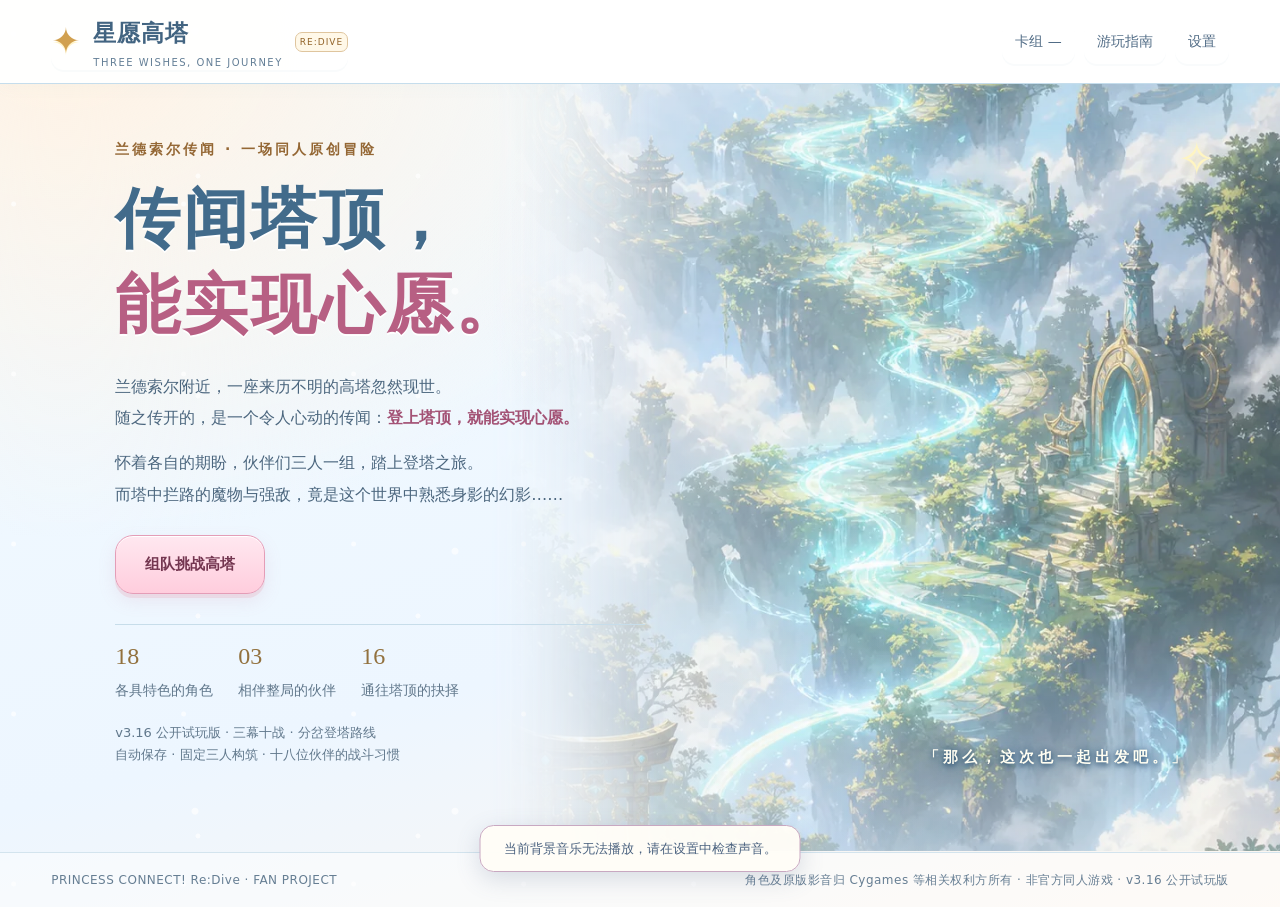
==== index.html @ 34862cf2 "Release v3.16 boss phases and branching routes" ====
<!doctype html>
<html lang="zh-CN">
<head><meta charset="utf-8"><meta name="viewport" content="width=device-width, initial-scale=1, viewport-fit=cover"><meta name="theme-color" content="#eff8ff"><meta name="description" content="兰德索尔附近忽然出现一座高塔。传闻登上塔顶就能实现心愿，三名伙伴结伴挑战熟悉身影的幻影。公主连接同人卡牌远征。"><title>星愿高塔 · 三人的远征</title><link rel="stylesheet" href="tower.css?release=3.16.0"><link rel="stylesheet" href="presentation.css?release=3.16.0"><link rel="stylesheet" href="feedback.css?release=3.16.0"><link rel="stylesheet" href="experience.css?release=3.16.0"><link rel="stylesheet" href="battle-layout.css?release=3.16.0"><link rel="stylesheet" href="boss-performance.css?release=3.16.0"><link rel="stylesheet" href="onboarding.css?release=3.16.0"><link rel="stylesheet" href="tutorial-pointer.css?release=3.16.0"><link rel="stylesheet" href="content-polish.css?release=3.16.0"><link rel="stylesheet" href="expedition.css?release=3.16.0"><link rel="stylesheet" href="combat-v3.3.css?release=3.16.0"><link rel="stylesheet" href="combat-v3.4.css?release=3.16.0"><link rel="stylesheet" href="combat-v3.5.css?release=3.16.0"><link rel="stylesheet" href="combat-v3.6.css?release=3.16.0"><link rel="stylesheet" href="bright-theme.css?release=3.16.0"><link rel="stylesheet" href="route-map.css?release=3.16.0"><link rel="stylesheet" href="boss-phase.css?release=3.16.0"></head>
<body>
<div class="ambient" aria-hidden="true"></div>
<header class="topbar"><button class="brand" data-action="home" aria-label="星愿高塔首页"><span class="brand-star">✦</span><span>星愿高塔<small>THREE WISHES, ONE JOURNEY</small></span><span class="edition">RE:DIVE</span></button><nav aria-label="远征菜单"><span id="run-meta"></span><button data-action="deck">卡组 <span id="deck-count">—</span></button><button data-action="rules">游玩指南</button><button data-action="settings" aria-label="音频和演出设置">设置</button></nav></header>
<main id="app" tabindex="-1"></main>
<footer><span>PRINCESS CONNECT! Re:Dive · FAN PROJECT</span><span>角色及原版影音归 Cygames 等相关权利方所有 · 非官方同人游戏 · v3.16 公开试玩版</span></footer>
<div id="toast" role="status" aria-live="polite"></div>
<dialog id="modal" aria-labelledby="modal-title"><div class="modal-head"><div><p class="eyebrow" id="modal-label">EXPEDITION NOTES</p><h2 id="modal-title"></h2></div><button class="close" data-action="close-modal" aria-label="关闭">×</button></div><div id="modal-body"></div></dialog>
<div id="burst-overlay" class="burst-overlay" hidden role="dialog" aria-modal="true" aria-label="角色必杀演出"><div class="burst-glow"></div><video id="burst-video" muted playsinline></video><img id="burst-portrait" alt=""><div class="burst-caption"><span>UNION BURST</span><h2 id="burst-name"></h2><p id="burst-hero"></p></div><p id="burst-status" role="status" aria-live="polite"></p><button data-action="skip-burst">跳过演出 <kbd>Esc</kbd></button></div>
<div id="boss-entry" class="boss-entry" hidden role="dialog" aria-modal="true" aria-label="Boss登场"></div>
<div id="burst-tail" class="burst-tail" hidden><span id="burst-tail-name"></span><button data-action="skip-burst">跳过语音</button></div>
<noscript>请在浏览器中启用 JavaScript 后游玩。</noscript>
<script src="content.js?release=3.16.0"></script><script src="combat-engine.js?release=3.16.0"></script><script src="combat-preview.js?release=3.16.0"></script><script src="card-copy.js?release=3.16.0"></script><script src="tower-run.js?release=3.16.0"></script><script src="build-config.js?release=3.16.0"></script><script src="tutorial.js?release=3.16.0"></script><script src="hand-order.js?release=3.16.0"></script><script src="tutorial-pointer.js?release=3.16.0"></script><script src="assets/media/manifest.js?release=3.16.0"></script><script src="assets/enemies/priconne/manifest.js?release=3.16.0"></script><script src="assets/encounter-cast/manifest.js?release=3.16.0"></script><script src="assets/audio/priconne/manifest.js?release=3.16.0"></script><script src="presentation-player.js?release=3.16.0"></script><script src="combat-vfx.js?release=3.16.0"></script><script src="combat-feedback.js?release=3.16.0"></script><script src="boss-performance.js?release=3.16.0"></script><script src="route-map.js?release=3.16.0"></script><script src="boss-phase-art.js?release=3.16.0"></script><script src="tower-app.js?release=3.16.0"></script>
</body></html>
---- tower.css ----
:root{color-scheme:dark;--ink:#edf1fa;--muted:#a8b5cc;--gold:#e5c48a;--line:#ffffff17;font-family:"Microsoft YaHei UI","Yu Gothic UI",system-ui,sans-serif;background:#10182b;color:var(--ink)}
*{box-sizing:border-box}body{margin:0;min-width:360px;min-height:100vh}button,input,select{font:inherit}button{cursor:pointer;color:inherit;background:#ffffff08;border:1px solid #ffffff20;border-radius:7px;padding:10px 17px;transition:.16s}button:hover:not(:disabled){background:#ffffff14;border-color:#e5c48a88;transform:translateY(-1px)}button:disabled{opacity:.4;cursor:not-allowed}button:focus-visible,input:focus-visible,select:focus-visible{outline:2px solid var(--gold);outline-offset:4px}button.primary{background:var(--gold);color:#292235;border-color:var(--gold);font-weight:700;box-shadow:0 7px 24px #dfbe7e20}button.primary:hover:not(:disabled){background:#f4d6a2}button.danger{color:#ffabab;border-color:#ff9b9b55}button.small{padding:7px 11px;font-size:12px}.ambient{position:fixed;inset:0;pointer-events:none;background:radial-gradient(ellipse at 15% 15%,#52688b22,transparent 55%),radial-gradient(ellipse at 85% 75%,#7c5f8e20,transparent 50%);z-index:-1}.topbar{height:84px;padding:0 4%;display:flex;align-items:center;justify-content:space-between;border-bottom:1px solid var(--line);background:#10182beb;gap:20px}.brand{display:flex;align-items:center;gap:12px;background:none;border:0;padding:0;text-align:left;font-family:"Yu Mincho","Songti SC",serif;font-size:23px;letter-spacing:3px}.brand-star{font-size:35px;color:var(--gold)}.brand small{display:block;color:#99a7bd;font:8px system-ui;letter-spacing:2.3px;margin-top:5px}.edition{font:9px system-ui;color:var(--gold);border:1px solid #e5c48a55;border-radius:3px;padding:4px;letter-spacing:1px}.topbar nav{display:flex;align-items:center;gap:9px}.topbar nav>button{font-size:12px;border-color:transparent;background:transparent;padding:9px 12px}#run-meta{font-size:12px;color:var(--gold);margin-right:12px}main{min-height:calc(100vh - 132px)}footer{border-top:1px solid var(--line);padding:17px 4%;display:flex;justify-content:space-between;gap:12px;color:#72819b;font-size:9px;letter-spacing:1px}.eyebrow{font-size:10px;font-weight:600;letter-spacing:3px;color:var(--gold);margin:0 0 13px}.muted{color:var(--muted);line-height:1.8}.gold{color:var(--gold)}h1,h2,h3,p{margin-top:0}h1,h2,h3{font-family:"Yu Mincho","Songti SC","SimSun",serif;font-weight:500}h1{font-size:clamp(42px,5.7vw,78px);letter-spacing:5px;line-height:1.24}h2{font-size:29px;letter-spacing:2px}h3{font-size:22px}.page{padding:38px 5% 50px;max-width:1600px;margin:auto}.page-head{display:flex;justify-content:space-between;align-items:flex-end;margin-bottom:28px;gap:20px}.page-head p{max-width:640px;margin-bottom:0;font-size:13px}.page-head h2{margin-bottom:10px}.actions{display:flex;align-items:center;gap:12px;flex-wrap:wrap}.pill{display:inline-flex;align-items:center;padding:5px 9px;border:1px solid #ffffff20;border-radius:4px;font-size:10px;color:var(--muted);gap:5px}.pill.gold{color:var(--gold);border-color:#e5c48a44}.divider{height:1px;background:var(--line);margin:22px 0}.landing{position:relative;display:grid;grid-template-columns:1fr 1fr;min-height:calc(100vh - 133px);overflow:hidden}.landing-art{position:absolute;inset:0 0 0 42%;background:linear-gradient(90deg,#10182b,transparent 35%),linear-gradient(0deg,#10182b66,transparent),url('assets/ui/map_bg.webp') center 50%/cover;opacity:.75;mask-image:linear-gradient(90deg,transparent,#000 15%)}.landing-copy{position:relative;z-index:1;padding:10vh 0 8vh 9%;width:min(680px,100%);grid-column:1/3}.landing-copy>.muted{max-width:420px;font-size:14px;line-height:2.1}.landing-copy h1 em{font-style:normal;color:var(--gold)}.landing-copy .actions{margin-top:35px}.landing-copy .primary{padding:16px 29px}.landing-notes{display:flex;gap:25px;margin-top:45px;max-width:530px;border-top:1px solid #ffffff20;padding-top:22px}.landing-notes strong{display:block;font:24px Georgia,serif;color:var(--gold);margin-bottom:7px}.landing-notes span{font-size:10px;color:var(--muted)}.landing-quote{position:absolute;bottom:9%;right:7%;font:15px "Yu Mincho",serif;letter-spacing:4px;color:#fffce0;text-shadow:0 2px 10px #10182b}.roster{display:grid;grid-template-columns:repeat(6,minmax(0,1fr));gap:14px}.hero-choice{position:relative;min-height:340px;padding:0;overflow:hidden;text-align:left;background:linear-gradient(160deg,color-mix(in srgb,var(--hero) 20%,#182036),#11192b);border-color:#ffffff1a;border-radius:9px;isolation:isolate}.hero-choice.selected{border-color:var(--hero);box-shadow:0 0 0 1px var(--hero),0 10px 28px #0003}.hero-choice .selection-index{position:absolute;top:12px;left:12px;z-index:2;background:#10182bcc;border:1px solid var(--hero);border-radius:50%;width:28px;height:28px;display:grid;place-items:center;color:var(--hero);font-size:12px}.hero-choice img{position:absolute;width:155%;height:93%;object-fit:contain;object-position:50% 0;left:-27%;top:8%;filter:drop-shadow(0 8px 18px #0006);transition:transform .25s;z-index:-1}.hero-choice:hover img{transform:scale(1.035)}.hero-choice:after{content:"";position:absolute;inset:45% 0 0;background:linear-gradient(transparent,#10182bec 55%,#10182b);z-index:-1}.hero-choice .hero-copy{position:absolute;left:17px;right:12px;bottom:16px}.hero-copy .role{font-size:10px;color:var(--hero);letter-spacing:1px}.hero-copy h3{font-size:24px;margin:8px 0}.hero-copy p{font-size:11px;line-height:1.7;margin:0;color:#c3cde0;min-height:38px}.team-picks{margin-top:23px;display:flex;align-items:center;gap:12px;flex-wrap:wrap}.team-picks .preset{font-size:12px}.selection-bar{margin-top:28px;display:flex;justify-content:space-between;align-items:center;padding:22px 25px;background:#ffffff04;border:1px solid var(--line);border-radius:9px;gap:15px}.formation{display:flex;gap:9px;align-items:center}.formation>span{font-size:10px;color:var(--muted);margin-right:6px}.formation-chip{display:flex;align-items:center;gap:9px;border-left:2px solid var(--hero);background:#ffffff06;padding:8px 10px;font-size:12px}.formation-chip button{padding:2px 7px;font-size:11px;border:0}.map-layout{display:grid;grid-template-columns:minmax(0,1.6fr) minmax(300px,1fr);gap:25px;min-height:570px}.map-canvas{position:relative;border:1px solid #ffffff22;border-radius:12px;overflow:hidden;background:linear-gradient(#14263c22,#14263caa),url('assets/ui/map_bg.webp') center 47%/cover;min-height:560px}.map-vignette{position:absolute;inset:0;background:linear-gradient(0deg,#111c34c9,transparent 70%)}.map-title{position:absolute;top:27px;left:30px}.map-title h3{font-size:30px;text-shadow:0 2px 8px #0009;margin-bottom:8px}.map-title p{font-size:11px;color:#e6eafa}.map-route{position:absolute;inset:105px 0 35px;display:flex;flex-direction:column-reverse;align-items:center;justify-content:space-between}.map-node{display:flex;gap:13px;align-items:center;position:relative;width:230px;padding:10px 16px;background:#152139df;border:1px solid #ffffff60;box-shadow:0 5px 20px #0004;border-radius:5px}.map-node:before{content:"";position:absolute;height:40px;bottom:100%;left:30px;width:1px;background:#ffffff70}.map-node:last-child:before{display:none}.map-node:nth-child(2n){transform:translateX(55px)}.map-node:nth-child(3n){transform:translateX(-45px)}.map-node .node-icon{font-size:22px;width:31px;color:#d1d9eb}.map-node strong{font-weight:500;font-size:13px}.map-node small{font-size:9px;color:#b3c5dc;display:block;margin-top:5px}.map-node.current{border-color:var(--gold);box-shadow:0 0 25px #e5c48a30}.map-node.current .node-icon{color:var(--gold)}.map-node.done{opacity:.65}.map-node.future{opacity:.55}.map-side{display:flex;flex-direction:column;gap:20px}.panel{padding:23px;background:#ffffff04;border:1px solid var(--line);border-radius:9px}.panel h3{font-size:20px;margin-bottom:18px}.party-strip{display:flex;flex-direction:column;gap:13px}.party-mini{display:flex;align-items:center;gap:12px}.party-mini img{width:47px;height:50px;object-fit:cover;object-position:50% 20%;border-radius:6px;background:#ffffff08}.party-mini .mini-info{flex:1;min-width:0}.mini-info>div:first-child{display:flex;justify-content:space-between;font-size:12px;margin-bottom:7px}.hp-track{height:5px;background:#ffffff0c;overflow:hidden;border-radius:6px}.hp-track>i{display:block;height:100%;background:linear-gradient(90deg,#7bbba4,#a9d5b8);border-radius:6px}.hp-track.low>i{background:#df858e}.relic-strip{display:flex;gap:9px;flex-wrap:wrap}.relic-icon{height:43px;width:43px;border:1px solid #e5c48a44;border-radius:6px;background:#e5c48a0d;object-fit:cover}.room-choice{display:flex;text-align:left;align-items:center;gap:17px;width:100%;margin-top:12px;padding:19px}.room-choice .choice-icon{color:var(--gold);font:27px Georgia,serif;min-width:32px}.room-choice strong{font-size:14px;display:block;margin-bottom:6px}.room-choice small{font-size:11px;color:var(--muted);line-height:1.7;display:block}.room-choice .arrow{margin-left:auto;color:var(--gold)}.room-scene{display:grid;grid-template-columns:.8fr 1fr;gap:35px;align-items:center;min-height:540px}.room-art{height:490px;border-radius:12px;position:relative;overflow:hidden;border:1px solid var(--line);background:linear-gradient(0deg,#11192b88,transparent),url('assets/story/tower_appears.webp') center/cover}.room-art:after{content:"✦";position:absolute;left:calc(50% - 30px);top:calc(50% - 40px);font-size:70px;color:#f9dcab;filter:drop-shadow(0 0 30px #e5c48a);opacity:.6}.room-copy{max-width:600px}.room-copy>.muted{font-size:14px;line-height:2}.battle-page{max-width:1650px;padding:22px 3% 28px;margin:auto}.battle-toolbar{display:flex;align-items:center;justify-content:space-between;gap:15px;margin-bottom:15px}.battle-toolbar h2{font-size:23px;margin:0 0 6px}.battle-toolbar p{font-size:10px;color:var(--muted);margin:0}.round-label{font-size:12px;color:var(--gold);margin-left:10px}.arena{position:relative;min-height:347px;display:grid;grid-template-columns:1fr 1.06fr;gap:35px;padding:38px 25px 22px;border:1px solid #ffffff21;border-radius:10px;background:linear-gradient(#10182b88,#10182bcc),url('assets/ui/battle_stage.webp') center/cover;isolation:isolate}.arena-label{position:absolute;top:14px;font-size:9px;letter-spacing:3px;color:#a9bed4}.arena-label.enemy-label{left:55%}.fighters{display:flex;gap:12px;align-items:flex-end;justify-content:center;min-width:0}.fighter{position:relative;flex:1;max-width:190px;min-width:0;border:1px solid #ffffff1c;background:linear-gradient(0deg,#111a2cf2,#1b2b4366);border-radius:7px;overflow:hidden;text-align:left;padding:0;transition:.2s}.fighter.targetable{border-color:#e5c48a90;box-shadow:0 0 16px #e5c48a20;cursor:crosshair}.fighter.targetable:hover{border-color:var(--gold);box-shadow:0 0 25px #e5c48a50}.fighter.dead{opacity:.25;filter:grayscale(1)}.fighter-art{position:relative;height:145px;overflow:hidden}.fighter-art img{width:130%;height:230%;object-fit:contain;object-position:50% 15%;position:absolute;top:0;left:-15%;filter:drop-shadow(0 5px 8px #0006)}.fighter-front{position:absolute;top:8px;left:9px;border:1px solid #ffffff30;background:#111a2ccc;border-radius:3px;padding:3px 5px;font-size:9px;color:var(--muted);z-index:1}.fighter-info{padding:10px 12px 12px;position:relative}.fighter-name{font-size:13px;display:flex;justify-content:space-between;gap:5px;margin-bottom:9px;align-items:center}.hp-number{font-size:10px;color:#bec9d9;white-space:nowrap}.statuses{min-height:22px;display:flex;gap:4px;align-items:center;flex-wrap:wrap;margin-top:5px}.status{font-size:9px;padding:2px 4px;border-radius:3px;background:#ffffff0c;color:#bacbe3}.status.shield{color:#abd6ef;background:#7abbe21a}.status.star{color:#e6ce8e;background:#e6ce8e18}.status.curse{color:#dca8df;background:#b072c91a}.status.mark{color:#faa5a0}.tp-row{display:flex;gap:3px;margin:7px 0 9px}.tp-row i{height:3px;flex:1;background:#ffffff14}.tp-row i.on{background:#e5c48a;box-shadow:0 0 5px #e5c48a44}.ub-button{width:100%;padding:6px 3px;border-color:#ffffff17;font-size:10px;color:#96a4bc}.ub-button.ready{background:linear-gradient(90deg,#625032,#8c704c);border-color:#dfc287;color:#fff4d5;animation:ready-glow 2s infinite}.enemy-art{height:109px;display:flex;align-items:center;justify-content:center;position:relative;background:radial-gradient(ellipse at bottom,var(--foe,#7d759e) -200%,transparent 70%)}.enemy-glyph{font-size:57px;color:var(--foe,#d2bfde);text-shadow:0 0 30px currentColor;filter:drop-shadow(0 5px 8px #0005);line-height:1}.enemy-art img{position:absolute;width:100%;height:100%;object-fit:cover;opacity:.8}.intent{border-bottom:1px solid #ffffff15;background:#152038c9;padding:9px 6px;font-size:10px;text-align:center;line-height:1.5;min-height:48px;color:#f1baa7}.intent span{display:block;color:#c0c9db;font-size:9px;margin-top:2px}.enemy .fighter-info{padding-top:12px}.hand-panel{margin-top:17px}.hand-toolbar{display:flex;align-items:center;justify-content:space-between;gap:12px;margin-bottom:15px}.energy-display{display:flex;gap:6px;align-items:center}.energy-dot{width:26px;height:26px;border:1px solid #e5c48a88;transform:rotate(45deg);background:#e5c48a22;display:grid;place-items:center;margin-right:4px}.energy-dot.off{background:#ffffff03;border-color:#ffffff22}.energy-dot>span{transform:rotate(-45deg);font-size:12px;color:var(--gold)}.energy-text{font-size:11px;color:var(--muted);margin-left:7px}.draw-counters{display:flex;gap:9px;align-items:center;font-size:11px}.hand{display:flex;gap:13px;align-items:stretch;justify-content:center;min-height:203px;flex-wrap:wrap;padding:0 15px 5px}.card{position:relative;flex:1;max-width:220px;min-width:160px;min-height:205px;display:flex;flex-direction:column;padding:14px 15px;background:linear-gradient(145deg,color-mix(in srgb,var(--hero) 13%,#1c2942),#141e33 65%);border:1px solid #ffffff26;border-radius:8px;text-align:left;overflow:hidden;isolation:isolate}.card:before{content:"";position:absolute;height:3px;left:0;right:0;top:0;background:var(--hero);opacity:.9}.card .card-top{display:flex;justify-content:space-between;align-items:center;margin-bottom:12px}.card-owner{font-size:10px;color:var(--hero);letter-spacing:1px}.card-cost{width:26px;height:26px;border:1px solid #e5c48a66;border-radius:50%;display:grid;place-items:center;color:var(--gold);font:17px Georgia,serif;background:#0d1627}.card h3{font-size:20px;margin:1px 0 10px;letter-spacing:1px}.card p{font-size:11px;line-height:1.85;color:#c3ccdf;margin:0 0 12px}.card-tags{display:flex;flex-wrap:wrap;gap:5px;margin-top:auto}.card-tags span{font-size:9px;border:1px solid #ffffff17;border-radius:3px;padding:3px 5px;color:#93a5bf}.card.selected{transform:translateY(-7px);border-color:var(--gold);box-shadow:0 0 25px #e5c48a20}.card.unaffordable{opacity:.5}.card .upgraded{color:var(--gold);font-size:9px;position:absolute;right:48px;top:22px}.card.reward-card{min-height:247px;max-width:280px}.target-panel{min-height:57px;background:#ffffff04;border:1px solid var(--line);border-radius:7px;padding:12px 16px;display:flex;align-items:center;justify-content:space-between;gap:12px;margin:15px 15px 0;font-size:12px}.target-panel .muted{font-size:11px}.target-panel input[type=range]{width:130px;accent-color:var(--gold)}.target-panel select{background:#172139;border:1px solid #ffffff30;color:#e1e8f5;padding:5px;border-radius:3px}.preview-text{color:#d2dcf0;font-size:11px;line-height:1.7}.battle-bottom{display:grid;grid-template-columns:1fr auto;gap:18px;align-items:end;margin-top:15px}.log-box{border-left:2px solid #d6b47e44;padding:1px 0 1px 14px;color:#899bb6;font-size:10px;line-height:1.8;max-height:62px;overflow:auto}.log-box p{margin:0}.shortcut{font-size:10px;color:#7c8ca6;text-align:right;margin-top:9px}.end-turn{min-width:135px}.reward-layout{text-align:center;max-width:1000px;margin:20px auto}.reward-layout h2{font-size:38px;margin:14px 0}.reward-layout>.muted{font-size:13px}.reward-mark{color:var(--gold);font-size:47px}.reward-cards{display:flex;gap:22px;justify-content:center;margin:33px 0}.reward-cards .card{cursor:pointer}.relic-card{flex:1;max-width:270px;padding:27px 20px;border:1px solid #e5c48a44;border-radius:9px;text-align:center;background:#ffffff04}.relic-card img{width:78px;height:78px;object-fit:cover;border-radius:10px;box-shadow:0 0 30px #e5c48a10;margin-bottom:19px}.relic-card h3{font-size:21px}.relic-card p{font-size:12px;color:var(--muted);line-height:1.9}.shop-grid{display:grid;grid-template-columns:repeat(3,1fr);gap:17px}.shop-item{padding:22px;background:#ffffff04;border:1px solid var(--line);border-radius:8px}.shop-item h3{font-size:21px}.shop-item .muted{font-size:12px;min-height:44px}.shop-item .price{color:var(--gold);font-size:12px;margin-bottom:16px}.shop-item img{width:58px;height:58px;border-radius:7px;object-fit:cover;margin-bottom:15px}.shop-item.sold{opacity:.4}.result{max-width:800px;text-align:center;margin:0 auto;padding:70px 25px}.result h1{font-size:55px;margin:16px 0}.result .result-icon{font-size:65px;color:var(--gold)}.result-stats{display:grid;grid-template-columns:repeat(3,1fr);gap:15px;margin:30px 0}.result-stats>div{padding:20px;background:#ffffff04;border:1px solid var(--line);border-radius:7px}.result-stats strong{font:29px Georgia,serif;color:var(--gold);display:block;margin-bottom:8px}.result-stats span{font-size:11px;color:var(--muted)}#toast{position:fixed;bottom:28px;left:50%;transform:translate(-50%,25px);max-width:90%;padding:12px 23px;border:1px solid #e5c48a66;border-radius:7px;background:#18243af5;color:#f5e4c8;box-shadow:0 8px 40px #0005;opacity:0;pointer-events:none;transition:.2s;z-index:1000;font-size:13px}#toast.show{opacity:1;transform:translate(-50%,0)}dialog{color:var(--ink);border:1px solid #d6bc8a55;border-radius:12px;padding:28px;background:#141f35;max-width:1000px;width:92vw;max-height:86vh;box-shadow:0 20px 120px #0009}dialog::backdrop{background:#070d1bce;backdrop-filter:blur(5px)}.modal-head{display:flex;align-items:flex-start;justify-content:space-between;gap:20px;margin-bottom:25px}.modal-head h2{margin:0;font-size:27px}.modal-head .eyebrow{margin-bottom:9px}.close{border:0;background:transparent;font-size:27px;line-height:1;padding:3px 7px}.modal-cards{display:grid;grid-template-columns:repeat(4,minmax(0,1fr));gap:13px}.modal-cards .card{width:100%;min-width:0;max-width:none;min-height:205px}.upgrade-branches{display:flex;gap:22px;justify-content:center;align-items:stretch}.upgrade-branches .card{max-width:330px;min-height:230px}.rule-grid{display:grid;grid-template-columns:1fr 1fr;gap:20px}.rule-grid h3{font-size:19px;margin-bottom:10px}.rule-grid p{font-size:12px;line-height:2;color:var(--muted);margin:0}.setting-row{display:flex;align-items:center;justify-content:space-between;padding:17px 0;border-bottom:1px solid var(--line);gap:25px}.setting-row span{font-size:13px}.setting-row small{display:block;font-size:11px;color:var(--muted);margin-top:7px}.setting-row input{accent-color:var(--gold)}.seed-field{display:flex;align-items:center;gap:12px;font-size:12px;color:var(--muted)}.seed-field input{background:#10182b;border:1px solid #ffffff22;border-radius:4px;color:var(--ink);padding:9px 12px;max-width:155px}.burst-overlay{position:fixed;inset:0;background:#0b1021f5;z-index:2000;display:grid;place-items:center;overflow:hidden;isolation:isolate}.burst-overlay[hidden]{display:none}.burst-overlay video{position:absolute;width:100%;height:100%;object-fit:contain;z-index:-1}.burst-glow{position:absolute;inset:0;background:radial-gradient(ellipse,#798bd755,transparent 60%);z-index:-2;animation:burst-glow 2s ease-in-out infinite}.burst-overlay img{height:105vh;max-width:100vw;object-fit:contain;filter:drop-shadow(0 0 35px #9cbeed55);animation:cutin-enter .4s ease-out}.burst-caption{position:absolute;bottom:10%;left:8%;text-shadow:0 3px 15px #000}.burst-caption>span{font-size:12px;letter-spacing:8px;color:#e9d4a7}.burst-caption h2{font-size:clamp(35px,5vw,65px);letter-spacing:6px;margin:13px 0;color:#fff4d9}.burst-caption p{font-size:16px;letter-spacing:5px}.burst-overlay>button{position:absolute;right:25px;top:25px;background:#10182b99;font-size:12px}.burst-overlay kbd{margin-left:10px;font-size:10px;color:var(--muted)}.empty{padding:25px;color:var(--muted);font-size:13px;text-align:center}.danger-note{color:#efa6a3;font-size:11px;line-height:1.8}.victory-banner{color:var(--gold);padding:12px 18px;border:1px solid #e5c48a44;border-radius:6px;font-size:12px;margin-bottom:17px}.combat-pulse{animation:hit-pulse .35s ease-out}.branch-label{font-size:10px;color:var(--gold);margin-bottom:15px;display:block}.explain{font-size:11px;color:var(--muted);line-height:1.9}.media-credit{font-size:10px;color:#8191ac;line-height:1.9}.media-credit a{color:#afc6df}.forecast{padding:15px;background:#0d1628;border:1px solid #ffffff17;border-radius:6px;line-height:1.9;font-size:12px}.forecast strong{color:var(--gold)}
@keyframes ready-glow{50%{box-shadow:0 0 14px #e5c48a30}}@keyframes cutin-enter{from{opacity:0;transform:translateX(-70px)}to{opacity:1;transform:translateX(0)}}@keyframes burst-glow{50%{transform:scale(1.2)}}@keyframes hit-pulse{40%{filter:brightness(1.8);transform:translateX(3px)}}
@media(min-width:1650px){.landing-copy{padding-left:13%}.roster{gap:20px}.hero-choice{min-height:390px}.arena{min-height:400px}.fighter-art{height:175px}}
@media(max-width:1100px){.roster{grid-template-columns:repeat(3,1fr)}.hero-choice{min-height:300px}.hero-choice img{width:120%;left:-10%}.map-layout{grid-template-columns:1.2fr 1fr}.arena{gap:16px;padding:36px 14px 15px}.fighters{gap:7px}.fighter-info{padding:9px}.fighter-art{height:125px}.hand{gap:9px;padding:0}.card{min-width:145px;padding:12px}.target-panel{margin-left:0;margin-right:0}.modal-cards{grid-template-columns:repeat(3,1fr)}.shop-grid{grid-template-columns:repeat(2,1fr)}}
@media(max-width:760px){.topbar{padding:0 4%;height:72px;gap:5px}.brand{font-size:19px;gap:7px}.brand small{font-size:6px;letter-spacing:1.4px}.brand-star{font-size:28px}.edition{display:none}.topbar nav{gap:0}.topbar nav>button{padding:8px;font-size:10px}#run-meta{display:none}footer{flex-direction:column;font-size:8px}.page{padding:26px 5% 35px}.page-head{align-items:flex-start;flex-direction:column;gap:15px}.page-head h2{font-size:26px}.landing{min-height:760px}.landing-copy{padding:80px 7%}.landing-copy h1{font-size:55px}.landing-copy>.muted{max-width:85%}.landing-art{inset:0 0 0 15%;opacity:.35}.landing-quote{display:none}.landing-notes{gap:22px}.roster{gap:10px}.hero-choice{min-height:270px}.hero-copy h3{font-size:21px}.hero-copy p{font-size:10px;line-height:1.6}.hero-choice .hero-copy{left:12px;bottom:12px}.hero-choice img{height:90%;top:5%;width:160%;left:-30%}.selection-bar{align-items:flex-start;flex-direction:column;padding:17px}.formation{flex-wrap:wrap}.formation-chip{font-size:11px;padding:6px}.team-picks{gap:7px}.team-picks button{font-size:10px;padding:7px}.map-layout{grid-template-columns:1fr;gap:18px}.map-canvas{min-height:480px}.map-side{gap:15px}.map-side .panel{padding:18px}.party-strip{flex-direction:row;flex-wrap:wrap}.party-mini{flex:1;min-width:120px}.party-mini img{width:35px;height:45px}.mini-info>div:first-child{font-size:10px}.room-scene{grid-template-columns:1fr;gap:25px}.room-art{height:210px}.shop-grid{grid-template-columns:1fr 1fr;gap:12px}.shop-item{padding:16px}.shop-item h3{font-size:18px}.battle-page{padding:18px 3%}.arena{grid-template-columns:1fr;gap:24px;padding:31px 12px 16px}.arena-label.enemy-label{display:none}.fighters{gap:10px}.fighters.enemies{padding-top:8px}.fighter{max-width:210px}.fighter-art{height:103px}.enemy-art{height:65px}.enemy-glyph{font-size:40px}.fighter-name{font-size:12px}.fighter-info{padding:8px}.intent{min-height:43px;font-size:9px;padding:6px 3px}.intent span{font-size:8px}.status{font-size:8px}.ub-button{font-size:9px}.statuses{min-height:19px;margin-top:3px}.tp-row{margin:5px 0 6px}.arena-label{font-size:8px}.hand-toolbar{align-items:flex-start}.energy-dot{width:21px;height:21px}.energy-text{font-size:10px;margin-left:3px}.draw-counters{gap:3px}.draw-counters button{padding:5px 7px;font-size:9px}.hand{flex-wrap:nowrap;justify-content:flex-start;overflow-x:auto;padding:8px 3px 12px;min-height:200px}.hand .card{min-width:165px;max-width:165px;min-height:200px}.card h3{font-size:18px}.card p{font-size:10px}.target-panel{flex-wrap:wrap;padding:11px}.battle-toolbar h2{font-size:21px}.battle-bottom{grid-template-columns:1fr}.battle-bottom>.turn-actions{display:flex;align-items:center;justify-content:space-between;gap:12px}.shortcut{margin:0;font-size:9px}.end-turn{min-width:130px}.log-box{max-height:54px}.reward-cards{gap:10px;flex-wrap:wrap;margin:25px 0}.reward-cards .card{min-width:160px;max-width:250px}.relic-card{min-width:155px;padding:20px 15px}.modal-cards{grid-template-columns:repeat(2,1fr);gap:10px}.modal-cards .card{padding:12px;min-height:205px}.rule-grid{grid-template-columns:1fr}.upgrade-branches{gap:12px}.upgrade-branches .card{min-width:0}.result{padding:45px 20px}.result h1{font-size:40px}.result-stats{gap:8px}.result-stats>div{padding:17px 10px}.battle-toolbar .pill{font-size:9px}}
.hero-choice img{z-index:0}.hero-choice:after{z-index:1}.hero-choice .hero-copy{z-index:2}.hero-choice .selection-index{z-index:3}
.enemy-sprite{display:block;position:absolute;width:155px;height:155px;bottom:-10px;background-image:none;background-size:300% 200%;background-repeat:no-repeat;filter:drop-shadow(0 5px 10px #0007)}.enemy-art{height:135px;overflow:visible}.damage-float{position:absolute;z-index:5;top:42%;left:40%;font:bold 27px Georgia,serif;text-shadow:0 2px 6px #000;pointer-events:none;animation:float-number .8s ease-out forwards}@keyframes float-number{from{opacity:1;transform:translateY(0)}to{opacity:0;transform:translateY(-45px)}}
@media(max-width:760px){.enemy-art{height:90px;overflow:hidden}.enemy-sprite{height:112px;width:112px;bottom:-7px}}
@media(prefers-reduced-motion:reduce){*,*:before,*:after{animation:none!important;transition:none!important;scroll-behavior:auto!important}}
---- presentation.css ----
/* Keep artwork and controls in separate layout rows. No portrait is enlarged
   beyond its frame or hidden underneath names, health bars and buttons. */
.hero-choice {
  display:flex;
  flex-direction:column;
  min-height:430px;
  padding:14px 0 0;
}
.hero-choice img {
  position:relative;
  inset:auto;
  width:100%;
  height:270px;
  min-height:0;
  object-fit:contain;
  object-position:center bottom;
  padding:8px 10px 0;
  margin:auto 0 0;
  z-index:0;
}
.hero-choice:after { display:none; }
.hero-choice .hero-copy {
  position:relative;
  inset:auto;
  display:block;
  width:100%;
  padding:16px 15px 17px;
  margin-top:8px;
  border-top:1px solid #ffffff17;
  background:#10182be8;
  flex:1;
}
.hero-choice .hero-copy p { font-size:11px;line-height:1.8;min-height:60px; }
.hero-choice:hover img { transform:translateY(-3px); }
.arena { align-items:end;grid-template-columns:minmax(0,1.08fr) minmax(0,1fr);gap:35px;min-height:460px;padding:46px 22px 22px; }
.fighters { align-items:end;gap:12px; }
.fighters.allies { padding-top:24px; }
.fighter {
  display:flex;
  flex-direction:column;
  overflow:visible;
  background:transparent;
  border:1px solid transparent;
  border-radius:9px;
  max-width:205px;
}
.fighter-art {
  position:relative;
  height:260px;
  width:100%;
  overflow:visible;
  display:flex;
  align-items:end;
  justify-content:center;
  margin:0 0 11px;
  border-radius:7px;
  background:radial-gradient(ellipse at 50% 95%,#bdd9e325,transparent 60%);
}
.fighter-art img {
  position:static;
  inset:auto;
  display:block;
  width:100%;
  height:100%;
  max-width:100%;
  max-height:100%;
  object-fit:contain;
  object-position:center bottom;
  padding:0 3px;
  filter:drop-shadow(0 7px 7px #0007);
}
.allies .fighter-front {
  top:-24px;
  left:50%;
  transform:translateX(-50%);
  background:#17263b99;
  padding:3px 8px;
  font-size:9px;
  white-space:nowrap;
}
.fighter-info {
  position:relative;
  border:1px solid #ffffff24;
  border-radius:7px;
  background:#111b2fed;
  padding:11px 12px 12px;
  width:100%;
  min-height:132px;
  box-shadow:0 5px 12px #0002;
}
.fighter-name { flex-wrap:wrap;row-gap:3px;font-size:13px; }
.statuses { min-height:24px; }
.ub-button { padding:8px 3px; }
.fighter.targetable { border-color:transparent;box-shadow:none; }
.fighter.targetable .fighter-art,
.fighter.targetable .enemy-art { outline:1px solid #e5c48a77;outline-offset:4px;background-color:#e5c48a08;box-shadow:0 0 24px #e5c48a20; }
.fighter.targetable .fighter-info { border-color:#e5c48aaa; }
.fighter.targetable:hover { transform:translateY(-2px);border-color:transparent;box-shadow:none; }
.fighter.targetable:hover .fighter-art,
.fighter.targetable:hover .enemy-art { outline-color:#ffe4ac; }
.fighter.enemy { gap:8px; }
.fighter.enemy .intent {
  border:1px solid #ffffff24;
  border-radius:6px;
  padding:9px 5px;
  min-height:52px;
  background:#172238ed;
  line-height:1.65;
}
.enemy-art { height:213px;overflow:visible;margin:1px 0 2px;border-radius:7px; }
.enemy-art .fighter-front { top:1px;left:5px;font-size:8px;background:#10182b88; }
.enemy-portrait {
  position:static!important;
  width:100%!important;
  height:100%!important;
  object-fit:contain!important;
  object-position:center bottom;
  opacity:1!important;
  filter:drop-shadow(0 7px 10px #0008);
}
.enemy-sprite { width:205px;height:205px;bottom:0;max-width:100%; }
.enemy .fighter-info { min-height:91px;padding-top:12px; }
.damage-float { top:30%;left:40%; }
.burst-overlay { padding:44px 30px 122px;grid-template-rows:minmax(0,1fr); }
.burst-overlay video { position:relative;inset:auto;width:100%;height:100%;max-width:1200px;max-height:calc(100vh - 180px);object-fit:contain;z-index:0;border-radius:6px; }
.burst-overlay img { position:relative;inset:auto;height:100%;max-height:calc(100vh - 180px);max-width:100%; }
.burst-overlay .burst-caption { position:absolute;bottom:22px;left:8%;right:8%;text-shadow:none; }
.burst-caption>span { font-size:9px;letter-spacing:5px; }
.burst-caption h2 { font-size:clamp(27px,3.5vw,43px);margin:7px 0;letter-spacing:4px; }
.burst-caption p { font-size:12px;letter-spacing:3px;margin:0; }
#burst-status { position:absolute;right:8%;bottom:35px;max-width:35%;font-size:11px;line-height:1.8;color:#aebfd8;text-align:right;margin:0; }
.burst-overlay>button { top:17px;right:23px; }
@media(max-height:780px) and (min-width:961px) {
  .arena { min-height:393px;padding-top:39px; }
  .fighter-art { height:205px; }
  .enemy-art { height:158px; }
  .enemy-sprite { width:155px;height:155px; }
  .fighter-info { min-height:126px;padding:9px 10px; }
}
@media(max-width:1100px) {
  .hero-choice { min-height:400px; }
  .hero-choice img { height:265px;width:100%;inset:auto; }
  .hero-choice .hero-copy { padding:15px; }
  .arena { gap:21px;padding-left:16px;padding-right:16px; }
  .fighters { gap:9px; }
  .fighter-art { height:225px; }
  .fighter-info { padding-left:9px;padding-right:9px; }
  .enemy-art { height:178px; }
}
@media(max-width:960px) {
  .arena { grid-template-columns:1fr;gap:31px;padding:43px 18px 19px;min-height:0; }
  .arena-label.enemy-label { display:none; }
  .fighters { gap:16px; }
  .fighter { max-width:230px; }
  .fighter-art { height:245px; }
  .fighter-info { min-height:126px; }
  .enemy-art { height:170px; }
  .enemy-sprite { height:180px;width:180px; }
  .enemy .fighter-info { min-height:91px; }
}
@media(max-width:760px) {
  .hero-choice { min-height:365px;padding-top:9px; }
  .hero-choice img { height:225px;inset:auto;width:100%;padding:8px 8px 0; }
  .hero-choice .hero-copy { padding:13px 12px;margin-top:5px; }
  .hero-choice .hero-copy h3 { font-size:22px;margin:7px 0; }
  .hero-choice .hero-copy p { font-size:10px;line-height:1.8;min-height:58px; }
  .arena { gap:26px;padding:37px 12px 15px; }
  .fighters { gap:10px; }
  .fighter-art { height:218px;margin-bottom:9px; }
  .fighter-info { min-height:126px;padding:10px 9px; }
  .fighter-name { font-size:12px; }
  .hp-number { font-size:10px; }
  .ub-button { padding:7px 2px; }
  .enemy-art { height:150px;overflow:visible; }
  .enemy-sprite { height:155px;width:155px; }
  .enemy .fighter-info { padding:9px;min-height:85px; }
  .burst-overlay { padding:52px 10px 145px; }
  .burst-overlay video,.burst-overlay img { max-height:calc(100vh - 210px); }
  .burst-overlay .burst-caption { left:6%;right:6%;bottom:42px; }
  .burst-caption h2 { font-size:28px; }
  #burst-status { right:6%;left:6%;bottom:13px;max-width:100%;text-align:left;font-size:10px; }
}
@media(max-width:480px) {
  .roster { grid-template-columns:repeat(2,minmax(0,1fr)); }
  .hero-choice { min-height:365px; }
  .hero-choice img { height:220px; }
  .fighter-art { height:185px; }
  .fighters { gap:7px; }
  .fighter-info { padding:9px 6px; }
  .allies .fighter-front { font-size:8px;padding:3px 5px; }
  .fighter-name { font-size:11px; }
  .ub-button { font-size:8px; }
  .enemy-art { height:130px; }
  .enemy-sprite { width:130px;height:130px; }
}
---- feedback.css ----
/* Native effects sit over the battlefield, below the cinematic overlay. */
.combat-fx-layer{position:fixed;inset:0;pointer-events:none;overflow:hidden;z-index:1700;contain:strict;isolation:isolate;border-radius:10px}
.combat-fx-canvas{position:absolute;inset:0;width:100%;height:100%;pointer-events:none;z-index:1}
.fx-boss-windup {
  width: var(--fx-size, 100px);
  height: var(--fx-size, 100px);
  border-radius: 50%;
  background: radial-gradient(closest-side, #fff1c9ad, color-mix(in srgb, var(--fx-color) 55%, transparent) 30%, transparent);
  box-shadow: inset 0 0 3px var(--fx-color);
  border: 1px solid color-mix(in srgb, var(--fx-color) 56%, transparent);
}
.fx-boss-rush-wave {
  width: var(--fx-size, 200px);
  aspect-ratio: 1.6;
  rotate: var(--rush-angle, 0deg);
  background: radial-gradient(ellipse at 50% 50%, #ffecd7d9, var(--fx-color) 22%, transparent 65%);
  clip-path: polygon(0 33%, 72% 45%, 100% 7%, 91% 48%, 100% 94%, 68% 53%, 2% 66%, 44% 52%);
}
.combat-fx.boss-technique {
  z-index: 3;
  width: var(--fx-size, 100px);
  aspect-ratio: 1;
  transform: translate(-50%, -50%);
}
.combat-fx.boss-shot {
  width: 55px;
  height: 10px;
  border-radius: 50%;
  background: linear-gradient(90deg, transparent, var(--fx-color) 67%, #fff8da);
  box-shadow: 10px 0 19px -2px var(--fx-color);
}
.boss-shot.boss-shell {
  height: 14px;
  border-radius: 0 38% 38% 0;
  background: linear-gradient(90deg, transparent, #5ca9de 55%, #ddfdff 72%, #a8e9f6);
  clip-path: polygon(0 33%, 74% 8%, 100% 33%, 100% 67%, 74% 92%, 0 67%);
}
.boss-shot.boss-petal {
  width: 44px;
  height: 23px;
  background: radial-gradient(ellipse at 68% 50%, #fff2ff, var(--fx-color) 37%, #9960d580 59%, transparent 74%);
  box-shadow: 0 0 17px -2px #d2a2fa;
}
.boss-shot.boss-prism {
  height: 14px;
  background: linear-gradient(90deg, transparent, #eb6ca9 52%, #ffd3f0 70%, #fff9ec);
  clip-path: polygon(0 45%, 72% 9%, 100% 50%, 72% 91%, 0 52%);
}
.boss-shot.boss-ember, .boss-shot.boss-blade {
  height: 23px;
  clip-path: polygon(0 42%, 68% 42%, 68% 4%, 78% 10%, 80% 27%, 100% 50%, 80% 73%, 78% 90%, 68% 96%, 68% 58%, 0 58%);
}
.boss-wave, .boss-wave-hit, .boss-shot-hit, .boss-debuff, .boss-guard {
  border: 2px solid var(--fx-color);
  border-radius: 50%;
  background: radial-gradient(transparent 47%, color-mix(in srgb, var(--fx-color) 28%, transparent) 65%, transparent 80%);
  box-shadow: 0 0 18px color-mix(in srgb, var(--fx-color) 54%, transparent), inset 0 0 13px color-mix(in srgb, var(--fx-color) 46%, transparent);
}
.boss-wave.boss-blade, .boss-wave-hit.boss-blade {
  border-width: 1px 3px 5px;
  rotate: -14deg;
  border-radius: 60% 13% 61% 20%;
}
.boss-wave.boss-petal, .boss-debuff.boss-petal {
  border: 5px double var(--fx-color);
  border-radius: 35% 54% 32% 57%;
  rotate: 44deg;
}
.boss-wave.boss-shell, .boss-guard.boss-shell {
  border-radius: 18%;
  border-style: dashed;
}
.boss-wave.boss-prism, .boss-shot-hit.boss-prism {
  rotate: 45deg;
  border-radius: 10%;
}
.boss-wave.boss-ember {
  background: radial-gradient(#2f0913a3 25%, transparent 49%, #ad50628c 54%, transparent 77%);
  border: 6px double var(--fx-color);
}
.combat-fx.boss-guard {
  width: calc(var(--fx-size, 100px) * .82);
  aspect-ratio: .83;
  border-radius: 24% 24% 50% 50%;
  background: linear-gradient(120deg, transparent 34%, color-mix(in srgb, var(--fx-color) 48%, transparent) 50%, transparent 67%);
}
.boss-rest {
  border-radius: 50%;
  background: repeating-radial-gradient(ellipse at 50% 90%, transparent 0 18%, color-mix(in srgb, var(--fx-color) 46%, transparent) 19% 20%, transparent 21% 27%);
  mask-image: linear-gradient(0deg, #000, transparent 70%);
}
.combat-fx.fx-phase-opening-title {
  z-index: 5;
  max-width: calc(100% - 20px);
  padding: 4px 20px 5px;
  border-block: 1px solid var(--fx-color);
  border-radius: 4px;
  background: linear-gradient(90deg, transparent, #200e24f5 15% 85%, transparent);
  color: #fff5e8;
  text-align: center;
  text-shadow: 0 0 10px var(--fx-color);
  font: 800 clamp(14px, 2.25vw, 24px)/1.2 system-ui, "Microsoft YaHei", sans-serif;
}
.combat-fx.fx-phase-opening-backdrop {
  z-index: 0;
  width: 100%;
  height: 100%;
  background: radial-gradient(ellipse at 50% 47%, transparent 42%, #1a0a37a0 97%);
  box-shadow: inset 0 0 12px color-mix(in srgb, var(--fx-color) 67%, transparent);
}
.combat-fx.fx-phase-opening-charge,
.combat-fx.fx-phase-opening-impact {
  z-index: 2;
  width: var(--fx-size);
  aspect-ratio: 1;
  filter: drop-shadow(0 0 5px var(--fx-color));
}
.fx-phase-opening-charge.opening-blade {
  aspect-ratio: 1.8;
  background: linear-gradient(170deg, #fff4d4, var(--fx-color) 39%, #8f3d67 83%);
  clip-path: polygon(0 0, 38% 25%, 50% 69%, 62% 25%, 100% 0, 78% 65%, 50% 100%, 22% 65%);
  mask-image: radial-gradient(ellipse, transparent 12%, #000 44%);
}
.fx-phase-opening-impact.opening-blade {
  aspect-ratio: 1.9;
  border: 3px solid var(--fx-color);
  border-bottom: 0;
  border-radius: 70% 85% 0 0;
  rotate: -26deg;
}
.fx-phase-opening-charge.opening-shell,
.fx-phase-opening-impact.opening-shell {
  aspect-ratio: 1.4;
  background: repeating-linear-gradient(90deg, transparent 0 13%, var(--fx-color) 14% 17%, transparent 18% 25%);
  clip-path: polygon(0 37%, 20% 37%, 20% 26%, 45% 12%, 55% 12%, 80% 26%, 80% 37%, 100% 37%, 100% 63%, 80% 63%, 80% 74%, 55% 88%, 45% 88%, 20% 74%, 20% 63%, 0 63%);
  mask-image: radial-gradient(ellipse, transparent 15%, #000 59%);
}
.fx-phase-opening-impact.opening-shell {
  border: 2px solid var(--fx-color);
  mask-image: none;
}
.fx-phase-opening-charge.opening-petal,
.fx-phase-opening-impact.opening-petal {
  background:
    radial-gradient(ellipse 20% 43% at 50% 19%, var(--fx-color), transparent 70%),
    radial-gradient(ellipse 20% 43% at 50% 81%, var(--fx-color), transparent 70%),
    radial-gradient(ellipse 43% 20% at 19% 50%, var(--fx-color), transparent 70%),
    radial-gradient(ellipse 43% 20% at 81% 50%, var(--fx-color), transparent 70%);
  rotate: 37deg;
}
.fx-phase-opening-impact.opening-petal { rotate: -20deg; }
.fx-phase-opening-charge.opening-prism,
.fx-phase-opening-impact.opening-prism {
  border: 2px solid var(--fx-color);
  border-radius: 50%;
  background: linear-gradient(transparent 48%, var(--fx-color) 49% 51%, transparent 52%),
    linear-gradient(90deg, transparent 48%, var(--fx-color) 49% 51%, transparent 52%);
  mask-image: radial-gradient(circle, transparent 15%, #000 16%);
}
.fx-phase-opening-impact.opening-prism { rotate: 45deg; }
.fx-phase-opening-charge.opening-ember,
.fx-phase-opening-impact.opening-ember {
  background: radial-gradient(circle, #230d24 31%, #7d244a 42%, var(--fx-color) 54%, transparent 68%);
  border-radius: 50%;
}
.fx-phase-opening-impact.opening-ember {
  aspect-ratio: 1.9;
  border: 3px double var(--fx-color);
  background: radial-gradient(ellipse, transparent 22%, #7d244a99 53%, var(--fx-color) 68%, transparent 71%);
}
.combat-fx.fx-intent-break {
  z-index: 4;
  width: max-content;
  max-width: 100%;
  padding: 4px 6px;
  border: 1px solid #fce5b2;
  border-radius: 5px;
  background: #503347f5;
  color: #fff3d8;
  font: 750 12px/1.3 system-ui, sans-serif;
}
.battle-page .fighter.enemy .intent .enemy-trait {
  display: block;
  width: fit-content;
  max-width: 100%;
  margin: 3px 0 0;
  padding: 1px 5px;
  border: 1px solid #af7952;
  border-radius: 4px;
  color: #673b24;
  background: #ffebc6;
  text-align: left;
  font: 750 max(10px, .87em)/1.25 system-ui, sans-serif;
  white-space: normal;
}
.battle-page .fighter.enemy .intent .enemy-trait[data-trait-state=changed] {
  border-color: #6da392;
  background: #dff5e9;
  color: #2d6256;
}
.battle-page .fighter.enemy .intent .enemy-trait[data-trait-state=used] {
  border-color: #aab0bc;
  background: #eef0f4;
  color: #4f5a6c;
}
.battle-page .fighter.enemy .intent .enemy-trait:focus-visible {
  outline: 2px solid #783d6f;
  outline-offset: -1px;
}
.battle-page .hand-toolbar .hold-button {
  max-width: min(144px, 26vw);
  overflow: hidden;
  white-space: nowrap;
  text-overflow: ellipsis;
  border-color: #b794b7;
  background: #f8e8f6;
  color: #69375f;
  font-weight: 700;
}
.hold-marked {
  width: fit-content;
  padding: 5px 8px;
  border: 1px solid #c49dbb;
  border-radius: 6px;
  background: #f8e8f6;
  color: #69375f;
  font-weight: 700;
}
.battle-page .hand .card.is-held {
  border-color: #a85a84;
  box-shadow: inset 0 0 0 1px #a85a84;
}
.battle-page .hand .card.is-held::after {
  content: '留招';
  position: absolute;
  top: 0;
  left: 50%;
  translate: -50% 0;
  padding: 1px 5px 3px;
  color: #fff;
  background: #85466b;
  border-radius: 0 0 4px 4px;
  font: 700 10px/1.1 system-ui, sans-serif;
  pointer-events: none;
}
@media (max-width: 760px) {
  .battle-page .hand-toolbar .hold-button { max-width: 23vw; }
}
#setting-effects{min-width:104px;min-height:40px;flex-shrink:0;padding:6px 10px;border:1px solid #c9dbe9;border-radius:10px;background:#fff9fc;color:#38546c;font:inherit}
.combat-fx{position:absolute;display:block;pointer-events:none;transform:translate(-50%,-50%);will-change:transform,opacity;color:var(--fx-color,#ffe4aa);z-index:1}
.fx-slash{width:140px;height:8px;border-radius:100%;background:linear-gradient(90deg,transparent,var(--fx-color),#fff,var(--fx-color),transparent);box-shadow:0 0 13px var(--fx-color);rotate:-33deg}
.fx-slash:after{content:"";position:absolute;inset:-30px 40px;background:linear-gradient(90deg,transparent,#fff,var(--fx-color),transparent);rotate:75deg;clip-path:polygon(0 49%,100% 40%,100% 60%,0 51%)}
.fx-claw{width:115px;height:85px;background:repeating-linear-gradient(118deg,transparent 0 18px,#fff5dc 19px 23px,var(--fx-color) 25px 30px,transparent 33px 42px);clip-path:polygon(25% 0,100% 0,76% 100%,0 100%);filter:drop-shadow(0 0 8px var(--fx-color))}
.fx-blast{width:110px;height:110px;border:3px solid var(--fx-color);border-radius:50%;background:radial-gradient(circle,#fff 0 5%,var(--fx-color) 8%,transparent 52%);box-shadow:0 0 22px var(--fx-color),inset 0 0 20px var(--fx-color)}
.fx-blast:after{content:"";position:absolute;inset:18px;border:2px dashed #fffd;border-radius:50%;rotate:25deg}
.fx-missile{width:33px;height:33px;border-radius:50%;background:radial-gradient(circle,#fff 0 10%,var(--fx-color) 35%,transparent 75%);box-shadow:0 0 20px var(--fx-color)}
.fx-missile:before{content:"";position:absolute;width:65px;height:18px;right:45%;top:8px;background:linear-gradient(90deg,transparent,var(--fx-color));filter:blur(3px);border-radius:50%}
.fx-spark{width:9px;height:9px;background:#fff5cf;box-shadow:0 0 9px var(--fx-color);clip-path:polygon(50% 0,65% 35%,100% 50%,65% 65%,50% 100%,35% 65%,0 50%,35% 35%)}
.fx-heal{width:105px;height:160px;border-radius:45%;background:linear-gradient(0deg,transparent,color-mix(in srgb,var(--fx-color) 40%,transparent),transparent);box-shadow:0 0 30px color-mix(in srgb,var(--fx-color) 45%,transparent)}
.fx-shield{width:115px;height:150px;border:3px solid var(--fx-color);border-radius:48% 48% 50% 50%;background:radial-gradient(ellipse,color-mix(in srgb,var(--fx-color) 12%,transparent),transparent 65%);box-shadow:0 0 16px var(--fx-color),inset 0 0 18px color-mix(in srgb,var(--fx-color) 30%,transparent)}
.fx-shield:after{content:"◇";position:absolute;inset:0;display:grid;place-items:center;font:50px Georgia,serif;text-shadow:0 0 12px var(--fx-color)}
.fx-aura{width:112px;height:112px;border:2px solid var(--fx-color);border-radius:50%;background:radial-gradient(circle,transparent 38%,color-mix(in srgb,var(--fx-color) 35%,transparent) 61%,transparent 69%);box-shadow:0 0 20px color-mix(in srgb,var(--fx-color) 35%,transparent)}
.fx-plus{font:bold 35px system-ui,sans-serif;text-shadow:0 0 12px var(--fx-color)}
.fx-number{width:max-content;max-width:220px;font:800 clamp(21px,2.5vw,32px)/1.1 system-ui,"Microsoft YaHei",sans-serif;letter-spacing:.02em;text-shadow:0 2px 2px #08101e,2px 0 2px #08101e,-2px 0 2px #08101e,0 0 10px #08101e;z-index:3}
.fx-number.big{font-size:clamp(32px,3.8vw,49px);color:#fff3d2}
.fx-number.label{font-size:clamp(14px,1.5vw,19px);letter-spacing:0;max-width:170px;line-height:1.25}
.fx-burst-wave{width:190px;height:190px;border:4px solid var(--fx-color);border-radius:50%;background:radial-gradient(circle,transparent 45%,color-mix(in srgb,var(--fx-color) 24%,transparent) 64%,transparent 70%);box-shadow:0 0 35px color-mix(in srgb,var(--fx-color) 55%,transparent),inset 0 0 30px color-mix(in srgb,var(--fx-color) 30%,transparent)}
.fx-meteor{width:22px;height:100px;border-radius:90% 90% 20% 20%;background:linear-gradient(0deg,#ffeefc 0 9%,var(--fx-color) 18%,transparent 100%);filter:drop-shadow(0 0 10px var(--fx-color))}
.fx-meteor:after{content:"";position:absolute;left:-3px;bottom:-9px;width:28px;height:28px;background:#f2eaff;clip-path:polygon(50% 0,62% 35%,100% 50%,62% 62%,50% 100%,35% 62%,0 50%,35% 35%);box-shadow:0 0 12px var(--fx-color)}
.fx-impact-ring{width:var(--fx-size,78px);height:var(--fx-size,78px);border:2px solid var(--fx-color);border-radius:50%;box-shadow:0 0 10px var(--fx-color),inset 0 0 7px color-mix(in srgb,var(--fx-color) 65%,transparent);opacity:.8}
.fx-impact-ring:after{content:"";position:absolute;inset:12px;border:1px solid var(--fx-color);border-radius:50%;opacity:.75}
.fx-impact-core{width:88px;height:88px;background:radial-gradient(circle,#fff1da 0 4%,var(--fx-color) 7%,transparent 46%),conic-gradient(from 23deg,transparent 0 42deg,color-mix(in srgb,var(--fx-color) 65%,transparent) 44deg 46deg,transparent 48deg 132deg,color-mix(in srgb,var(--fx-color) 65%,transparent) 134deg 137deg,transparent 139deg 223deg,color-mix(in srgb,var(--fx-color) 65%,transparent) 226deg 229deg,transparent 231deg);border-radius:50%}
.fx-arc{width:var(--fx-size,145px);height:calc(var(--fx-size,145px)*.46);border-top:5px solid #fff0d7;border-left:2px solid var(--fx-color);border-radius:80% 100% 0 0;filter:drop-shadow(0 0 8px var(--fx-color));clip-path:polygon(0 0,100% 0,100% 100%,0 58%)}
.fx-arc:before{content:"";position:absolute;left:6%;right:-3%;top:9px;bottom:6px;border-top:3px solid var(--fx-color);border-radius:100% 100% 0 0;opacity:.85}
.fx-cross-cut{width:165px;height:8px;rotate:var(--fx-angle,38deg);border-radius:100%;background:linear-gradient(90deg,transparent 5%,var(--fx-color) 30%,#fff0dc 50%,var(--fx-color) 70%,transparent 95%);box-shadow:0 0 11px var(--fx-color)}
.fx-cross-cut:after{content:"";position:absolute;left:28%;right:28%;height:6px;top:0;rotate:80deg;border-radius:100%;background:linear-gradient(90deg,transparent,var(--fx-color),#fff1da,var(--fx-color),transparent)}
.fx-speed-trail,.fx-spell-trail{height:5px;transform-origin:center;background:linear-gradient(90deg,transparent 0%,color-mix(in srgb,var(--fx-color) 45%,transparent) 40%,var(--fx-color) 75%,transparent 100%);border-radius:100%;filter:drop-shadow(0 0 5px var(--fx-color));z-index:0}
.fx-speed-trail:after{content:"";position:absolute;inset:9px 8% -9px;background:linear-gradient(90deg,transparent,var(--fx-color),transparent);height:1px;opacity:.6}
.fx-spell-trail{height:9px;background:linear-gradient(90deg,transparent 0%,color-mix(in srgb,var(--fx-color) 30%,transparent) 15%,var(--fx-color) 80%,transparent 100%)}
.fx-spell-trail:after{content:"";position:absolute;inset:13px 7% -13px;border-top:1px dashed var(--fx-color);opacity:.5}
.fx-spell-echo{width:22px;height:22px;border-radius:50%;background:radial-gradient(circle,var(--fx-color),transparent 75%);box-shadow:0 0 9px var(--fx-color)}
.fx-rune,.fx-cast-ring{width:var(--fx-size,98px);height:var(--fx-size,98px);border:2px solid var(--fx-color);border-radius:50%;background:repeating-conic-gradient(from 0deg,transparent 0 28deg,color-mix(in srgb,var(--fx-color) 50%,transparent) 28deg 30deg,transparent 30deg 60deg);box-shadow:0 0 14px color-mix(in srgb,var(--fx-color) 45%,transparent)}
.fx-rune:before,.fx-cast-ring:before{content:"";position:absolute;inset:10%;border:1px solid var(--fx-color);border-radius:50%}
.fx-rune:after{content:"";position:absolute;inset:22%;border:2px solid var(--fx-color);rotate:45deg;box-shadow:0 0 9px color-mix(in srgb,var(--fx-color) 40%,transparent)}
.fx-cast-ring{border-width:1px;opacity:.7;scale:1 .65}
.fx-ground-halo{width:var(--fx-size,125px);height:calc(var(--fx-size,125px)*.35);border:2px solid var(--fx-color);border-radius:50%;background:radial-gradient(ellipse,color-mix(in srgb,var(--fx-color) 14%,transparent),transparent 65%);box-shadow:0 0 16px color-mix(in srgb,var(--fx-color) 40%,transparent)}
.fx-ground-halo:after{content:"";position:absolute;inset:5px 13%;border:1px dashed var(--fx-color);border-radius:50%}
.fx-mote{width:7px;height:12px;border-radius:60% 60% 45% 45%;background:var(--fx-color);box-shadow:0 0 9px var(--fx-color)}
.fx-ward-shard{width:11px;height:16px;background:linear-gradient(135deg,#e8f5ff,var(--fx-color));clip-path:polygon(50% 0,100% 25%,100% 70%,50% 100%,0 70%,0 25%);box-shadow:0 0 10px var(--fx-color)}
.fx-ward-crest{width:57px;height:72px;border:2px solid var(--fx-color);clip-path:polygon(50% 0,100% 20%,90% 72%,50% 100%,10% 72%,0 20%);background:linear-gradient(140deg,color-mix(in srgb,var(--fx-color) 40%,transparent),transparent 70%)}
.fx-ward-crest:after{content:"";position:absolute;inset:15px 14px;background:var(--fx-color);clip-path:polygon(42% 0,58% 0,58% 35%,100% 35%,100% 50%,58% 50%,58% 100%,42% 100%,42% 50%,0 50%,0 35%,42% 35%)}
.fx-vignette{z-index:0;background:radial-gradient(ellipse at 53% 48%,transparent 30%,#0a0c2355 68%,#080b1caa 100%);border-radius:10px}
.combat-fx[class*="fx-signature-"]{width:var(--fx-size,180px);height:var(--fx-size,180px);filter:drop-shadow(0 0 12px var(--fx-color));z-index:1}
.combat-fx[class*="fx-signature-"] svg{width:100%;height:100%;display:block;fill:color-mix(in srgb,var(--fx-color) 34%,transparent);stroke:var(--fx-color);stroke-width:2;stroke-linecap:round;stroke-linejoin:round}
.combat-fx[class*="fx-signature-"] .secondary{fill:#ffe9c7;stroke:#ffe9c7;stroke-width:1.5}
.fx-signature-pecorine svg{fill:#ffcc77!important;stroke:#ffe8b1!important}
.fx-signature-rei svg{fill:#a1d9ff!important;stroke:#e4f5ff!important}
.fx-signature-kokkoro svg{fill:#83d7a844!important;stroke:#9cebc6!important}
.fx-signature-kokkoro .secondary{fill:#b6f3ca!important;stroke:#c9ffe0!important}
.fx-signature-kyaru svg{fill:#381d6544!important;stroke:#c092ff!important}
.fx-signature-kyaru .secondary{stroke:#d6afff!important}
.fx-signature-hatsune svg{fill:#d5b6ff55!important;stroke:#e0d0ff!important}
.fx-signature-yui svg{fill:#f8bdc844!important;stroke:#ffe2c9!important}
.fx-signature-yui .secondary{fill:#ffd3dd!important;stroke:#ffe4d2!important}
.fx-royal-sword{height:var(--fx-size,220px);width:48px;background:linear-gradient(90deg,transparent,#c99132 15%,#ffe6ab 45%,#fff0ce 50%,#ffc15f 85%,transparent);clip-path:polygon(50% 0,75% 14%,72% 69%,100% 74%,100% 79%,64% 77%,64% 91%,77% 96%,50% 100%,23% 96%,36% 91%,36% 77%,0 79%,0 74%,28% 69%,25% 14%);filter:drop-shadow(0 0 17px #e6a347)}
.fx-leaf{width:17px;height:28px;border-radius:80% 8% 80% 8%;background:linear-gradient(135deg,#d4ffdf,#7cdaac 55%,#75bdb2);box-shadow:0 0 9px #8debc166}
.fx-leaf:after{content:"";position:absolute;top:4px;bottom:4px;left:50%;width:1px;rotate:30deg;background:#e8fff0aa}
.fx-void{width:var(--fx-size,150px);height:var(--fx-size,150px);border-radius:50%;background:radial-gradient(circle,#170a37 0 18%,#422065cc 27%,#9c62d266 38%,transparent 65%);box-shadow:0 0 25px #7134a244;z-index:0}
.fx-void:after{content:"";position:absolute;inset:17%;border:2px solid #bd8bff88;border-radius:50%;box-shadow:inset 0 0 25px #25153e}
.fx-void-orb{width:23px;height:23px;border-radius:50%;background:radial-gradient(circle,#ecceff,#9c64de 35%,transparent 70%);box-shadow:0 0 12px #ba82ff88}
.fx-blessing{width:65px;height:65px;color:#ffd8d4}
.fx-blessing:before{content:"";position:absolute;inset:5px 0 20px;border:2px solid #ffe4b9;border-radius:50%;box-shadow:0 0 12px #ffe0ba88}
.fx-blessing:after{content:"";position:absolute;inset:10px;background:linear-gradient(135deg,#ffe8c5,#efafc2);clip-path:polygon(50% 22%,30% 0,0 17%,3% 47%,50% 100%,97% 47%,100% 17%,70% 0)}
.quiet-seal{display:grid!important;place-items:center;font:42px/1 Georgia,serif;filter:none!important;border:1px solid var(--fx-color);border-radius:50%;background:color-mix(in srgb,var(--fx-color) 10%,transparent)}
.fx-burst-wave{width:var(--fx-size,155px);height:var(--fx-size,155px);border-width:3px}
.fx-boss-impact-wave{width:var(--fx-size,150px);height:var(--fx-size,150px);border:4px solid var(--fx-color);border-radius:50%;box-shadow:0 0 20px color-mix(in srgb,var(--fx-color) 70%,transparent),inset 0 0 20px color-mix(in srgb,var(--fx-color) 25%,transparent)}
.fx-boss-impact-wave:after{content:"";position:absolute;inset:12%;border:1px solid var(--fx-color);border-radius:50%;opacity:.7}
.boss-impact-vignette{background:radial-gradient(ellipse,transparent 20%,#210c2444 62%,#13091bcc 100%)}
.fx-boss-mirror-impact{width:var(--fx-size,95px);height:var(--fx-size,95px);border:2px solid #ddbcff;rotate:45deg;background:linear-gradient(135deg,#9a6cc91a,#c5a5ff33 49%,#b09ada55 50%,transparent 52%);box-shadow:0 0 17px #b694e477}
.fx-boss-mirror-impact:after{content:"";position:absolute;inset:14%;border:1px solid #ead8ff88}
.fx-boss-blade{height:100px;width:11px;background:linear-gradient(0deg,transparent,#c3657a 20%,#ffd2c3 75%,#c4677b);clip-path:polygon(50% 0,100% 18%,70% 100%,30% 100%,0 18%);filter:drop-shadow(0 0 6px #d56d86)}
.burst-overlay.visual-out{pointer-events:none}
.reduced-motion .combat-fx{will-change:opacity}
.reduced-motion .fx-slash,.reduced-motion .fx-claw{width:70px;height:5px;rotate:0deg}
@media(max-width:600px){.fx-slash{width:100px}.fx-blast{width:80px;height:80px}.fx-shield{width:84px;height:120px}.fx-heal{width:80px;height:125px}.fx-aura{width:85px;height:85px}.fx-number{font-size:22px}.fx-number.big{font-size:33px}.fx-cross-cut{width:125px}.fx-meteor{height:76px}.fx-arc{max-width:175px}}
@media(prefers-reduced-motion:reduce){.burst-overlay.visual-out{transition:none}.combat-fx{filter:none!important}}
---- experience.css ----
/* Readability and persistent battle controls. Loaded after the artwork styles. */
:root{--battle-dock-clearance:290px;font-size:16px}
html{scroll-padding-bottom:calc(var(--battle-dock-clearance) + 24px);text-size-adjust:100%;-webkit-text-size-adjust:100%}
body{font-size:16px;line-height:1.65}
button,input,select{font-size:15px}
button{min-height:44px;touch-action:manipulation}
button.small{font-size:14px;padding:9px 12px;min-height:44px}
p{overflow-wrap:anywhere}
.muted,.page-head p,.room-copy>.muted,.reward-layout>.muted,.shop-item .muted,.relic-card p,.rule-grid p,.setting-row span,.forecast,.room-choice small,.explain{font-size:15px;line-height:1.85}
.eyebrow,.pill,.round-label,.media-credit,.danger-note,.victory-banner,.seed-field,.setting-row small{font-size:14px;line-height:1.7}
.topbar{height:auto;min-height:84px;padding-top:12px;padding-bottom:12px}
.topbar nav>button,#run-meta{font-size:14px}
.brand small{font-size:10px;letter-spacing:1.5px}
footer{font-size:12px;line-height:1.7}
.landing-notes span,.hero-choice .hero-copy p,.hero-copy .role,.team-picks .preset,.formation-chip,.formation>span,.map-title p,.map-node strong,.map-node small,.mini-info>div:first-child,.result-stats span{font-size:14px}
.hero-choice .hero-copy p{min-height:86px;line-height:1.8}
.hero-choice .hero-copy h3{font-size:25px}
.formation-chip button{font-size:14px;min-width:36px;min-height:36px}
.map-node{width:260px;min-height:62px}
.map-node small{font-size:13px;line-height:1.5}
.room-choice strong{font-size:17px}
.room-choice small{line-height:1.75}
.shop-item h3,.relic-card h3{font-size:23px}
.shop-item .price{font-size:16px}
.setting-row small{max-width:650px}
.setting-row input[type=checkbox]{width:22px;height:22px;flex-shrink:0}
.setting-row input[type=range]{min-width:110px;min-height:32px}
.rule-grid{gap:25px}
.rule-grid h3{font-size:22px}
dialog{padding:28px;max-height:90dvh}
dialog .muted,dialog .explain,dialog .media-credit,dialog .forecast,dialog p[style*="font-size"]{font-size:15px!important;line-height:1.85}
.close{min-width:44px;min-height:44px}
.battle-page{padding-bottom:calc(var(--battle-dock-height,var(--battle-dock-clearance)) + 32px)}
.battle-toolbar{gap:18px;align-items:flex-start;margin-bottom:20px}
.battle-toolbar h2{font-size:27px;line-height:1.45;margin-bottom:8px}
.battle-toolbar p,.battle-toolbar .eyebrow{font-size:14px;line-height:1.8}
.battle-toolbar .round-label{display:inline-block;font-size:15px}
.battle-toolbar .actions{gap:8px;justify-content:flex-end;flex-shrink:0}
.arena{padding-top:46px;padding-bottom:24px}
.arena-label{font-size:11px;letter-spacing:1.6px}
.fighter{max-width:220px}
.fighter-info{padding:12px 10px;min-height:166px}
.fighter-name{font-size:16px;line-height:1.45;align-items:baseline;gap:5px}
.hp-number{font-size:14px}
.hp-track{height:8px}
.status{font-size:13px;line-height:1.55;padding:3px 5px}
.statuses{min-height:28px;gap:4px;margin-top:7px}
.allies .fighter-front,.enemy-art .fighter-front{font-size:12px;line-height:1.5}
.allies .fighter-front{top:-29px}
.tp-row{gap:4px;margin:10px 0}
.tp-row i{height:5px}
.ub-button{font-size:14px;line-height:1.45;min-height:55px;padding:7px 4px;display:flex;flex-direction:column;align-items:center;justify-content:center;gap:3px}
.ub-button span,.ub-button small{font-size:14px;line-height:1.45}
.fighter.enemy .intent{font-size:14px;line-height:1.65;min-height:67px;padding:10px 7px}
.intent span{font-size:13px;line-height:1.65}
.fighter.enemy .fighter-info{min-height:108px}
.fighter.dead,.fighter.down{opacity:.65;filter:grayscale(.95)}
.fighter.dead .fighter-info,.fighter.down .fighter-info{background:#171d2b;border-color:#828b9d66}
.fighter.dead .ub-button,.fighter.down .ub-button{opacity:.55}
.down-label{display:inline-flex;align-items:center;border:1px solid #a7afc455;border-radius:5px;color:#d2d8e4;padding:3px 8px;font-size:14px;line-height:1.5}
.hand-panel{margin-top:23px}
.hand-toolbar{gap:12px;flex-wrap:wrap;margin-bottom:12px}
.energy-text,.draw-counters,.draw-counters button{font-size:14px}
.energy-dot{width:28px;height:28px}
.hand{flex-wrap:nowrap;justify-content:flex-start;overflow-x:auto;overflow-y:visible;gap:15px;padding:12px 6px 19px;scroll-snap-type:x proximity;scroll-padding-inline:12px;overscroll-behavior-x:contain;min-height:280px;scrollbar-width:thin;scrollbar-color:#d1b67b66 #ffffff08}
.hand .card{flex:0 0 210px;min-width:210px;max-width:210px;min-height:270px;scroll-snap-align:start}
.card{padding:16px;min-height:260px}
.card h3{font-size:23px;line-height:1.45;letter-spacing:.5px;margin:0 0 12px}
.card p{font-size:15px;line-height:1.8;color:#d7dfef;margin-bottom:16px}
.card .card-top{min-height:46px;margin-bottom:13px;gap:10px}
.card-avatar{display:inline-flex;width:46px;height:46px;flex:0 0 46px;overflow:hidden;border-radius:50%;border:2px solid var(--hero,#d9c095);background:#10192e;box-shadow:0 2px 10px #0004}
.card-avatar img{width:100%;height:100%;object-fit:cover;object-position:center 18%;display:block}
.card-cost{height:32px;width:32px;font-size:21px;flex:0 0 32px}
.card-tags span,.card .upgraded,.branch-label{font-size:12px;line-height:1.5}
.card .upgraded{right:57px;top:28px}
.card-tags{gap:5px}
.hand .hand-group-start{margin-left:14px;box-shadow:-7px 0 0 -4px var(--hero,#e4c793)}
.hand .hand-group-start:first-child{margin-left:0;box-shadow:none}
.hand .card.selected{transform:translateY(-5px);outline:1px solid #e5c48a66}
.modal-cards{grid-template-columns:repeat(auto-fit,minmax(205px,1fr))}
.modal-cards .card{min-height:270px;padding:16px}
.reward-cards .card{min-width:210px;min-height:280px}
.upgrade-branches .card{min-width:210px;min-height:290px}
.log-box{font-size:14px;line-height:1.8;max-height:90px}
.battle-bottom{grid-template-columns:1fr;margin-top:18px}
.battle-bottom .turn-actions{display:none}
.battle-dock{position:fixed;z-index:850;left:0;right:0;bottom:0;display:flex;flex-direction:column;gap:0;background:#111b2df7;border-top:1px solid #d9bd896b;box-shadow:0 -9px 30px #050b1899;padding:0 max(20px,calc((100vw - 1530px)/2)) env(safe-area-inset-bottom,0px);backdrop-filter:blur(12px);max-height:min(350px,48dvh)}
.dock-context{display:flex;align-items:center;justify-content:space-between;gap:15px;flex-wrap:wrap;padding:11px 0;font-size:15px;line-height:1.65;min-height:0;max-height:190px;overflow:auto;overscroll-behavior:contain;scrollbar-width:thin}
.dock-context:has(>.target-panel){display:block;padding:0}
.dock-context>.muted,.dock-context>.explain,.dock-context .preview-text,.dock-context .explain{font-size:14px;line-height:1.75}
.dock-context label{display:inline-flex;align-items:center;gap:7px;flex-wrap:wrap}
.dock-context input[type=checkbox]{height:20px;width:20px;accent-color:var(--gold)}
.dock-context input[type=range]{min-height:30px;min-width:120px;accent-color:var(--gold)}
.dock-context select{font-size:15px;min-height:40px}
.battle-dock .target-panel{margin:0;padding:11px 2px;min-height:52px;border:0;border-radius:0;background:transparent;font-size:15px;line-height:1.65;gap:15px;flex-wrap:wrap}
.battle-dock .target-panel:empty{display:none}
.battle-dock .target-panel .muted,.battle-dock .preview-text,.battle-dock #damage-preview{font-size:14px;line-height:1.7}
.battle-dock .target-panel label{display:inline-flex;align-items:center;gap:7px;flex-wrap:wrap}
.battle-dock .target-panel input[type=checkbox]{height:20px;width:20px;accent-color:var(--gold)}
.battle-dock .target-panel input[type=range]{min-height:30px;min-width:120px}
.battle-dock .target-panel select{font-size:15px;min-height:40px}
.dock-main{flex:0 0 auto;display:flex;align-items:center;justify-content:space-between;gap:18px;min-height:70px;padding:10px 0;border-top:1px solid #ffffff14}
.dock-main .actions{justify-content:flex-end;gap:10px}
.dock-main .energy-display{flex-shrink:0}
.dock-main .end-turn{min-width:180px;min-height:48px;padding:11px 23px;font-size:17px;line-height:1.4;font-weight:700}
.dock-main .shortcut{font-size:13px;line-height:1.6;margin:0}
body[data-screen=battle] #toast{bottom:calc(var(--battle-dock-height,var(--battle-dock-clearance)) + 14px);font-size:15px;z-index:1900}
.tutorial-panel{display:flex;align-items:center;gap:22px;padding:20px 24px;margin:0 0 20px;border:1px solid #d7c295a8;border-radius:12px;background:linear-gradient(112deg,#26344d,#17243b);box-shadow:0 8px 30px #0003}
.tutorial-copy{min-width:0;flex:1}
.tutorial-copy h3{font-size:23px;margin:0 0 7px;color:#ffe5b0;line-height:1.45}
.tutorial-copy p{font-size:16px;line-height:1.85;margin:0;color:#e3e9f4}
.tutorial-actions{display:flex;align-items:center;justify-content:flex-end;gap:9px;flex-wrap:wrap;flex-shrink:0;max-width:290px}
.tutorial-actions button{font-size:15px;min-height:44px;padding:10px 15px}
.tutorial-progress{font-size:14px;color:#dbcaab;line-height:1.65;letter-spacing:.04em;margin:0 0 7px}
.tutorial-highlight{outline:2px solid #ffdc91!important;outline-offset:5px;box-shadow:0 0 0 7px #e9c7811c,0 0 25px #e5c48a33!important;position:relative;z-index:3}
.tutorial-locked{opacity:.55}
.tutorial-locked:not(button){filter:saturate(.65)}
.boss-health{position:relative;padding:20px 25px;margin-bottom:17px;border:1px solid #dfb57c99;border-radius:10px;background:linear-gradient(100deg,#352435,#192239);box-shadow:0 7px 25px #0004;overflow:hidden}
.boss-health:before{content:"";position:absolute;inset:0;pointer-events:none;background:radial-gradient(ellipse at 20% 0,#cf78952b,transparent 70%)}
.boss-health h3{position:relative;margin:0 0 12px;font-size:27px;color:#ffe2b4;letter-spacing:1px;line-height:1.4}
.boss-heading{position:relative;display:grid;grid-template-columns:auto 1fr auto;align-items:center;gap:17px;margin-bottom:13px}
.boss-heading .eyebrow,.boss-heading h3{margin:0}
.boss-heading strong{font-size:18px;color:#ffe5c2;white-space:nowrap}
.boss-health h3 small,.boss-health .boss-hp-number{font-size:15px;color:#f6d8c4;letter-spacing:0;margin-left:13px}
.boss-hp-track{height:17px;border:1px solid #efd1a56b;border-radius:3px;background:#090c17;overflow:hidden;box-shadow:inset 0 2px 4px #0007}
.boss-hp-fill{display:block;height:100%;background:linear-gradient(90deg,#a75266,#e8aa81 75%,#ffda9d);box-shadow:0 0 12px #d78e6e44;transition:width .35s ease-out}
.boss-phase{display:block;margin:10px 0 0;font-size:15px;line-height:1.7;color:#d9cbd9}
.boss-arena .fighters.enemies{align-items:flex-end;gap:14px}
.arena.boss-arena .fighter.boss{flex:1.8;max-width:350px}
.arena.boss-arena .fighter.boss .enemy-art{height:310px;width:100%;background:radial-gradient(ellipse at 50% 95%,#c2697d2e,transparent 63%)}
.arena.boss-arena .fighter.boss .enemy-portrait{filter:drop-shadow(0 11px 15px #000a)}
.arena.boss-arena .fighter.boss .fighter-info{min-height:65px;padding:10px 12px;background:#241e32e6;border-color:#d5a37977}
.arena.boss-arena .fighter.boss .intent{border-color:#c79b8a88;color:#ffe3d3;background:#322438e8}
.arena.boss-arena .fighter.enemy:not(.boss){flex:.85;max-width:150px}
.arena.boss-arena .fighter.enemy:not(.boss) .enemy-art{height:155px}
.boss-entry{position:fixed;inset:0;z-index:1950;display:flex;flex-direction:column;justify-content:center;align-items:center;gap:15px;text-align:center;padding:65px 20px 45px;background:radial-gradient(ellipse at 50% 48%,#503744f5,#090f20fa 72%);overflow:auto}
.boss-entry[hidden]{display:none}
.boss-entry img{display:block;width:min(520px,78vw);max-height:52dvh;object-fit:contain;filter:drop-shadow(0 12px 30px #0009)}
.boss-entry h2,.boss-entry h3{font-size:clamp(30px,4.2vw,52px);line-height:1.35;margin:0;color:#ffe1ac;letter-spacing:4px}
.boss-entry p{font-size:17px;line-height:1.7;max-width:720px;color:#e1cad4;margin:0}
.boss-entry .eyebrow{color:#e5c4ad;font-size:15px;letter-spacing:4px}
.boss-entry>button{min-height:46px;font-size:16px;flex-shrink:0}
.boss-entry>button[data-action*=close],.boss-entry>button[data-action*=skip]{position:absolute;right:24px;top:max(20px,env(safe-area-inset-top,0px))}
.boss-entry.is-entering{animation:boss-reveal 1s ease-out both}
.boss-entry.is-entering img{animation:boss-art-reveal .85s cubic-bezier(.15,.75,.25,1) both}
.merchant-scene{display:flex;align-items:center;gap:36px;position:relative;isolation:isolate;overflow:hidden;padding:25px 35px;margin-bottom:28px;border:1px solid #e5c48a55;border-radius:13px;background:radial-gradient(ellipse at 15% 85%,#99806b38,transparent 55%),linear-gradient(110deg,#203344,#172238 72%)}
.merchant-portrait{flex:0 0 245px;height:310px;display:flex;align-items:flex-end;justify-content:center;position:relative;min-width:0}
.merchant-portrait img{width:100%;height:100%;object-fit:contain;object-position:center bottom;filter:drop-shadow(0 9px 15px #0007)}
.merchant-dialogue{min-width:0;flex:1;border-left:2px solid #e6c58d77;padding-left:27px}
.merchant-dialogue h3{font-size:28px;color:#ffe3ac;line-height:1.5;margin-bottom:14px}
.merchant-dialogue p,.merchant-line{font-size:17px;line-height:1.9;color:#dce5ef;margin-bottom:12px}
.merchant-line{min-height:3.8em;color:#ffe6bc;transition:opacity .2s}
.merchant-dialogue .eyebrow{font-size:13px;color:#bccee0}
.merchant-arrival{animation:merchant-arrive .6s ease-out both}
.merchant-arrival .merchant-portrait img{animation:merchant-breathe 4.8s ease-in-out .6s 2}
@keyframes boss-reveal{from{opacity:0}to{opacity:1}}
@keyframes boss-art-reveal{from{opacity:0;transform:scale(.94) translateY(18px)}to{opacity:1;transform:scale(1) translateY(0)}}
@keyframes merchant-arrive{from{opacity:0;transform:translateX(20px)}to{opacity:1;transform:translateX(0)}}
@keyframes merchant-breathe{50%{transform:translateY(-3px)}}
@media(max-width:1100px){
  .battle-toolbar{flex-wrap:wrap}.battle-toolbar .actions{justify-content:flex-start}
  .fighter-info{padding:11px 9px}.fighter-name{font-size:15px}
  .card p,.modal-cards .card p{font-size:15px}
  .tutorial-panel{gap:15px;flex-wrap:wrap}.tutorial-actions{max-width:none;justify-content:flex-start}
  .merchant-scene{gap:24px;padding:23px}.merchant-portrait{flex-basis:210px;height:285px}
}
@media(max-width:960px){
  .arena.boss-arena .fighter.boss .enemy-art{height:300px}
  .arena.boss-arena .fighter.enemy:not(.boss) .enemy-art{height:150px}
  .arena.boss-arena .fighter.boss{max-width:390px}
}
@media(max-width:760px){
  :root{--battle-dock-clearance:350px}
  .topbar{min-height:80px;padding:9px 4%;flex-wrap:wrap;gap:4px}
  .brand{font-size:21px}.brand small{font-size:9px}.topbar nav{gap:2px}
  .topbar nav>button{font-size:14px;padding:7px 9px;min-height:42px}
  .page{padding:25px 5% 38px}
  .hero-choice .hero-copy p{font-size:14px;line-height:1.8;min-height:100px}.hero-copy .role{font-size:13px}
  .hero-choice .hero-copy h3{font-size:25px}.team-picks button{font-size:14px;min-height:44px}
  .formation-chip{font-size:14px;padding:8px}.formation-chip button{min-height:35px}
  .map-title p,.map-node strong,.mini-info>div:first-child{font-size:14px}
  .party-mini{min-width:145px}.party-mini img{width:45px;height:50px}
  .shop-grid{grid-template-columns:1fr;gap:15px}.shop-item{padding:22px}.shop-item h3{font-size:23px}
  .battle-page{padding:20px 3% calc(var(--battle-dock-height,var(--battle-dock-clearance)) + 28px)}
  .battle-toolbar{margin-bottom:17px;gap:12px}.battle-toolbar h2{font-size:25px}.battle-toolbar p{font-size:14px}
  .battle-toolbar .actions{gap:7px}.battle-toolbar .pill{font-size:14px}
  .arena{padding:42px 10px 18px;gap:27px}.fighters{gap:7px}
  .fighter-art{height:210px}.fighter-info{padding:11px 7px;min-height:183px}
  .fighter-name{font-size:15px;row-gap:4px}.hp-number{font-size:14px}
  .status{font-size:12px;line-height:1.6;padding:3px 4px}.statuses{min-height:27px}
  .allies .fighter-front,.enemy-art .fighter-front{font-size:12px;padding:3px 6px}
  .ub-button,.ub-button span,.ub-button small{font-size:14px;line-height:1.5}.ub-button{min-height:62px;padding:7px 3px}
  .fighter.enemy .intent{font-size:14px;line-height:1.7;padding:9px 4px;min-height:72px}.intent span{font-size:13px}
  .enemy-art{height:155px}.fighter.enemy .fighter-info{min-height:116px}
  .energy-text,.draw-counters,.draw-counters button{font-size:14px}.energy-dot{width:23px;height:23px}
  .hand-toolbar{gap:12px;align-items:center}.draw-counters{gap:5px;flex-wrap:wrap}.draw-counters button{min-height:44px;padding:8px 9px}
  .hand{gap:12px;min-height:290px;padding:12px 6px 20px}
  .hand .card{min-width:210px;max-width:210px;min-height:280px;flex-basis:210px;padding:16px}
  .card h3{font-size:23px}.card p{font-size:15px;line-height:1.8}
  .modal-cards{grid-template-columns:1fr}.modal-cards .card{max-width:none;min-height:250px}
  .reward-cards{justify-content:center;gap:16px}.reward-cards .card{width:100%;min-width:220px;max-width:340px}
  .upgrade-branches{flex-direction:column;align-items:center;gap:18px}.upgrade-branches .card{width:100%;max-width:400px;min-width:0;min-height:270px}
  .battle-dock{padding:0 12px env(safe-area-inset-bottom,0px);max-height:49dvh}
  .dock-context{max-height:25dvh}.battle-dock .target-panel{font-size:15px;padding:10px 0;gap:8px;line-height:1.7}
  .battle-dock .target-panel .muted,.battle-dock .preview-text{font-size:14px}
  .dock-main{gap:10px;min-height:72px;padding:10px 0;flex-wrap:wrap}
  .dock-main .actions{gap:7px;flex:1;justify-content:flex-end}
  .dock-main .end-turn{min-width:150px;font-size:17px;min-height:48px;padding:10px 17px}
  .dock-main .shortcut{display:none}.dock-main .energy-display{gap:3px}
  .dock-main .energy-text{font-size:14px;margin-left:3px}
  .dock-main button.small{padding:9px 10px;font-size:14px}
  .tutorial-panel{padding:17px 16px;gap:15px;margin-bottom:18px}
  .tutorial-copy h3{font-size:22px}.tutorial-copy p{font-size:16px;line-height:1.85}.tutorial-progress{font-size:14px}
  .tutorial-actions{width:100%;gap:9px}.tutorial-actions button{flex:1;min-width:125px;font-size:15px}
  .boss-health{padding:17px 16px;margin-bottom:16px}.boss-health h3{font-size:25px;line-height:1.5}
  .boss-heading{grid-template-columns:1fr auto;gap:7px 13px}.boss-heading .eyebrow{grid-column:1/-1}.boss-heading strong{font-size:17px}
  .boss-health h3 small{display:block;margin:4px 0 0;font-size:15px}.boss-phase{font-size:15px}.boss-hp-track{height:18px}
  .arena.boss-arena .fighter.boss{flex:1.8;max-width:290px}.arena.boss-arena .fighter.boss .enemy-art{height:240px}
  .arena.boss-arena .fighter.enemy:not(.boss){flex:.8;max-width:120px}.arena.boss-arena .fighter.enemy:not(.boss) .enemy-art{height:135px}
  .boss-entry{padding:65px 20px 35px;gap:18px}.boss-entry img{max-height:48dvh;width:min(430px,88vw)}.boss-entry h2,.boss-entry h3{letter-spacing:2px}.boss-entry p{font-size:16px}
  .merchant-scene{gap:14px;padding:20px 16px;align-items:flex-end}.merchant-portrait{height:230px;flex:0 0 115px}
  .merchant-dialogue{padding-left:15px}.merchant-dialogue h3{font-size:24px;margin-bottom:10px}.merchant-dialogue p,.merchant-line{font-size:16px;line-height:1.8}
  .merchant-dialogue .eyebrow{font-size:12px;letter-spacing:1px}.merchant-line{min-height:5.4em}
  dialog{padding:20px 18px;width:94vw}.modal-head{gap:10px}.modal-head h2{font-size:25px}.rule-grid p{font-size:15px}
  .setting-row{gap:17px}.setting-row small{font-size:14px;line-height:1.7}.setting-row span{font-size:16px}
}
@media(max-width:430px){
  .topbar{justify-content:center}.brand{width:100%;justify-content:center}.topbar nav{width:100%;justify-content:center}
  .fighter-art{height:190px}.fighter-info{padding:10px 6px}.fighter-name{font-size:15px}.hp-number{font-size:14px}
  .ub-button{font-size:14px}.arena-label{font-size:10px;letter-spacing:1px}
  .dock-main{display:grid;grid-template-columns:1fr auto;gap:8px}.dock-main .actions{display:contents}
  .dock-main .end-turn{grid-column:2;grid-row:1;min-width:155px}.dock-main .energy-display{grid-column:1;grid-row:1}
  .dock-main .actions>button:not(.end-turn){grid-row:2}.dock-main>button:not(.end-turn){grid-row:2}
  .dock-main .energy-dot{width:18px;height:18px;margin-right:2px}.dock-main .energy-dot>span{font-size:10px}.dock-main .energy-text{font-size:14px;white-space:nowrap}
  .merchant-scene{flex-direction:column;align-items:center;gap:10px}.merchant-portrait{flex-basis:auto;width:210px;height:240px}.merchant-dialogue{width:100%;border-left:0;border-top:1px solid #e6c58d55;padding:17px 0 0}.merchant-line{min-height:3.6em}
  .boss-entry>button[data-action*=close],.boss-entry>button[data-action*=skip]{right:14px;top:14px}
}
@media(prefers-reduced-motion:reduce){
  html{scroll-behavior:auto}
  .merchant-arrival,.merchant-arrival .merchant-portrait img,.boss-entry.is-entering,.boss-entry.is-entering img,.ub-button.ready{animation:none!important}
  .boss-hp-fill,.merchant-line{transition:none}.card.selected,.hand .card.selected{transform:none}
}
/* The movie hands off to live battle effects while its voice finishes. */
.burst-overlay { opacity:1;transition:opacity .2s ease-out; }
.burst-overlay.returning { opacity:0;pointer-events:none; }
.burst-tail { position:fixed;top:80px;right:18px;z-index:2100;display:flex;align-items:center;gap:14px;padding:8px 12px;border:1px solid #d8bb7b77;border-radius:10px;background:#14213cf5;color:#fff1cf;font-size:15px;box-shadow:0 5px 25px #0005; }
.burst-tail[hidden],.boss-entry[hidden] { display:none!important; }
.burst-tail button { min-height:44px;font-size:14px; }
@media(prefers-reduced-motion:reduce) { .burst-overlay { transition:none; } }
---- battle-layout.css ----
/* Battle is a viewport-sized game board. Artwork, hand and controls share the
   available height; the document itself never scrolls during combat. */
body[data-screen=battle]{height:100dvh;min-height:0;overflow:hidden;display:grid;grid-template-rows:48px minmax(0,1fr);--hand-height:238px}
body[data-screen=battle]>.topbar{height:48px;min-height:0;padding:3px 16px;gap:12px;flex-wrap:nowrap}
body[data-screen=battle] .brand{font-size:19px;gap:7px;width:auto;min-height:40px;white-space:nowrap}
body[data-screen=battle] .brand-star{font-size:25px}
body[data-screen=battle] .brand small{display:none}
body[data-screen=battle] .topbar nav{width:auto;gap:3px;justify-content:flex-end;flex-wrap:nowrap}
body[data-screen=battle] .topbar nav>button{min-height:38px;padding:5px 10px;font-size:14px}
body[data-screen=battle] #app{height:100%;min-height:0;overflow:hidden}
body[data-screen=battle]>footer{display:none}
.battle-page{height:100%;width:100%;max-width:1920px;min-height:0;margin:0 auto;padding:7px 14px 8px;display:flex;flex-direction:column;gap:6px;overflow:hidden}
.battle-page>.battle-toolbar{flex:0 0 32px;min-height:0;margin:0;gap:12px;flex-wrap:nowrap;align-items:center}
.battle-toolbar>div:first-child{min-width:0;display:flex;align-items:center;gap:14px}
.battle-toolbar h2{margin:0;font-size:19px;line-height:1.4;white-space:nowrap;overflow:hidden;text-overflow:ellipsis}
.battle-toolbar .eyebrow{font-size:12px;white-space:nowrap;margin:0}
.battle-toolbar>div>p:not(.eyebrow){display:none}
.battle-toolbar .round-label{font-size:14px;margin-left:8px}
.battle-toolbar .actions{flex-wrap:nowrap;gap:6px}
.battle-toolbar .actions button{min-height:32px;padding:4px 10px;font-size:14px}
.battle-toolbar .pill{font-size:12px;padding:3px 5px}
.battle-page>.arena{flex:1 1 0;min-height:0;max-height:none;padding:18px 12px 5px;gap:20px;grid-template-columns:minmax(0,1fr) minmax(0,1fr);grid-template-rows:minmax(0,1fr);align-items:stretch;overflow:hidden}
.battle-page .arena-label{top:3px;left:14px;font-size:10px;letter-spacing:1px;line-height:1.3}
.battle-page .arena-label.enemy-label{display:block;left:53%}
.battle-page .fighters{height:100%;min-height:0;gap:9px;padding:0;align-items:stretch}
.battle-page .fighter{height:100%;min-height:0;max-width:240px;gap:0;overflow:visible}
.battle-page .fighter-art{flex:1 1 0;min-height:0;height:auto;margin:0 0 4px;overflow:hidden}
.battle-page .fighter-art img{width:100%;height:100%;min-height:0;object-fit:contain;object-position:center bottom;padding:0 2px}
.battle-page .allies .fighter-front{top:0;left:3px;transform:none;font-size:10px;padding:1px 4px;line-height:1.4}
.battle-page .fighter-info{flex:0 0 auto;min-height:0;padding:5px 7px;box-shadow:none}
.battle-page .fighter-name{flex-wrap:nowrap;align-items:center;font-size:14px;line-height:1.35;gap:4px;margin-bottom:3px}
.battle-page .fighter-name>span:first-child{overflow:hidden;text-overflow:ellipsis;white-space:nowrap}
.battle-page .hp-number{font-size:12px}
.battle-page .hp-track{height:5px}
.battle-page .statuses{height:20px;min-height:0;margin:3px 0;flex-wrap:nowrap;overflow:hidden;gap:3px}
.battle-page .status{font-size:12px;padding:1px 4px;line-height:1.4;white-space:nowrap;flex-shrink:0}
.battle-page .tp-row{margin:3px 0;gap:3px}
.battle-page .tp-row i{height:3px}
.battle-page .ub-button{min-height:32px;height:32px;padding:3px 4px;flex-direction:row;gap:5px;line-height:1.2}
.battle-page .ub-button span{font-size:13px;white-space:nowrap}
.battle-page .ub-button small{font-size:12px;white-space:nowrap}
.battle-page .fighter.enemy .intent{flex:0 0 auto;min-height:36px;padding:3px 4px;font-size:12px;line-height:1.35;margin:0 0 3px;overflow:hidden}
.battle-page .intent span{font-size:12px;line-height:1.4;white-space:nowrap}
.battle-page .fighter.enemy .enemy-art,.battle-page .arena.boss-arena .fighter.boss .enemy-art,.battle-page .arena.boss-arena .fighter.enemy:not(.boss) .enemy-art{flex:1 1 0;height:auto;min-height:0;width:100%;overflow:hidden;margin:0 0 3px}
.battle-page .enemy-art .fighter-front{font-size:10px;padding:1px 3px}
.battle-page .fighter.enemy .fighter-info,.battle-page .arena.boss-arena .fighter.boss .fighter-info{flex:0 0 auto;min-height:0;padding:4px 6px}
.battle-page .arena.boss-arena .fighter.boss{max-width:430px;flex:1.7}
.battle-page .arena.boss-arena .fighter.enemy:not(.boss){max-width:180px;flex:.85}
.battle-page>.boss-health{flex:0 0 42px;min-height:0;padding:4px 12px;margin:0;border-radius:6px;display:grid;grid-template-columns:minmax(0,1fr) 1fr;grid-template-rows:20px 8px;gap:3px 15px;align-items:center}
.battle-page .boss-heading{display:flex;gap:12px;margin:0;min-width:0;grid-row:1/3}
.battle-page .boss-heading .eyebrow{font-size:11px;white-space:nowrap}
.battle-page .boss-heading h3{font-size:19px;line-height:1.2;margin:0;white-space:nowrap}
.battle-page .boss-heading strong{font-size:14px;margin-left:auto}
.battle-page .boss-hp-track{height:8px;grid-column:2;grid-row:2}
.battle-page .boss-phase{font-size:12px;line-height:1.4;margin:0;grid-column:2;grid-row:1;white-space:nowrap;overflow:hidden;text-overflow:ellipsis}
.battle-page>.tutorial-panel{flex:0 0 auto;min-height:0;margin:0;padding:7px 12px;gap:12px;flex-wrap:nowrap;border-radius:7px}
.battle-page .tutorial-copy{display:grid;grid-template-columns:auto 1fr;gap:2px 12px;align-items:center}
.battle-page .tutorial-progress{font-size:12px;line-height:1.35;margin:0}
.battle-page .tutorial-copy h3{font-size:17px;line-height:1.3;margin:0}
.battle-page .tutorial-copy p{grid-column:1/-1;font-size:14px;line-height:1.45;margin:0}
.battle-page .tutorial-actions{max-width:none;flex-wrap:nowrap;gap:6px;width:auto}
.battle-page .tutorial-actions button{min-width:0;min-height:36px;padding:4px 10px;font-size:14px;white-space:nowrap}
.battle-page .tutorial-actions .tutorial-help{display:none}
.battle-page>.hand-panel{flex:0 0 var(--hand-height);height:var(--hand-height);min-height:0;display:flex;flex-direction:column;margin:0;gap:3px}
.battle-page .hand-toolbar{flex:0 0 28px;min-height:0;margin:0;gap:8px;flex-wrap:nowrap;align-items:center}
.battle-page .hand-order-note{font-size:13px;white-space:nowrap;color:#c5d0e3}
.battle-page .draw-counters{gap:5px;flex-wrap:nowrap}
.battle-page .draw-counters button{font-size:13px;line-height:1.3;min-height:28px;padding:3px 10px;white-space:nowrap}
.battle-page .hand{flex:1;min-height:0;height:auto;display:flex;align-items:stretch;gap:10px;padding:4px 4px 6px;margin:0;overflow-x:auto;overflow-y:hidden;scroll-padding-inline:5px;scroll-snap-type:none}
.battle-page .hand .card{flex:0 0 calc((100% - 54px)/5);min-width:190px;max-width:270px;min-height:0;height:100%;padding:8px 10px;display:grid;grid-template-rows:30px 24px minmax(0,1fr) 18px;gap:4px;position:relative}
.battle-page .hand .hand-group-start{margin-left:0;box-shadow:-5px 0 0 -3px var(--hero)}
.battle-page .card .card-top{height:30px;min-height:0;margin:0;align-items:center}
.battle-page .card-avatar{height:30px;width:30px;flex-basis:30px;border-width:1px}
.battle-page .card-cost{width:27px;height:27px;font-size:18px}
.battle-page .card h3{font-size:20px;line-height:1.2;margin:0;white-space:nowrap}
.battle-page .card p{font-size:15px;line-height:1.45;margin:0;overflow:hidden;display:-webkit-box;-webkit-box-orient:vertical;-webkit-line-clamp:5}
.battle-page .card-tags{height:18px;overflow:hidden;white-space:nowrap;gap:4px;margin:0}
.battle-page .card-tags span{font-size:11px;line-height:1.4;padding:1px 4px}
.battle-page .card .upgraded{position:absolute;right:45px;top:12px;font-size:12px}
.battle-page .hand .card:hover:not(:disabled),.battle-page .hand .card.selected{transform:none;outline-offset:-2px}
.battle-page .hand-panel>.log-box{display:none}
.battle-page>.battle-dock{flex:0 0 auto;position:relative;left:auto;right:auto;bottom:auto;z-index:10;padding:0 4px env(safe-area-inset-bottom,0px);width:100%;max-height:none;gap:0;border-radius:6px;box-shadow:none;backdrop-filter:none}
.battle-page .dock-context{min-height:23px;max-height:62px;padding:2px 0;font-size:14px;line-height:1.45;gap:6px;overflow:auto}
.battle-page .dock-context>.explain{font-size:12px;line-height:1.3}
.battle-page .dock-context>.muted{font-size:14px;line-height:1.45}
.battle-page .battle-dock .target-panel{min-height:0;padding:2px 0;gap:12px;display:flex;justify-content:space-between;align-items:center;flex-wrap:nowrap;width:100%}
.battle-page .target-summary{min-width:0;flex:1}
.battle-page .target-panel .gold{font-size:14px;line-height:1.4}
.battle-page .target-panel .preview-text{font-size:13px;line-height:1.4}
.battle-page .target-panel .actions{flex-wrap:nowrap;gap:7px;flex-shrink:0}
.battle-page .target-panel label{font-size:13px;line-height:1.4}
.battle-page .target-panel input[type=range]{min-height:20px;width:90px;min-width:60px}
.battle-page .target-panel button{font-size:13px;min-height:32px;padding:4px 9px}
.battle-page .dock-main{min-height:50px;height:50px;padding:3px 0;gap:10px;display:flex;flex-wrap:nowrap}
.battle-page .dock-main .actions{display:flex;flex:0 0 auto;gap:8px}
.battle-page .dock-main .end-turn{min-height:44px;height:44px;min-width:155px;padding:5px 17px;font-size:16px}
.battle-page .dock-main button.small{min-height:38px;padding:4px 12px;font-size:14px}
.battle-page .energy-dot{height:22px;width:22px}
.battle-page .energy-text{font-size:14px;white-space:nowrap}
.battle-page .dock-main .shortcut{font-size:12px}
body[data-screen=battle] #toast{bottom:calc(var(--hand-height) + var(--battle-dock-height,80px) + 12px)}
body[data-screen=battle] .burst-tail{top:54px;font-size:14px;max-width:calc(100vw - 24px)}
.battle-inspection{display:grid;grid-template-columns:repeat(auto-fit,minmax(220px,1fr));gap:14px}
.battle-inspection article{border:1px solid #ffffff25;border-radius:7px;padding:15px;background:#ffffff04}
.battle-inspection h3{font-size:21px;margin:0 0 9px}
.battle-inspection p,.battle-inspection .status{font-size:15px;line-height:1.8}
.battle-inspection .intent{font-size:15px;line-height:1.7}
.battle-inspection .intent span{display:block;font-size:15px}
@media(min-height:900px) and (min-width:761px){
  body[data-screen=battle]{--hand-height:260px;grid-template-rows:56px minmax(0,1fr)}
  body[data-screen=battle]>.topbar{height:56px}
  .battle-page{padding:10px 22px;gap:9px}
  .battle-page .fighter-info{padding:7px 10px}.battle-page .fighter-name{font-size:16px}.battle-page .hp-number{font-size:14px}
  .battle-page .ub-button{height:40px;min-height:40px}.battle-page .ub-button span{font-size:15px}.battle-page .ub-button small{font-size:13px}
  .battle-page .fighter.enemy .intent,.battle-page .intent span{font-size:14px}.battle-page .fighter.enemy .intent{min-height:44px}
  .battle-page .hand .card{padding:10px 13px;gap:6px}.battle-page .card-avatar{width:34px;height:34px;flex-basis:34px}.battle-page .card .card-top{height:34px}.battle-page .hand .card{grid-template-rows:34px 27px minmax(0,1fr) 20px}
  .battle-page .card h3{font-size:23px}.battle-page .card p{font-size:16px;line-height:1.65}
}
@media(max-width:760px) and (min-height:501px){
  body[data-screen=battle]{--hand-height:239px;grid-template-rows:44px minmax(0,1fr)}
  body[data-screen=battle]>.topbar{height:44px;padding:2px 8px;justify-content:space-between}
  body[data-screen=battle] .brand{font-size:17px;gap:4px;min-height:36px}
  body[data-screen=battle] .brand-star{font-size:22px}.topbar .edition{display:none}
  body[data-screen=battle] .topbar nav>button{padding:4px 6px;min-height:36px;font-size:13px}
  body[data-screen=battle] #run-meta{display:none}
  .battle-page{padding:4px 6px 4px;gap:4px}
  .battle-page>.battle-toolbar{flex-basis:28px;gap:5px}
  .battle-toolbar>div:first-child{display:block}.battle-toolbar .eyebrow{display:none}
  .battle-toolbar h2{font-size:16px;letter-spacing:0}.battle-toolbar .round-label{font-size:12px;margin-left:4px}
  .battle-toolbar .actions{gap:3px}.battle-toolbar .actions button{font-size:12px;min-height:28px;padding:3px 6px}.battle-toolbar .pill{display:none}
  .battle-page>.arena{grid-template-columns:minmax(0,1fr);grid-template-rows:minmax(0,.85fr) minmax(0,1fr);padding:4px 5px;gap:5px}
  .battle-page .arena-label{display:none!important}
  .battle-page .fighters.enemies{grid-row:1;gap:6px}.battle-page .fighters.allies{grid-row:2;gap:6px}
  .battle-page .fighter{max-width:none}.battle-page .fighter-art{margin-bottom:2px}
  .battle-page .fighter-info{padding:3px 5px}.battle-page .fighter-name{font-size:13px;gap:3px;margin-bottom:2px}.battle-page .hp-number{font-size:11px}
  .battle-page .statuses{height:17px;margin:2px 0}.battle-page .status{font-size:11px;line-height:1.35;padding:1px 3px}
  .battle-page .ub-button{height:30px;min-height:30px;padding:2px;gap:2px}.battle-page .ub-button span{font-size:12px}.battle-page .ub-button small{font-size:11px}
  .battle-page .ub-button small{display:none}
  .battle-page .ub-button span{font-size:13px;min-width:0;overflow:hidden;text-overflow:ellipsis}.battle-page .ub-button:after{content:attr(data-tp);font-size:12px;color:#ddc48d;white-space:nowrap}
  .battle-page .fighter.enemy{display:grid;grid-template-columns:minmax(0,.75fr) minmax(0,1fr);grid-template-rows:minmax(0,1fr) auto;gap:2px 4px;max-width:none}
  .battle-page .fighter.enemy .intent{grid-column:2;grid-row:1;align-self:center;min-height:0;margin:0;padding:3px;font-size:11px;line-height:1.35}
  .battle-page .intent span{font-size:12px;white-space:normal;line-height:1.35}
  .battle-page .fighter.enemy .enemy-art,.battle-page .arena.boss-arena .fighter.boss .enemy-art,.battle-page .arena.boss-arena .fighter.enemy:not(.boss) .enemy-art{grid-column:1;grid-row:1/3;height:100%;min-height:0;margin:0}
  .battle-page .fighter.enemy .fighter-info,.battle-page .arena.boss-arena .fighter.boss .fighter-info{grid-column:2;grid-row:2;padding:3px;min-height:0}
  .battle-page .fighter.enemy .fighter-name{font-size:12px;flex-wrap:wrap}.battle-page .fighter.enemy .statuses{height:16px;margin:1px 0}
  .battle-page .arena.boss-arena .fighter.boss{flex:1.5;max-width:none}.battle-page .arena.boss-arena .fighter.enemy:not(.boss){flex:1;max-width:none}
  .battle-page .enemy-art .fighter-front{display:none}
  .battle-page>.boss-health{flex-basis:37px;padding:3px 7px;grid-template-columns:minmax(0,1fr) 1fr;grid-template-rows:16px 6px;gap:3px 8px}
  .battle-page .boss-heading{gap:5px}.battle-page .boss-heading .eyebrow{display:none}.battle-page .boss-heading h3{font-size:17px}.battle-page .boss-heading strong{font-size:12px}.battle-page .boss-phase{font-size:10px}.battle-page .boss-hp-track{height:6px}
  .battle-page>.tutorial-panel{padding:5px 7px;gap:5px;align-items:flex-start}.battle-page .tutorial-copy{display:block}.battle-page .tutorial-progress{font-size:11px}.battle-page .tutorial-copy h3{font-size:15px}.battle-page .tutorial-copy p{font-size:13px;line-height:1.4}
  .battle-page .tutorial-actions{flex-direction:column;gap:3px}.battle-page .tutorial-actions button{font-size:12px;min-height:29px;padding:3px 5px}
  .battle-page .hand-order-note{display:none}.battle-page .hand-toolbar{flex-basis:28px;justify-content:flex-end}.battle-page .draw-counters{width:100%;justify-content:space-between;gap:4px}.battle-page .draw-counters button{padding:3px 8px;font-size:13px;min-height:28px}
  .battle-page .hand{gap:8px;padding:3px 3px 6px}.battle-page .hand .card{flex-basis:202px;min-width:202px;max-width:202px;padding:7px 9px}
  .battle-page .card p{font-size:15px;line-height:1.45}.battle-page .card h3{font-size:20px}
  .battle-page .dock-context{max-height:70px;min-height:22px;padding:1px 0}.battle-page .dock-context>.explain{display:none}.battle-page .dock-context>.muted{font-size:13px;line-height:1.4}
  .battle-page .battle-dock .target-panel{gap:5px;align-items:flex-start}.battle-page .target-panel .preview-text{font-size:12px;line-height:1.35}.battle-page .target-panel .gold{font-size:13px}
  .battle-page .target-panel .actions{gap:4px;flex-wrap:nowrap;max-width:none;justify-content:flex-end}.battle-page .target-panel button{min-height:30px;font-size:12px;padding:3px 6px}.battle-page .target-panel input[type=range]{width:58px}
  .battle-page .dock-main{height:54px;min-height:54px;gap:4px;padding:3px 0}.battle-page .dock-main .shortcut{display:none}.battle-page .dock-main .actions{gap:5px}.battle-page .dock-main .end-turn{min-width:124px;min-height:48px;height:48px;padding:5px 8px;font-size:16px}.battle-page .dock-main button.small{padding:4px 7px;font-size:13px;min-height:40px}
  .battle-page .energy-dot{width:16px;height:16px;margin-right:1px}.battle-page .energy-dot>span{font-size:9px}.battle-page .energy-display{gap:2px}.battle-page .energy-text{font-size:12px;margin-left:2px}
}
/* Short windows / landscape phones use a side hand instead of shrinking text. */
@media(max-width:760px) and (min-height:501px) and (max-height:740px){
  .battle-page .fighters.allies .statuses,.battle-page .fighters.allies .tp-row{display:none}
  .battle-page .dock-context{max-height:46px}
  .battle-page .fighter-info{padding:3px 5px}
}
@media(max-width:760px) and (min-height:501px) and (max-height:640px){
  body[data-screen=battle]{--hand-height:clamp(150px,30dvh,190px)}
  .battle-page>.tutorial-panel{height:36px;flex-basis:36px;padding:3px 5px;align-items:center;gap:4px}
  .battle-page .tutorial-copy{overflow:hidden}.battle-page .tutorial-copy h3{font-size:14px;white-space:nowrap;overflow:hidden;text-overflow:ellipsis}
  .battle-page .tutorial-progress,.battle-page .tutorial-copy p{display:none}
  .battle-page .tutorial-actions{flex-direction:row;gap:3px}
  .battle-page .tutorial-actions button{min-height:28px;padding:3px 5px;font-size:12px}
  .battle-page .tutorial-actions .tutorial-help{display:block}
  .battle-page .hand .card{grid-template-rows:24px 22px minmax(0,1fr) 16px;padding:5px 8px;gap:2px}
  .battle-page .card .card-top{height:24px}.battle-page .card-avatar{height:24px;width:24px;flex-basis:24px}.battle-page .card-cost{height:24px;width:24px;font-size:16px}
  .battle-page .card h3{font-size:19px}.battle-page .card p{font-size:15px;line-height:1.45}
}
@media(max-height:500px) and (min-width:600px){
  body[data-screen=battle]{grid-template-rows:38px minmax(0,1fr)}
  body[data-screen=battle]>.topbar{height:38px;padding:1px 10px}.topbar .edition{display:none}
  body[data-screen=battle] .topbar nav>button{min-height:32px;font-size:12px}.brand{min-height:32px!important}
  .battle-page{display:grid;grid-template-columns:minmax(0,1fr) 310px;grid-template-rows:28px minmax(0,1fr) 64px;grid-template-areas:'heading hand' 'arena hand' 'dock dock';gap:4px;padding:3px 6px}
  .battle-page>.battle-toolbar{grid-area:heading;height:28px;min-height:0}.battle-toolbar .eyebrow,.battle-toolbar .pill{display:none}.battle-toolbar h2{font-size:15px;letter-spacing:0}.battle-toolbar .round-label{font-size:12px}.battle-toolbar .actions button{font-size:12px;min-height:26px;padding:2px 5px}
  .battle-page>.arena{grid-area:arena;padding:4px;gap:8px;height:100%}.battle-page .arena-label{display:none!important}
  .battle-page .fighter-name{flex-wrap:wrap;font-size:12px;line-height:1.2;gap:1px;margin:0}.battle-page .hp-number{font-size:11px}.battle-page .fighter-info{padding:3px}.battle-page .statuses{height:15px;margin:1px 0}.battle-page .status{font-size:10px;padding:0 2px}.battle-page .tp-row{margin:2px 0}
  .battle-page .ub-button{min-height:28px;height:28px;padding:2px;gap:1px;flex-direction:column}.battle-page .ub-button span{font-size:11px}.battle-page .ub-button small{font-size:10px;line-height:1}
  .battle-page .fighter.enemy .intent{min-height:29px;font-size:11px;padding:2px;line-height:1.25}.battle-page .intent span{font-size:10px;line-height:1.25;white-space:normal}.battle-page .fighters{gap:4px}.battle-page .allies .fighter-front{font-size:9px;padding:0 2px}
  .battle-page>.hand-panel{grid-area:hand;height:100%;min-height:0}.battle-page .hand-toolbar{height:28px;flex-basis:28px}.battle-page .hand-order-note{display:none}.battle-page .draw-counters{width:100%;justify-content:space-between;gap:3px}.battle-page .draw-counters button{font-size:11px;padding:2px 5px;min-height:26px}
  .battle-page .hand{height:100%;min-height:0;gap:7px;padding:3px 3px 6px}.battle-page .hand .card{flex-basis:240px;min-width:240px;max-width:240px;height:100%;grid-template-rows:30px 24px minmax(0,1fr) 18px}
  .battle-page>.battle-dock{grid-area:dock;height:64px;display:grid;grid-template-columns:minmax(0,1fr) auto;align-items:center;padding:0 3px;gap:8px}.battle-page .dock-context{max-height:60px;min-height:0;padding:2px 0;display:block}.battle-page .dock-context>.explain{display:none}.battle-page .dock-context>.muted{font-size:12px}.battle-page .battle-dock .target-panel{gap:5px}.battle-page .target-panel .preview-text{font-size:12px}.battle-page .target-panel .actions{gap:4px;flex-wrap:wrap;max-width:135px}.battle-page .target-panel button{min-height:28px;padding:2px 5px;font-size:12px}
  .battle-page .dock-main{height:58px;min-height:58px;border:0;padding:0}.battle-page .dock-main .shortcut{display:none}.battle-page .dock-main .actions{gap:4px}.battle-page .dock-main .end-turn{min-width:120px;font-size:15px}.battle-page .dock-main button.small{font-size:12px;padding:4px 6px}.battle-page .energy-dot{width:16px;height:16px}.battle-page .energy-text{font-size:12px}
  .battle-page>.boss-health{grid-area:heading;height:28px;padding:2px 6px;grid-template-rows:14px 5px;gap:2px 8px}.battle-page:has(>.boss-health)>.battle-toolbar{display:none}.battle-page .boss-heading h3{font-size:16px}.battle-page .boss-heading .eyebrow{display:none}.battle-page .boss-heading strong{font-size:12px}.battle-page .boss-phase{font-size:10px}.battle-page .boss-hp-track{height:5px}
  .battle-page>.tutorial-panel{grid-area:heading;height:28px;padding:2px 5px;overflow:hidden}.battle-page:has(>.tutorial-panel)>.battle-toolbar{display:none}.battle-page .tutorial-copy{display:block}.battle-page .tutorial-progress,.battle-page .tutorial-copy p{display:none}.battle-page .tutorial-copy h3{font-size:14px;line-height:1.4}.battle-page .tutorial-actions{gap:4px}.battle-page .tutorial-actions button{min-height:24px;font-size:11px;padding:1px 5px}
  .battle-page .tutorial-actions .tutorial-help{display:block}
}

/* Action choices share the bottom row. The former name/damage preview strip is
   absent; opening a choice overlays the hand without reserving another row. */
.battle-page>.battle-dock{display:block;height:auto;max-height:none}
.battle-page .dock-options{display:flex;align-items:center;gap:8px;margin-left:auto;flex:0 0 auto}
.battle-page .dock-options:empty{display:none}
.battle-page .dock-main .shortcut{flex:1;text-align:center}
.combat-choice{position:relative;font-size:14px;line-height:1.5}
.combat-choice summary{cursor:pointer;min-height:38px;padding:7px 10px;border:1px solid #d9bd8966;border-radius:6px;white-space:nowrap;color:#f1d7a7;background:#243046;touch-action:manipulation}
.combat-choice-panel{position:absolute;right:0;bottom:calc(100% + 10px);width:max-content;max-width:min(300px,82vw);padding:14px;border:1px solid #d9bd8980;border-radius:8px;background:#15223bf7;box-shadow:0 4px 20px #0008;z-index:30}
.combat-choice-panel label{display:flex;align-items:center;gap:9px;font-size:15px;line-height:1.7}
.combat-choice-panel input[type=range]{width:120px;min-height:32px;accent-color:var(--gold)}
.combat-choice-panel input[type=checkbox]{width:20px;height:20px;flex-shrink:0;accent-color:var(--gold)}
.battle-page .dock-options>button{min-height:40px;font-size:14px;padding:5px 12px}
@media(max-width:760px){
  .battle-page .dock-main{gap:5px}
  .battle-page .dock-options{gap:5px}
  .combat-choice summary{font-size:13px;min-height:36px;padding:6px 7px}
  .battle-page .is-selecting .energy-dot{display:none}
  .battle-page .is-selecting [data-action=turn-forecast]{display:none}
  .battle-page .has-burst-confirm .energy-display{display:none}
  .battle-page .dock-options>button{font-size:13px;min-height:38px;padding:4px 7px}
  .battle-page .dock-main .actions>[data-action=cancel-select]{min-width:39px;padding:4px 6px}
}

@media(max-width:380px){
  .battle-page .has-burst-confirm .dock-main .end-turn{min-width:108px;padding:5px;font-size:15px}
  .battle-page .has-burst-confirm .dock-options>button{padding:4px 5px;font-size:12px}
  .battle-page .has-burst-confirm .combat-choice summary{font-size:12px;padding:6px 5px}
  .battle-page .has-burst-confirm .dock-main .actions>[data-action=cancel-select]{min-width:32px;padding:4px}
}
---- boss-performance.css ----
/* Original code-driven Boss cut-ins; no original-game UB video is implied. */
.boss-performance{position:fixed;inset:0;z-index:2050;isolation:isolate;display:grid;grid-template-columns:minmax(0,1fr) minmax(280px,.85fr);align-items:center;padding:60px max(6vw,24px);overflow:hidden;color:#fff0df;background:#0a0b19;pointer-events:auto}
.boss-performance-backdrop{position:absolute;inset:0;z-index:-2;background:radial-gradient(ellipse at 33% 48%,color-mix(in srgb,var(--bossfx-color) 72%,#101425),#090b19 76%)}
.boss-performance-backdrop:before{content:"";position:absolute;inset:9% -10%;background:linear-gradient(0deg,transparent,color-mix(in srgb,var(--bossfx-accent) 12%,transparent),transparent);border-block:1px solid color-mix(in srgb,var(--bossfx-accent) 45%,transparent);rotate:-8deg}
.boss-performance-scene{position:relative;height:min(70vh,610px);min-height:230px;display:flex;align-items:center;justify-content:center;isolation:isolate}
.boss-performance-portrait{height:100%;width:100%;object-fit:contain;object-position:center bottom;display:block;position:absolute;inset:0;filter:drop-shadow(0 8px 22px #0008);z-index:2}
.boss-performance-main{z-index:3}
.boss-mirror-left,.boss-mirror-right{filter:grayscale(.3) sepia(.25) hue-rotate(208deg) drop-shadow(0 0 12px #cfa4ff88);opacity:.3;z-index:1}
.boss-performance-copy{position:relative;z-index:5;border-left:3px solid var(--bossfx-accent);padding:22px 0 22px 32px;text-shadow:0 3px 16px #050512}
.boss-performance-warning{display:inline-block;font:700 14px/1.6 system-ui,sans-serif;letter-spacing:3px;color:var(--bossfx-accent);padding:7px 13px;margin:0 0 24px;background:color-mix(in srgb,var(--bossfx-color) 25%,transparent);border:1px solid color-mix(in srgb,var(--bossfx-accent) 55%,transparent)}
.boss-performance-name{font:20px/1.5 system-ui,"Microsoft YaHei",sans-serif;letter-spacing:2px;margin:0 0 14px;color:#f3d8d2}
.boss-performance-title{font:500 clamp(30px,4vw,57px)/1.4 "Yu Mincho","Songti SC","Microsoft YaHei",serif;letter-spacing:4px;margin:0 0 19px;color:#fff0d9}
.boss-performance-type{font:16px/1.6 system-ui,"Microsoft YaHei",sans-serif;letter-spacing:2px;color:var(--bossfx-accent);margin:0}
.boss-performance-skip{position:absolute;right:max(24px,env(safe-area-inset-right));top:max(20px,env(safe-area-inset-top));z-index:10;min-height:44px;min-width:104px;padding:9px 15px;border:1px solid #dac6ba77;background:#13172bea;color:#f7e4d5;border-radius:7px;font-size:15px;cursor:pointer}
.boss-performance-skip:focus-visible{outline:2px solid #ffe0a1;outline-offset:4px}
.boss-performance-crest{position:absolute;left:50%;top:50%;width:280px;height:280px;z-index:0;transform:translate(-50%,-50%);color:var(--bossfx-accent)}
.boss-crest-swords{border:2px solid #e6ae6d99;rotate:45deg;background:radial-gradient(circle,#70283a66,transparent 70%);box-shadow:0 0 35px #d57c4c44,inset 0 0 35px #d57c4c22}
.boss-crest-swords:before,.boss-crest-swords:after{content:"";position:absolute;left:50%;top:50%;height:350px;width:15px;transform:translate(-50%,-50%) rotate(45deg);background:linear-gradient(0deg,transparent,#d68f61 18%,#f4d396 50%,#d68f61 82%,transparent);clip-path:polygon(50% 0,100% 15%,80% 100%,20% 100%,0 15%)}
.boss-crest-swords:after{rotate:90deg}
.boss-crest-mirrors{border:2px solid #dbb3f499;border-radius:50%;box-shadow:0 0 35px #be8be155,inset 0 0 35px #be8be133;background:repeating-conic-gradient(from 0deg,#c09ce91a 0 2deg,transparent 2deg 30deg)}
.boss-crest-mirrors:before,.boss-crest-mirrors:after{content:"";position:absolute;inset:12%;border:2px solid #e2b9ff66;transform:rotate(45deg)}
.boss-crest-mirrors:after{inset:25%;border-radius:50%}
.boss-crest-throne{width:330px;height:340px;clip-path:polygon(0 14%,18% 24%,22% 0,38% 20%,50% 0,62% 20%,78% 0,82% 24%,100% 14%,90% 90%,50% 100%,10% 90%);background:linear-gradient(0deg,#6e1e3666,#ae45584d 65%,#e3a89b77);border:2px solid #e8b6a266;box-shadow:inset 0 0 55px #3b0c2b}
.boss-crest-throne:after{content:"";position:absolute;inset:10%;border:1px solid #f8c6ac66;border-radius:45% 45% 10% 10%}
.boss-performance-ornament{position:absolute;inset:0;z-index:4;pointer-events:none}
.boss-performance-stroke{position:absolute;left:50%;top:50%;display:block;transform:translate(-50%,-50%);will-change:transform,opacity}
.boss-stroke-swords{width:min(520px,65vw);height:7px;top:calc(39% + var(--n)*4%);background:linear-gradient(90deg,transparent,#aa364b 15%,#ffdc97 48%,#bd4d5c 85%,transparent);box-shadow:0 0 15px #e7a45d77;border-radius:100%}
.boss-stroke-mirrors{height:180px;width:180px;border:2px solid #debdff88;box-shadow:0 0 16px #a86fcd66;border-radius:4px}
.boss-stroke-throne{width:min(620px,75vw);height:5px;top:calc(37% + var(--n)*3%);background:linear-gradient(90deg,transparent,#ad3b58 20%,#f8c5b4 50%,#ad3b58 80%,transparent);box-shadow:0 0 13px #d4718b77;border-radius:100%}
.boss-performance.reduced-motion .boss-performance-crest{opacity:.35}
.boss-performance-video{position:absolute;inset:0;width:100%;height:100%;object-fit:contain;z-index:8;background:#090b19}
.boss-performance.voice-tail{inset:76px 18px auto auto;display:flex;gap:14px;max-width:min(460px,calc(100vw - 36px));padding:12px 120px 12px 18px;border:1px solid var(--bossfx-accent);border-radius:12px;background:#11172ff2;box-shadow:0 8px 28px #0007}
.boss-performance.voice-tail .boss-performance-scene,.boss-performance.voice-tail .boss-performance-backdrop,.boss-performance.voice-tail .boss-performance-warning,.boss-performance.voice-tail .boss-performance-title,.boss-performance.voice-tail .boss-performance-type{display:none}
.boss-performance.voice-tail .boss-performance-copy{padding:0;border:0}
.boss-performance.voice-tail .boss-performance-name{font-size:16px;margin:0}
.boss-performance.voice-tail .boss-performance-name:after{content:' · 语音演出中';font-size:13px;color:var(--bossfx-accent)}
.boss-performance.voice-tail .boss-performance-skip{inset:8px 9px auto auto;min-height:36px;min-width:90px;font-size:13px}
.boss-performance.reduced-motion .boss-performance-stroke{display:none}
@media(max-width:650px){
  .boss-performance{grid-template-columns:1fr;grid-template-rows:minmax(0,1fr) auto;padding:52px 24px 35px;gap:12px}
  .boss-performance-scene{height:auto;min-height:0;align-self:stretch;width:100%;max-height:58vh}
  .boss-performance-copy{padding:15px 0 0;border-left:0;border-top:2px solid var(--bossfx-accent);text-align:center}
  .boss-performance-warning{font-size:13px;letter-spacing:2px;margin-bottom:8px;padding:4px 10px}
  .boss-performance-name{font-size:17px;margin-bottom:6px}
  .boss-performance-title{font-size:30px;letter-spacing:2px;margin-bottom:8px}
  .boss-performance-type{font-size:15px;letter-spacing:1px}
  .boss-performance-crest{width:220px;height:220px}.boss-crest-throne{height:250px;width:250px}
  .boss-performance-skip{right:14px;top:14px;font-size:14px;min-height:44px}
}
@media(max-height:550px) and (min-width:651px){.boss-performance{padding-block:35px}.boss-performance-scene{height:82vh}.boss-performance-warning{margin-bottom:12px}.boss-performance-title{font-size:34px}.boss-performance-name{font-size:18px}}
@media(prefers-reduced-motion:reduce){.boss-performance-stroke{display:none}.boss-performance-portrait,.boss-performance-copy{will-change:opacity}}
---- onboarding.css ----
/* Story introduction and a visible starting point for party selection. */
.landing-copy{padding-top:6vh;padding-bottom:5vh;width:min(760px,100%)}
.landing-copy h1{font-size:clamp(43px,5.1vw,71px);letter-spacing:3px;margin-bottom:24px}
.landing-story{max-width:535px;color:#c7d0e2;font-size:16px;line-height:1.95}
.landing-story p{margin-bottom:14px}.landing-story strong{color:#f4dcae;font-weight:500}
.landing-copy .actions{margin-top:25px}.landing-notes{margin-top:30px;padding-top:18px}
.landing-footnote{font-size:13px;color:#96a7c0;margin:19px 0 0;line-height:1.7}
.recommended-teams{padding:24px;border:1px solid #e9c78d70;border-radius:12px;background:linear-gradient(130deg,#60513d33,#17273d88 65%);box-shadow:0 9px 36px #0002;margin-bottom:32px}
.recommended-heading{display:flex;justify-content:space-between;gap:20px;align-items:center;margin-bottom:20px}
.recommended-heading .eyebrow{margin-bottom:5px;letter-spacing:2px}
.recommended-heading h3{font-size:27px;margin:0 0 6px;color:#ffe4af}
.recommended-heading p,.custom-party-heading p{font-size:15px;color:#bbc8de;margin:0}
.recommend-hint{color:#e9c78d;font-size:14px;border-left:2px solid #e9c78d66;padding-left:14px}
.recommended-grid{display:grid;grid-template-columns:repeat(3,minmax(0,1fr));gap:16px}
.recommended-team{display:flex;flex-direction:column;text-align:left;padding:19px;min-width:0;background:#111c30dc;border:1px solid #ffffff35;border-radius:9px;position:relative;gap:10px}
.recommended-team.is-picked{border-color:#f2cf90;box-shadow:inset 0 0 0 1px #f2cf9050,0 0 20px #f2cf9010;background:linear-gradient(145deg,#5e4c323f,#142037)}
.recommend-tag{font-size:13px;color:#c9c9d8;line-height:1.5}.recommended-team:first-child .recommend-tag{color:#f3d398}
.recommend-title{font:26px "Yu Mincho","Songti SC",serif;color:#fff2da;letter-spacing:1px}
.recommend-members{display:flex;gap:13px;margin:3px 0 5px;justify-content:flex-start}
.recommend-members>span{display:flex;flex-direction:column;align-items:center;gap:5px;font-size:14px;color:#d4ddef;min-width:52px}
.recommend-members img{width:52px;height:52px;border:1px solid #eac9926b;border-radius:50%;object-fit:cover;background:#233049}
.recommend-plan{font-size:14px;color:#c2d0e5;line-height:1.7;flex:1}
.recommend-footer{display:flex;flex-wrap:wrap;align-items:center;justify-content:space-between;gap:10px;padding-top:12px;margin-top:1px;border-top:1px solid #ffffff1d;font-size:12px;color:#a6bad5}
.recommend-footer strong{font-size:14px;color:#ffe0a5;font-weight:600}.is-picked .recommend-footer strong{color:#b9e8c4}
.recommend-caution{font-size:14px;color:#c2cde0;line-height:1.8;margin:17px 0 0}
.custom-party-heading{margin-bottom:18px}.custom-party-heading h3{margin-bottom:5px;font-size:23px}
@media(max-width:1000px){.recommended-teams{padding:20px}.recommended-grid{gap:10px}.recommended-team{padding:14px}.recommend-members{gap:8px}.recommend-members img{width:46px;height:46px}.recommend-members>span{min-width:43px;font-size:13px}.recommend-title{font-size:24px}.recommend-hint{max-width:190px}}
@media(max-width:760px){.landing{min-height:0}.landing-copy{padding:42px 6% 35px}.landing-copy h1{font-size:clamp(41px,8.5vw,59px);margin-bottom:23px}.landing-story{font-size:16px;max-width:100%}.landing-story br{display:none}.landing-art{opacity:.27}.landing-notes{gap:18px}.landing-notes span{font-size:13px}.landing-footnote{font-size:12px}.recommended-teams{padding:17px}.recommended-heading{display:block;margin-bottom:17px}.recommended-heading h3{font-size:25px}.recommend-hint{display:block;max-width:none;margin-top:12px}.recommended-grid{grid-template-columns:1fr;gap:12px}.recommended-team{padding:16px;display:grid;grid-template-columns:1fr auto;gap:7px 12px}.recommend-tag,.recommend-title{grid-column:1}.recommend-members{grid-column:2;grid-row:1/3;gap:7px;margin:0;align-self:center}.recommend-members img{width:42px;height:42px}.recommend-members>span{font-size:12px;min-width:40px}.recommend-plan,.recommend-footer{grid-column:1/-1}.recommend-caution{font-size:14px}.custom-party-heading p{font-size:14px}}
@media(max-width:400px){.recommended-team{display:flex}.recommend-members{justify-content:flex-start;margin:4px 0}.recommend-members img{width:48px;height:48px}.recommend-members>span{font-size:13px;min-width:48px}.recommended-heading p{font-size:14px}}
---- tutorial-pointer.css ----
/* Guidance sits above controls but never receives a mouse, touch or key event. */
.tutorial-pointer{position:fixed;inset:0;z-index:1200;pointer-events:none!important;overflow:hidden;contain:strict}
.tutorial-pointer[hidden]{display:none!important}
.tutorial-pointer *{pointer-events:none!important;box-sizing:border-box}
.tutorial-pointer-svg{position:absolute;inset:0;width:100%;height:100%;overflow:hidden;filter:drop-shadow(0 2px 3px #050b1a)}
.tutorial-pointer-line{fill:none;stroke:#ffda8b;stroke-width:3;stroke-linecap:round;stroke-linejoin:round}
.tutorial-pointer-head{fill:#ffdf98;stroke:#4b3519;stroke-width:1;stroke-linejoin:round}
.tutorial-pointer-label{position:absolute;display:block;width:max-content;max-width:min(220px,calc(100vw - 16px));padding:7px 12px;border:1px solid #ffe3a5c9;border-radius:8px;background:#182138f7;color:#fff0cd;box-shadow:0 3px 13px #0007;font:600 14px/1.6 "Microsoft YaHei UI",system-ui,sans-serif;letter-spacing:.02em;overflow-wrap:anywhere;text-align:center}
.tutorial-pointer-focus{position:absolute;border:1px solid #ffdc96c2;border-radius:8px;box-shadow:0 0 0 2px #eac68722,0 0 14px #e5c48a22;background:transparent}
@media(max-width:600px){.tutorial-pointer-label{font-size:13px;padding:6px 9px;max-width:min(190px,calc(100vw - 16px));line-height:1.6}.tutorial-pointer-line{stroke-width:3}.tutorial-pointer-focus{border-radius:6px}}
@media(prefers-reduced-motion:reduce){.tutorial-pointer,.tutorial-pointer *{animation:none!important;transition:none!important}}
---- content-polish.css ----
/* An illustration never inherits the height of its longer rules paragraph. */
.relic-art-box{display:block;flex:0 0 auto;width:78px;height:78px;min-width:78px;min-height:78px;aspect-ratio:1/1;margin:0 auto 18px;overflow:hidden;border-radius:10px;background:#182139}
.relic-art-box img,.relic-card .relic-art-box img,.shop-item .relic-art-box img{display:block;width:100%;height:100%;min-height:0;max-width:100%;aspect-ratio:1/1;object-fit:contain;margin:0;border-radius:inherit}
.relic-reward{display:flex;flex-direction:column;align-items:center;justify-content:flex-start;white-space:normal;min-width:0}
.relic-reward h3{margin:0 0 12px}
.relic-reward .rule-copy{margin:0;text-align:left;font-size:15px;line-height:1.7;overflow-wrap:anywhere}
.rule-copy{white-space:pre-line;overflow-wrap:anywhere}
.relic-shop .relic-art-box{width:68px;height:68px;min-width:68px;min-height:68px;margin-left:0}
.relic-detail{display:grid;grid-template-columns:100px minmax(0,1fr);gap:24px;align-items:start}
.relic-detail .relic-art-box{width:100px;height:100px;min-width:100px;min-height:100px;margin:0}
.relic-detail p{margin-top:0;font-size:16px;line-height:1.8}
.relic-strip>button.relic-icon{display:block;flex:0 0 43px;width:43px;height:43px;min-height:43px;aspect-ratio:1;padding:0;overflow:hidden}
.relic-strip>button.relic-icon>img{display:block;object-fit:contain;min-height:0}
.test-victory{border:1px dashed #e9bd67;color:#f8d78f;background:#4a341e55;white-space:nowrap}
.test-victory::before{content:'⚑ ';font-size:.9em}
.test-run-label{color:#f2ce86}
.card p,.hero-copy p,.hero-info .explain{white-space:pre-line}
/* Arisa's bow is wider than her body. Give that original, uncropped image
   lateral room so her head-to-feet scale matches the other party members. */
.battle-page .allies .fighter[data-id=arisa] .fighter-art{overflow:visible}
.battle-page .allies .fighter[data-id=arisa] .fighter-art img{width:145%;max-width:none;flex:0 0 145%;height:100%;object-fit:contain}
.hero-choice[data-id=arisa] img{object-fit:cover;object-position:center bottom;padding:8px 0 0}
@media(max-width:600px){.relic-reward{flex:1 0 190px;max-width:270px}.reward-cards:has(.relic-reward){flex-wrap:wrap;gap:14px;align-items:stretch}.relic-detail{grid-template-columns:78px minmax(0,1fr);gap:16px}.relic-detail .relic-art-box{width:78px;height:78px;min-width:78px;min-height:78px}.test-victory{padding:5px 8px;font-size:12px}}
---- expedition.css ----
/* Local v3.2: new decisions use existing map/reward space. */
.map-route{gap:10px}
.map-route .map-node{min-height:54px}
.battle-objective{flex:0 0 auto;display:flex;align-items:center;gap:10px;min-height:26px;padding:3px 10px;border-left:2px solid #e5c48a;background:#e5c48a0c;color:#eee4ce;font-size:14px;line-height:1.35;border-radius:3px}
.battle-objective>span{color:#e5c48a;font-size:12px;white-space:nowrap}
.reward-choice{display:flex;flex-direction:column;align-items:stretch;gap:10px;width:260px;max-width:100%;min-width:0}
.reward-cards>.reward-choice>.card{width:100%;max-width:none;min-width:0;text-align:left;flex:1;min-height:300px}
.echo-section,.echo-result{max-width:900px;margin:36px auto 16px;padding:25px;border:1px solid #c8aee640;border-radius:12px;background:linear-gradient(135deg,#382c4e55,#1d284b55);text-align:left}
.echo-section>h2{font-size:27px;margin:8px 0 12px}
.echo-section>.muted{font-size:15px;line-height:1.85}
.echo-options{display:grid;grid-template-columns:repeat(2,minmax(0,1fr));gap:15px;margin-top:22px}
.echo-choice{height:180px;display:flex;align-items:center;gap:13px;overflow:hidden;padding:12px 18px 0;background:#10182b99;text-align:left;border-color:#c8aee64d}
.echo-choice>img{height:100%;width:40%;object-fit:contain;object-position:center bottom;filter:drop-shadow(0 4px 8px #0006)}
.echo-choice>span{display:flex;flex-direction:column;gap:10px;align-self:center;min-width:0}
.echo-choice small{font-size:12px;color:#bca6d6}
.echo-choice strong{font-size:24px;color:#f0e5ff}
.echo-choice>span>span{font-size:14px;color:#e5c48a}
.echo-result h3{font-size:23px;margin:10px 0}
.echo-result p{font-size:15px;line-height:1.75;color:#c5d0e3}
@media(max-width:760px){
 .battle-objective{font-size:12px;gap:6px;padding:3px 6px;line-height:1.4}
 .battle-objective>span{font-size:11px}
 .reward-choice{width:min(100%,290px)}
 .reward-cards>.reward-choice>.card{min-height:280px}
 .echo-section,.echo-result{padding:18px;margin-top:25px}
 .echo-options{grid-template-columns:1fr}
 .echo-choice{height:160px}
}
@media(max-height:500px) and (orientation:landscape){.battle-objective{position:absolute;top:38px;left:14px;max-width:calc(58% - 20px);z-index:3;background:#111a2eea;font-size:11px;min-height:0;pointer-events:none}}
.page.route-mode { padding-top: 22px; }
.route-mode .page-head { align-items: center; margin-bottom: 16px; }
.route-mode .page-head .eyebrow { margin: 0 0 5px; }
.route-mode .page-head h2 { margin: 0 0 5px; }
.route-mode .page-head .muted { margin: 0; }
.route-mode .map-layout { align-items: start; }
.route-info-reward { font-weight: 700; color: #42647b; }
.route-next-links { line-height: 1.6; color: #526f83; }
@media (max-width: 760px) {
  .page.route-mode { padding-top: 15px; }
  .route-mode .page-head { align-items: flex-start; gap: 8px; }
}
.route-next .route-choice { gap: 12px; padding: 13px 14px; }
.route-next .route-choice[data-tier="elite"] { border-color: #c7a8e1; background: #faf3ff; }
.route-next .route-choice[data-tier="boss"] { border-color: #d59bb1; background: #fff1f6; }
.route-next .route-choice strong { margin: 4px 0; }
.route-next .route-choice .route-reward-text { display: block; margin-top: 5px; color: #42647b; font-weight: 700; }
.encounter-tier {
  display: inline-flex; align-items: center; flex: none;
  min-height: 22px; padding: 2px 7px; border: 1px solid #b7d4e5;
  border-radius: 7px; background: #ecf7ff; color: #325972;
  font: 750 12px/1.25 system-ui, sans-serif; white-space: nowrap;
}
.encounter-tier[data-tier="elite"] { border-color: #c7a8e1; background: #f5ecff; color: #6c4290; }
.encounter-tier[data-tier="boss"], .encounter-tier[data-tier="echo"] { border-color: #d89ab4; background: #ffe9f3; color: #8b3058; }
.battle-page[data-tier="elite"] > .arena { border-color: #a584c8; }
.elite-rule { padding: 11px 14px; margin: 10px 0; border: 1px solid #c7a8e1; border-radius: 9px; background: #faf3ff; color: #5d4278; }
.elite-rule p { margin: 4px 0 0; line-height: 1.65; }
@media (max-width: 760px), (max-height: 500px) {
  .battle-page[data-tier] .battle-toolbar > div:first-child { display: flex; gap: 5px; }
  .battle-toolbar .encounter-tier { min-height: 18px; padding: 1px 4px; font-size: 10px; }
}
---- combat-v3.3.css ----
/* Short card copy, explicit preparation cost and a dedicated final Boss stage. */
.battle-page .hand .card .card-short-copy{display:block;-webkit-line-clamp:unset;white-space:normal;overflow:visible;line-height:1.5;align-self:start}
.battle-page .hand .card{overflow:hidden}
.branch-full-copy{font-size:14px;line-height:1.7;color:#bac8df;text-align:left;margin:12px 0}
.upgrade-branches>div{flex:1;min-width:0}
.upgrade-branches>div>.card{width:100%;max-width:none}
.branch-rules{font-size:14px;line-height:1.7;margin-top:10px;color:#c9d5e8}
.branch-rules summary{cursor:pointer;color:#e5c48a}
.keyword-list{display:grid;grid-template-columns:repeat(2,minmax(0,1fr));gap:18px}
.keyword-list h3{font-size:18px;margin:0 0 6px;color:#e5c48a}
.keyword-list p{font-size:15px;line-height:1.75;margin:0}
.battle-page .dock-main .reserve-energy{display:flex;flex-direction:column;gap:1px;justify-content:center;align-items:center;padding:4px 10px;line-height:1.2;min-height:43px;border-color:#91b9da80;color:#c9e4ff;background:#1d38523d;min-width:78px}
.reserve-energy small{font-size:11px;color:#a7c1dd}
.reserve-energy:disabled{opacity:.5}
.battle-page .energy-display{flex-shrink:0}
.battle-page .final-arena{position:relative;display:block;isolation:isolate;padding:0;overflow:hidden;border-color:#d7b17670;background-color:#141426;background-blend-mode:multiply}
.final-arena:before{content:"";position:absolute;inset:0;z-index:0;pointer-events:none;background:radial-gradient(ellipse at 73% 38%,#ce9f6c50,transparent 36%),linear-gradient(105deg,#101b3699 0%,#100f2188 44%,#2b102655 100%);box-shadow:inset 0 0 75px #070916a0}
.final-arena:after{content:"";position:absolute;left:46%;right:2%;bottom:0;height:30%;border-radius:50%;background:radial-gradient(ellipse,#d7b17635,transparent 65%);z-index:0;pointer-events:none}
.battle-page .final-arena>.arena-label{display:none!important}
.battle-page .final-arena .fighters.allies{position:absolute;left:12px;bottom:7px;width:47%;height:70%;display:flex;align-items:stretch;gap:9px;z-index:3}
.battle-page .final-arena .allies .fighter{max-width:none;flex:1;min-width:0}
.battle-page .final-arena .allies .fighter-art{overflow:visible}
.battle-page .final-arena .allies .fighter-art img{filter:drop-shadow(0 4px 10px #071426)}
.battle-page .final-arena .fighters.enemies{position:absolute;left:35%;right:1%;top:0;bottom:0;height:auto;width:auto;display:block;padding:0;z-index:2;pointer-events:none}
.battle-page .final-arena .fighter.enemy,.battle-page .arena.final-arena .fighter.boss{position:relative;display:block;width:100%;height:100%;max-width:none;min-height:0;margin:0;pointer-events:auto}
.battle-page .arena.final-arena .fighter.boss .enemy-art,.battle-page .final-arena .fighter.enemy .enemy-art{position:absolute;inset:0;display:block;height:100%;width:100%;max-width:none;margin:0;grid-column:auto;grid-row:auto;overflow:visible}
.battle-page .final-arena .enemy-art .enemy-portrait{height:100%;width:100%;max-width:none;object-fit:contain;object-position:60% bottom;filter:drop-shadow(0 0 18px #ca8b6b55) drop-shadow(0 8px 22px #0009)}
.battle-page .final-arena .fighter.enemy>.intent{position:absolute;top:10px;right:12px;width:min(310px,52%);min-height:43px;padding:6px 12px;background:#19182be8;border-color:#e5c48a90;border-width:1px;z-index:6;grid-column:auto;grid-row:auto;box-shadow:0 5px 18px #0005}
.battle-page .final-arena .fighter.enemy>.fighter-info,.battle-page .arena.final-arena .fighter.boss .fighter-info{position:absolute;right:10px;bottom:8px;width:35%;padding:4px 10px;border:1px solid #c4a17866;background:#171a2be6;z-index:6;grid-column:auto;grid-row:auto;min-height:0}
.battle-page .final-arena .fighter.enemy .fighter-name,.battle-page .final-arena .enemy-art .fighter-front{display:none}
.battle-page .final-arena .fighter.enemy .statuses{height:20px;justify-content:center;margin:0}
.battle-page.final-battle>.boss-health{border-color:#ddb87599;background:linear-gradient(100deg,#392733e8,#171d33);box-shadow:inset 0 0 25px #c5884325;flex-basis:47px}
.final-battle .boss-heading h3{color:#f0d9a7;letter-spacing:2px}
.final-battle .boss-hp-fill{background:linear-gradient(90deg,#9c3a57,#e8bd76);box-shadow:0 0 12px #e3b67455}
.final-arena[data-phase=critical]:before{background:radial-gradient(ellipse at 73% 38%,#a6294d66,transparent 40%),linear-gradient(105deg,#101b3699,#2b1026aa)}
@media(max-width:760px) and (min-height:501px){
 .keyword-list{grid-template-columns:1fr}
 .battle-page .dock-main .reserve-energy{min-width:65px;min-height:43px;padding:3px 6px;font-size:12px}
 .reserve-energy small{font-size:10px}
 .battle-page .dock-main .end-turn{min-width:112px}
 .battle-page .energy-dot{width:13px;height:13px}
 .battle-page .energy-text{font-size:11px}
 .battle-page .final-arena .fighters.allies{left:5px;bottom:4px;width:calc(100% - 10px);height:43%;gap:5px}
 .battle-page .final-arena .fighters.enemies{left:18%;right:0;top:0;bottom:26%;height:auto}
 .battle-page .final-arena .fighter.enemy>.intent{left:-20%;right:auto;top:6px;width:51%;font-size:11px;padding:3px 5px;min-height:32px}
 .battle-page .final-arena .fighter.enemy>.fighter-info,.battle-page .arena.final-arena .fighter.boss .fighter-info{left:-20%;right:auto;top:53px;bottom:auto;width:44%;padding:2px 4px}
 .battle-page .final-arena .fighter.enemy .statuses{height:16px}
 .battle-page .final-arena .enemy-art .enemy-portrait{object-position:60% top}
 .battle-page.final-battle>.boss-health{flex-basis:37px}
 .final-battle .boss-heading h3{font-size:18px}
}
@media(max-height:500px) and (min-width:600px){
 .battle-page .final-arena .fighters.allies{left:5px;bottom:3px;width:48%;height:76%;gap:4px}
 .battle-page .final-arena .fighters.enemies{left:36%;right:0;top:0;bottom:0}
 .battle-page .final-arena .fighter.enemy>.intent{left:-32%;right:auto;top:3px;width:49%;min-height:29px;font-size:10px;padding:2px 4px}
 .battle-page .final-arena .fighter.enemy>.fighter-info,.battle-page .arena.final-arena .fighter.boss .fighter-info{left:-32%;right:auto;top:45px;bottom:auto;padding:1px 3px}
 .battle-page .final-arena .fighter.enemy .statuses{height:14px}
 .battle-page .final-arena .fighter.enemy .status{font-size:9px}
 .battle-page.final-battle>.boss-health{height:28px;min-height:0;flex-basis:auto}
 .battle-page .dock-main .reserve-energy{min-width:74px}
}
@media(max-width:760px) and (min-height:501px) and (max-height:680px){
 body[data-screen=battle]{--hand-height:225px}
 .battle-page .hand .card{flex-basis:230px;min-width:230px;max-width:230px}
 .battle-page .final-arena .fighters.allies{height:max(43%,145px)}
}
@media(max-width:400px){.battle-page .dock-main .reserve-energy{min-width:61px}.battle-page .dock-main .end-turn{min-width:105px;font-size:15px}.battle-page .energy-dot{display:none}}
---- combat-v3.4.css ----
/* The voice continues independently after the full-screen Boss shot. */
.boss-performance.voice-tail{inset:52px 12px auto auto;max-width:min(340px,calc(100vw - 24px));min-height:38px;padding:8px 100px 8px 12px;gap:6px;pointer-events:none;background:#11172fd9;box-shadow:0 4px 15px #0004;border-color:color-mix(in srgb,var(--bossfx-accent) 50%,transparent)}
.boss-performance.voice-tail .boss-performance-name{font-size:13px;letter-spacing:0;line-height:1.5}
.boss-performance.voice-tail .boss-performance-name:after{content:' · 余音';font-size:12px}
.boss-performance.voice-tail .boss-performance-skip{pointer-events:auto;inset:4px 5px auto auto;min-height:30px;min-width:80px;padding:4px 7px;font-size:12px}
/* Christina owns the height of her side of the stage. Devices remain separate
   clickable targets, so enlarging the portrait does not hide the fight rule. */
.battle-page .arena.christina-arena{padding-top:6px;gap:12px}
.battle-page .christina-arena>.arena-label{display:none!important}
.battle-page .christina-arena .fighters.allies{height:78%;align-self:end}
.battle-page .christina-arena .fighters.enemies{position:relative;display:grid;grid-template-columns:minmax(0,1fr) minmax(85px,.35fr);grid-template-rows:1fr 1fr;gap:6px}
.battle-page .arena.christina-arena .fighter.boss{position:relative;grid-row:1/3;grid-column:1;display:block;max-width:none;width:100%;height:100%;min-width:0}
.battle-page .arena.christina-arena .fighter.boss .enemy-art{position:absolute;inset:0;display:block;width:100%;height:100%;overflow:visible;margin:0}
.battle-page .christina-arena .fighter.boss .enemy-portrait{filter:drop-shadow(0 0 13px #c6775b60) drop-shadow(0 6px 14px #0009)}
.battle-page .christina-arena .fighter.boss>.intent{position:absolute;top:2px;left:-8%;right:auto;width:45%;min-height:36px;z-index:4;background:#21192be6;border-color:#e0ac7680}
.battle-page .arena.christina-arena .fighter.boss .fighter-info{position:absolute;bottom:3px;left:0;right:auto;width:max-content;max-width:48%;z-index:4;background:#171a2be6;padding:3px 6px}
.battle-page .christina-arena .fighter.boss .fighter-name,.battle-page .christina-arena .fighter.boss .fighter-front{display:none}
.battle-page .arena.christina-arena .fighter.enemy:not(.boss){grid-column:2;max-width:none;min-width:0;display:flex;flex-direction:column;height:100%}
.battle-page .christina-arena .fighter.enemy:not(.boss) .statuses{display:none}
@media(max-width:760px){
 .battle-page .arena.christina-arena{grid-template-rows:minmax(0,1.15fr) minmax(0,1fr);gap:3px;padding:3px 5px}
 .battle-page .christina-arena .fighters.allies{height:100%}
 .battle-page .christina-arena .fighters.enemies{grid-template-columns:minmax(0,1fr) minmax(0,.72fr);gap:3px}
 .battle-page .arena.christina-arena .fighter.boss .enemy-art{grid-column:auto;grid-row:auto}
 .battle-page .christina-arena .fighter.boss>.intent{left:0;right:auto;width:48%;top:0;font-size:11px;padding:2px 4px;min-height:29px}
 .battle-page .christina-arena .fighter.boss>.intent span{white-space:normal;font-size:10px}
 .battle-page .arena.christina-arena .fighter.boss .fighter-info{left:0;right:auto;bottom:0;grid-column:auto;grid-row:auto}
 .battle-page .arena.christina-arena .fighter.enemy:not(.boss){display:grid;grid-template-columns:minmax(42px,.6fr) minmax(0,1fr);grid-template-rows:1fr auto;gap:1px 3px}
 .battle-page .christina-arena .fighter.enemy:not(.boss) .fighter-name{font-size:11px;flex-wrap:wrap}
 .battle-page .christina-arena .fighter.enemy:not(.boss) .intent{font-size:10px;line-height:1.2;padding:1px 2px}
 .boss-performance.voice-tail{top:45px}
}
@media(max-height:500px) and (min-width:761px){
 .battle-page .christina-arena .fighters.allies{height:100%}
 .battle-page .christina-arena .fighters.enemies{grid-template-columns:minmax(0,1fr) minmax(65px,.4fr)}
 .battle-page .christina-arena .fighter.boss>.intent{font-size:10px;line-height:1.2;min-height:27px;left:-10%}
 .battle-page .christina-arena .fighter.enemy:not(.boss) .intent{font-size:10px;line-height:1.2;min-height:0}
 .battle-page .christina-arena .fighter.enemy:not(.boss) .intent span{font-size:10px}
 .battle-page .christina-arena .fighter.enemy:not(.boss) .fighter-name{font-size:10px;margin:0}
}
@media(max-height:740px) and (min-width:761px){
 .battle-page .christina-arena .fighters.allies{height:100%}
}
@media(min-width:600px) and (max-width:760px) and (max-height:740px){
 .battle-page .arena.christina-arena{grid-template-columns:minmax(0,1fr) minmax(0,1fr);grid-template-rows:minmax(0,1fr)}
 .battle-page .christina-arena .fighters.allies{grid-row:1;grid-column:1}
 .battle-page .christina-arena .fighters.enemies{grid-row:1;grid-column:2;grid-template-columns:minmax(0,1fr) minmax(65px,.6fr)}
}
---- combat-v3.5.css ----
/* Every non-final Boss shares Christina's full-height portrait staging. */
.battle-page .arena.solo-boss-arena{padding:6px 12px 5px;gap:12px;isolation:isolate}
.battle-page .solo-boss-arena>.arena-label{display:none!important}
.battle-page .solo-boss-arena .fighters.allies{height:78%;align-self:end;z-index:2}
.battle-page .solo-boss-arena .fighters.enemies{position:relative;display:block;height:100%;min-width:0;z-index:1}
.battle-page .arena.solo-boss-arena .fighter.boss{position:relative;display:block;width:100%;height:100%;max-width:none;min-width:0}
.battle-page .arena.solo-boss-arena .fighter.boss .enemy-art{position:absolute;inset:0;display:block;width:100%;height:100%;overflow:visible;margin:0}
.battle-page .solo-boss-arena .fighter.boss .enemy-portrait{object-position:center bottom;filter:drop-shadow(0 0 13px #c6775b55) drop-shadow(0 6px 14px #0009)}
.battle-page .solo-boss-arena .fighter.boss>.intent{position:absolute;top:2px;left:0;right:auto;width:34%;min-height:36px;z-index:4;background:#21192bea;border-color:#e0ac7680;text-align:left;padding:5px 7px;overflow:visible}
.battle-page .solo-boss-arena .fighter.boss>.intent span{white-space:normal}
.battle-page .arena.solo-boss-arena .fighter.boss .fighter-info{position:absolute;bottom:3px;left:0;right:auto;width:max-content;max-width:47%;z-index:4;background:#171a2be6;padding:3px 6px}
.battle-page .solo-boss-arena .fighter.boss .fighter-name,.battle-page .solo-boss-arena .fighter.boss .fighter-front{display:none}
.battle-page .solo-boss-arena .fighter.boss .statuses{height:auto;min-height:18px;max-height:60px;flex-wrap:wrap;overflow:auto}
@media(max-width:760px) and (min-height:501px){
 .battle-page .arena.solo-boss-arena{grid-template-rows:minmax(0,1.15fr) minmax(0,1fr);gap:3px;padding:3px 5px}
 .battle-page .solo-boss-arena .fighters.allies{height:100%}
 .battle-page .arena.solo-boss-arena .fighter.boss .enemy-art{grid-column:auto;grid-row:auto}
 .battle-page .solo-boss-arena .fighter.boss>.intent{width:31%;font-size:11px;line-height:1.35;padding:3px 4px;min-height:29px;grid-column:auto;grid-row:auto}
 .battle-page .solo-boss-arena .fighter.boss>.intent span{font-size:11px}
 .battle-page .arena.solo-boss-arena .fighter.boss .fighter-info{grid-column:auto;grid-row:auto;max-width:32%;bottom:0;padding:2px 4px}
 .battle-page .solo-boss-arena .fighter.boss .status{font-size:10px;white-space:normal}
}
@media(max-height:740px) and (min-width:761px){
 .battle-page .solo-boss-arena .fighters.allies{height:100%}
}
@media(min-width:600px) and (max-width:760px) and (max-height:740px){
 .battle-page .arena.solo-boss-arena{grid-template-columns:minmax(0,1fr) minmax(0,1fr);grid-template-rows:minmax(0,1fr)}
 .battle-page .solo-boss-arena .fighters.allies{grid-column:1;grid-row:1}
 .battle-page .solo-boss-arena .fighters.enemies{grid-column:2;grid-row:1}
}
@media(max-height:500px) and (min-width:600px){
 .battle-page .solo-boss-arena .fighter.boss>.intent{width:39%;min-height:27px;font-size:10px;line-height:1.25;left:-9%;padding:2px 4px}
 .battle-page .solo-boss-arena .fighter.boss>.intent span{font-size:10px}
 .battle-page .arena.solo-boss-arena .fighter.boss .fighter-info{max-width:39%;left:-9%;bottom:2px;padding:1px 3px}
 .battle-page .solo-boss-arena .fighter.boss .statuses{min-height:13px;max-height:35px;margin:0}
 .battle-page .solo-boss-arena .fighter.boss .status{font-size:9px}
}
---- combat-v3.6.css ----
/* Forecasts share existing HP tracks. The compact footer keeps cards readable. */
.hp-track,.boss-hp-track{position:relative;overflow:hidden}
.hp-track .hp-forecast,.boss-hp-track .hp-forecast{position:absolute;top:0;height:100%;z-index:2;background:repeating-linear-gradient(115deg,#ffb0aa 0 3px,#b34260 3px 6px);transition:width .12s ease;pointer-events:none}
.hp-track .hp-forecast.is-heal,.boss-hp-track .hp-forecast.is-heal{background:repeating-linear-gradient(115deg,#e4ffc9 0 3px,#68bda4 3px 6px)}
.battle-page .fighter-info{position:relative}
.unit-preview{position:absolute;right:0;bottom:calc(100% + 3px);max-width:100%;padding:2px 6px;border:1px solid #e5c48a88;border-radius:4px;background:#172438f2;color:#ffe2a5;font-size:12px;line-height:1.4;white-space:nowrap;overflow:hidden;text-overflow:ellipsis;z-index:7;pointer-events:none}
.unit-preview[hidden]{display:none}
.battle-page .fighter.boss .unit-preview{max-width:min(180px,40vw);width:max-content}
.battle-page .battle-dock{display:flex;flex-direction:column;gap:1px}
.live-preview{height:23px;min-height:23px;max-height:23px;line-height:21px;font-size:13px;color:#dccaa7;overflow:hidden;white-space:nowrap;text-overflow:ellipsis;padding:0 2px}
.live-preview .forecast-link{border:0;background:none;padding:0;min-height:22px;font:inherit;line-height:21px;color:#c5d5e8;text-align:left;max-width:100%;white-space:nowrap;overflow:hidden;text-overflow:ellipsis}
.live-preview .forecast-link>span{color:#e5c48a;margin-left:8px;font-size:12px}
.live-preview .forecast-link .forecast-main{color:inherit;margin:0;font-size:inherit;min-width:0;overflow:hidden;text-overflow:ellipsis}
.live-preview.has-reserve{height:auto;max-height:46px;min-height:23px;white-space:normal}
.live-preview.has-reserve .forecast-link{display:grid;grid-template-columns:minmax(0,1fr) auto;grid-template-rows:auto auto;column-gap:8px;width:100%;white-space:normal}
.live-preview.has-reserve .forecast-main{grid-column:1;grid-row:1;white-space:nowrap}
.live-preview.has-reserve .forecast-reserve{grid-column:1;grid-row:2;margin:0;color:#f1c987;white-space:nowrap}
.live-preview.has-reserve .forecast-more{grid-column:2;grid-row:1 / 3;margin:0;align-self:center;white-space:nowrap}
.live-preview.has-reserve>.preview-action{display:block;overflow:hidden;text-overflow:ellipsis;white-space:nowrap}
.live-preview.has-reserve>.forecast-reserve{display:block;line-height:20px;color:#f1c987}
.battle-page .reserve-energy[data-reserve-state=broken],.battle-page .reserve-energy[data-reserve-state=damaged]{border-color:#be839480;color:#e7b7bb}
.battle-page .boss-phase.rhythm-link{border:0;background:none;padding:0;text-align:left;color:#e5c48a;min-height:0;font:inherit;font-size:12px;line-height:1.4;cursor:pointer}
.rhythm-link:focus-visible,.forecast-link:focus-visible{outline:2px solid #e5c48a;outline-offset:1px}
.inspect-preview{margin:15px 0;padding:12px 15px;border-left:2px solid #d7b77e;background:#ffffff06;text-align:left}
.inspect-preview h3{font-size:17px;margin:0 0 8px}.inspect-preview p{font-size:15px;line-height:1.7;margin:5px 0}.inspect-preview small{display:block;color:#aabbd0;font-size:13px;line-height:1.6}
@media(max-width:760px) and (min-height:501px){
 .battle-page .hand .card{flex-basis:230px;min-width:230px;max-width:230px}
 .live-preview{font-size:12px;height:21px;min-height:21px;line-height:20px}
 .live-preview .forecast-link{line-height:20px;min-height:21px}
 .unit-preview{font-size:10px;line-height:1.4;padding:1px 3px;bottom:calc(100% + 2px)}
 .battle-page .boss-phase.rhythm-link{font-size:10px}
}
@media(max-width:599px) and (min-height:501px) and (max-height:640px){
 body[data-screen=battle]{--hand-height:198px}
 .battle-page .arena.solo-boss-arena{position:relative;display:block;padding:0;isolation:isolate}
 .battle-page .solo-boss-arena .fighters.allies{position:absolute;left:3px;bottom:3px;width:59%;height:88%;gap:3px;z-index:3}
 .battle-page .solo-boss-arena .fighters.enemies{position:absolute;left:36%;right:0;top:0;bottom:0;width:auto;height:100%;z-index:2}
 .battle-page .solo-boss-arena .fighter.boss .enemy-portrait{object-position:right bottom}
 .battle-page .solo-boss-arena .fighter.boss>.intent{left:-54%;right:auto;width:58%;top:2px}
 .battle-page .arena.solo-boss-arena .fighter.boss .fighter-info{left:auto;right:2px;bottom:3px;max-width:47%}
 .battle-page .solo-boss-arena .allies .fighter-info{padding:3px 2px;background:#172238e6}
 .battle-page .solo-boss-arena .allies .fighter-name{font-size:11px;gap:2px}
 .battle-page .solo-boss-arena .allies .hp-number{font-size:10px}
 .battle-page .solo-boss-arena .allies .ub-button span{display:none}
 .battle-page .solo-boss-arena .allies .ub-button:before{content:'必杀';font-size:11px;color:#dac89f}
}
@media(max-height:500px) and (min-width:600px){
 .battle-page>.battle-dock{display:grid;grid-template-columns:minmax(0,1fr) auto;gap:5px}
 .live-preview{height:auto;max-height:58px;min-height:0;white-space:normal;line-height:1.5;font-size:12px}
 .live-preview .forecast-link{white-space:normal;line-height:1.5}
 .battle-page .dock-main{grid-column:2;grid-row:1}
 .unit-preview{font-size:10px;padding:1px 3px}
}
@media(prefers-reduced-motion:reduce){.hp-forecast{transition:none!important}}
---- bright-theme.css ----
/* v3.9: a daylight storybook palette. Layout and combat rules stay in their
   existing styles; this final layer owns surfaces, contrast and decoration. */
:root{
  color-scheme:light;--ink:#344b66;--muted:#60748b;--gold:#91632b;
  --line:#cddfec;--sky:#4b91b6;--rose:#b94f79;--mint:#37836c;
  --paper:#fffefb;--soft-shadow:0 7px 22px #527fa014;
  font-family:"Microsoft YaHei UI","Yu Gothic UI",system-ui,sans-serif;
  background:#eff8ff;color:var(--ink);
}
body{background:radial-gradient(ellipse at 5% 6%,#fff3e5 0,transparent 40%),radial-gradient(ellipse at 95% 30%,#f9eaf5 0,transparent 43%),linear-gradient(165deg,#f3fbff,#edf6ff 65%,#fdf6ef)}
.ambient{background:radial-gradient(circle at 8% 20%,#fff 0 2px,transparent 3px),radial-gradient(circle at 75% 12%,#fff 0 3px,transparent 4px),radial-gradient(circle at 90% 80%,#fff 0 2px,transparent 3px);background-size:170px 170px,260px 260px,220px 220px;opacity:.65;z-index:0}
.topbar,main,footer{position:relative}
h1,h2,h3,.brand,.recommend-title{font-family:"Microsoft YaHei UI","Yu Gothic UI",system-ui,sans-serif;font-weight:650;letter-spacing:.035em}
button{color:var(--ink);background:#ffffffb8;border-color:#cbddeb;border-radius:13px;box-shadow:0 2px 0 #7babc40c}
button:hover:not(:disabled){background:#f2fbff;border-color:#79afca;color:#294b6a;box-shadow:0 4px 12px #5a91b51c}
button:disabled{opacity:.7}
.card:disabled{opacity:.86}
button:focus-visible,input:focus-visible,select:focus-visible{outline:3px solid #9a568d;outline-offset:3px}
button.primary{color:#743650;border:1px solid #e49db7;background:linear-gradient(#ffe8f0,#ffcddd);box-shadow:inset 0 1px 0 #fff,0 4px 0 #e6aec04d,0 7px 18px #c7749521}
button.primary:hover:not(:disabled){color:#682b47;background:linear-gradient(#fff1f6,#ffdbe8);border-color:#cf799d}
button.danger{color:#a53a51;background:#fff1f2;border-color:#e8b0bd}
.topbar{background:#fffffff2;border-bottom:1px solid #c5ddec;box-shadow:0 3px 15px #6b96b10c}
.brand{color:#426481}.brand:hover:not(:disabled){background:transparent;box-shadow:none}
.brand-star{color:#d1a04f;text-shadow:0 2px 0 #fff3c8}.brand small{color:#647f96}
.edition{color:#926328;border-color:#dfc59e;background:#fff8e8;border-radius:7px}
.topbar nav>button{color:#516c86}.topbar nav>button:hover:not(:disabled){background:#edf7ff}
#run-meta{color:#8a6435}footer{color:#667e93;border-color:#d3e4ee;background:#ffffff70;letter-spacing:.04em}
.eyebrow{color:#8c6936}.muted,.explain,.preview-text,.media-credit,.branch-full-copy,.branch-rules{color:var(--muted)}
.gold{color:var(--gold)}.divider{background:linear-gradient(90deg,transparent,#c9dce9 15%,#c9dce9 85%,transparent)}
.pill{color:#586e87;background:#f5fbff;border-color:#c8ddeb;border-radius:20px}.pill.gold{color:#875a2a;background:#fff7e6;border-color:#e2c894}

/* The tower keeps its existing illustration, now seen through daylight. */
.landing-art{inset:0 0 0 38%;opacity:.94;background:linear-gradient(90deg,#f4faff 0%,#f4faff55 27%,transparent 60%),linear-gradient(0deg,#f2f8fe55,transparent 35%),url('assets/ui/map_bg.webp') center 50%/135% auto no-repeat;mask-image:linear-gradient(90deg,transparent,#000 22%)}
.landing:after{content:"✧";position:absolute;right:5%;top:5%;font-size:46px;color:#fff5c2;text-shadow:0 2px 15px #ffebad;pointer-events:none}
.landing-copy h1{color:#426b8b;text-shadow:0 2px 0 #fff;line-height:1.32}
.landing-copy h1 em{color:#b75f83}.landing-story{color:#4b667e}.landing-story strong{color:#a35275;font-weight:650}
.landing-copy>.eyebrow{color:#946734}.landing-copy .primary{border-radius:18px}
.landing-notes{border-color:#c7ddea}.landing-notes strong{color:#92713e}.landing-notes span,.landing-footnote{color:#61788c}
.landing-quote{color:#fffef2;text-shadow:0 2px 5px #325879,0 0 12px #325879;font-weight:600}
.panel,.selection-bar,.shop-item,.relic-card,.result-stats>div,.battle-inspection article{background:linear-gradient(145deg,#fffefdf5,#f5fbfff0);border-color:#ccdfec;border-radius:18px;box-shadow:var(--soft-shadow)}
.room-choice{background:linear-gradient(110deg,#fffefc,#f3faff);border-color:#cfdfeb;border-radius:16px;box-shadow:0 3px 12px #5c8da910}
.room-choice .choice-icon,.room-choice .arrow{color:#a77942}.room-choice small{color:#62788e}
.room-choice:hover:not(:disabled){background:#fff9f1;border-color:#d8b583}
.room-art{border-color:#bfd6e8;box-shadow:var(--soft-shadow);border-radius:23px;background-image:linear-gradient(#fff6e50a,#e9f5ff30),var(--room-art,url('assets/story/tower_appears.webp'))}
.room-art[style]{background-size:auto,135% auto;background-repeat:no-repeat}
.formation-chip{background:#ffffffd9;border-radius:12px;border-color:color-mix(in srgb,var(--hero) 65%,#9c7a99)}
.formation>span,.seed-field{color:var(--muted)}
input,select,.seed-field input,.target-panel select,select#redraw-hero{color:var(--ink);background:#fffefa!important;border:1px solid #bcd5e7;border-radius:10px;accent-color:#ba638a}
.seed-field input::placeholder{color:#728598}

/* Party selection is a set of character keepsakes, with a clear recommendation. */
.recommended-teams{background:linear-gradient(125deg,#fff5e2,#fffefa 45%,#eef8ff);border-color:#ddc29c;border-radius:22px;box-shadow:var(--soft-shadow)}
.recommended-heading h3{color:#896136}.recommended-heading p,.custom-party-heading p,.recommend-caution{color:#61758a}
.recommend-hint{color:#8e6537;border-color:#d6b786}.recommended-team{background:#ffffffd9;border-color:#ccdeeb;border-radius:17px;box-shadow:0 3px 9px #6799b50b}
.recommended-team.is-picked{background:linear-gradient(145deg,#fff3f7,#fffdfa 65%);border-color:#d78ca8;box-shadow:inset 0 0 0 1px #ecc2d3,0 5px 18px #ba6b9014}
.recommend-title{color:#4b6483;font-size:25px}.recommend-tag,.recommended-team:first-child .recommend-tag{color:#967242}
.recommend-plan,.recommend-members>span{color:#546c85}.recommend-members img{border:2px solid #fff;background:#ebf5fc;box-shadow:0 0 0 1px #d0e1ec,0 3px 8px #6b92b21a}
.recommend-footer{border-color:#d8e6ee;color:#657d91}.recommend-footer strong{color:#a4547b}.is-picked .recommend-footer strong{color:#32765e}
.hero-choice{border-color:#c9dce9;border-radius:19px;background:radial-gradient(ellipse at 50% 35%,#ffffffd9,transparent 65%),linear-gradient(150deg,color-mix(in srgb,var(--hero) 15%,#fff),#edf7ff);box-shadow:var(--soft-shadow)}
.hero-choice.selected{border-color:#ca88aa;box-shadow:0 0 0 2px #e9b2ce,0 7px 20px #8b729b1a}
.hero-choice img{filter:drop-shadow(0 7px 9px #6b8cac33)}
.hero-choice .hero-copy{background:#fffffff2;border-color:#d3e4ef}.hero-copy h3{color:#405d7b}
.hero-copy .role{color:color-mix(in srgb,var(--hero) 46%,#344b66);font-weight:600}.hero-copy p{color:#5d7189}
.hero-choice .selection-index{color:#a65579;background:#fffefa;border-color:#cba0b8;box-shadow:0 2px 8px #946d941f}
.hero-choice.selected .selection-index{background:#ffdfec;color:#863759}

/* Travel and rewards use warm paper over the original world artwork. */
.map-canvas{background:linear-gradient(#b3dbf00c,#bddef535),url('assets/ui/map_bg.webp') center 47%/cover;border-color:#b9d7e9;border-radius:22px;box-shadow:var(--soft-shadow)}
.map-canvas{background-size:auto,135% auto;background-repeat:no-repeat}
.map-vignette{background:linear-gradient(0deg,#e8f3ff7a,transparent 60%)}
.map-title{background:#ffffffe0;border:1px solid #d1e4ee;border-radius:14px;padding:8px 14px;max-width:calc(100% - 40px);top:16px;left:20px}
.map-title h3{color:#456887;text-shadow:none;font-size:22px;line-height:1.3;margin-bottom:2px}.map-title p{color:#607b92;margin-bottom:0}
.map-title .eyebrow{font-size:11px;line-height:1.3;margin-bottom:4px}.map-title p:not(.eyebrow){font-size:13px;line-height:1.4}
.map-node{background:#fffffff2;border-color:#b7d4e4;border-radius:14px;box-shadow:0 4px 10px #37688a1a;color:#42617b}
.map-node:before{width:2px;background:repeating-linear-gradient(#93bad0 0 5px,transparent 5px 10px)}
.map-node .node-icon{color:#678fb0}.map-node small{color:#698092}
.map-node.current{border-color:#c68ba8;background:#fff2f7;box-shadow:0 0 0 2px #fff,0 0 0 3px #deaac0,0 5px 15px #7c7fa12e}
.map-node.current .node-icon{color:#b2577c}.map-node.future{opacity:.78}.map-node.done{opacity:.72}
.party-mini img,.relic-icon,.relic-art-box{background:#f1f7fc;border-color:#ccdfed;box-shadow:0 2px 7px #6b91ad12}
.shop-item .price{color:#88602b}.merchant-scene{background:radial-gradient(ellipse at 15% 80%,#fff3cb,transparent 60%),linear-gradient(110deg,#eef9ff,#fffafd);border-color:#d3dfeb;border-radius:23px;box-shadow:var(--soft-shadow)}
.merchant-portrait img{filter:drop-shadow(0 8px 13px #7890aa33)}.merchant-dialogue{border-color:#d3b586}
.merchant-dialogue h3{color:#9b6178}.merchant-dialogue p,.merchant-line{color:#5d7189}.merchant-dialogue .eyebrow{color:#7e704e}
.reward-mark,.result .result-icon{color:#c18d43;text-shadow:0 3px 0 #fff4d5}
.relic-card p,.relic-reward .rule-copy{color:#5d7187}.result-stats strong{color:#987244}
.echo-section,.echo-result{background:linear-gradient(135deg,#f8efff,#f5fbff);border-color:#d6c6e8;border-radius:22px}
.echo-choice{background:#ffffffd9;border-color:#d0c4e5;border-radius:16px}.echo-choice strong{color:#6c5986}.echo-choice small{color:#716288}.echo-choice>span>span{color:#926533}.echo-result p{color:#61718a}

/* Keep the board geometry: brightening never adds a row above the hand. */
body[data-screen=battle]{background:linear-gradient(145deg,#eaf6ff,#fff6f3)}
.battle-page .arena{background-image:linear-gradient(#e9f6ff12,#e5f1ff30),var(--arena-art,url('assets/ui/battle_stage.webp'));background-color:#dfedf8;background-blend-mode:normal;border-color:#b9d3e5;border-radius:16px;box-shadow:inset 0 0 20px #c6e4f22e}
.battle-page .arena{background-size:auto,max(120%,110dvh) auto;background-repeat:no-repeat}
.battle-page .arena-label{color:#375776;background:#ffffffdb;border-radius:6px;padding:0 5px;letter-spacing:.04em}
.battle-page .fighter{border-radius:12px}
.battle-page .fighter-info,.battle-page .arena.boss-arena .fighter.boss .fighter-info,.battle-page .arena.solo-boss-arena .fighter.boss .fighter-info,.battle-page .arena.final-arena .fighter.boss .fighter-info,.battle-page .solo-boss-arena .allies .fighter-info{background:#fffffff0;border-color:#bdd6e7;border-radius:10px;color:var(--ink);box-shadow:0 3px 10px #3e739421}
.battle-page .fighter-name,.battle-page .hp-number{color:#3e5b74}.battle-page .hand-order-note,.battle-page .energy-text{color:#56718b}
.battle-page .allies .fighter-front,.battle-page .enemy-art .fighter-front{color:#425e7a;background:#fffefbea;border-color:#bcd4e4;border-radius:6px}
.battle-page .fighter-art img{filter:drop-shadow(0 4px 6px #3d64884d)}
.battle-page .fighter.targetable{border-color:#d781a8;box-shadow:0 0 0 2px #ffeff7b3,inset 0 0 20px #ffd6e666}
.battle-page .fighter.targetable:hover{border-color:#b5568a;box-shadow:0 0 0 3px #f1a9c688,inset 0 0 28px #ffe3ef88}
.battle-page .fighter.targetable .fighter-info{border-color:#cc80a4}
.battle-page .fighter.targetable .fighter-art,.battle-page .fighter.targetable .enemy-art{outline-color:#c16b9a;background-color:#ffd9ec22;box-shadow:0 0 18px #e593bc44}
.battle-page .fighter.targetable:hover .fighter-art,.battle-page .fighter.targetable:hover .enemy-art{outline-color:#aa447f}
.battle-page .fighter.enemy .intent,.battle-page .arena.boss-arena .fighter.boss .intent,.battle-page .solo-boss-arena .fighter.boss>.intent,.battle-page .final-arena .fighter.enemy>.intent{color:#9d3d55;background:#fff7eff5;border:1px solid #d9aaa7;border-radius:10px;box-shadow:0 3px 10px #764d6d1a}
.battle-page .intent span{color:#705469}.battle-page .fighter.dead .fighter-info,.battle-page .fighter.down .fighter-info{background:#e4e9f1;border-color:#b6c3d1}
.down-label{color:#5f6d83;background:#e7edf3;border-color:#bbc9d8}
.hp-track{background:#dceae8}.hp-track>i{background:linear-gradient(90deg,#45ad9a,#78caa4)}.hp-track.low>i{background:linear-gradient(90deg,#d76986,#ee9b9e)}
.status{color:#536c85;background:#eaf1f9}.status.shield{color:#2d6388;background:#e1f1ff}.status.star{color:#886125;background:#fff1c9}.status.curse{color:#865296;background:#f2e7fa}.status.mark{color:#ac3f5b;background:#ffedf0}
.tp-row i{background:#d7e5f1}.tp-row i.on{background:#6badd5;box-shadow:0 0 5px #7eb7db66}
.battle-page .ub-button{color:#64778b;background:#edf4fa;border-color:#cadce9;border-radius:8px}
.battle-page .ub-button.ready{color:#843f60;background:linear-gradient(100deg,#ffdfec,#ffeecf);border-color:#d48eac;box-shadow:inset 0 1px 0 #fff,0 2px 6px #bd7f9633;animation:daylight-ub 2.4s ease-in-out infinite}
.battle-page .solo-boss-arena .allies .ub-button:before{color:#80445f}
.battle-page .ub-button:after{color:#6f5675}
@keyframes daylight-ub{50%{box-shadow:inset 0 1px 0 #fff,0 0 9px #e58ebc66}}
.battle-page .boss-health,.battle-page.final-battle>.boss-health{background:linear-gradient(105deg,#fff5ed,#fff1f7 60%,#edf5ff);border-color:#d8aeb9;box-shadow:inset 0 1px 0 #fff,0 3px 10px #ad6b9717;border-radius:10px}
.boss-health:before{background:radial-gradient(ellipse at 20% 0,#ffd8df66,transparent 70%)}
.boss-health h3,.final-battle .boss-heading h3,.boss-heading strong,.boss-health .boss-hp-number{color:#8c4566}.boss-heading .eyebrow{color:#a26169}
.boss-phase,.battle-page .boss-phase.rhythm-link{color:#795a76}.boss-hp-track{background:#e5cfda;border-color:#d5a9bd;border-radius:8px;box-shadow:inset 0 1px 3px #a671912e}
.boss-hp-fill,.final-battle .boss-hp-fill{background:linear-gradient(90deg,#ad527b,#e997a9 70%,#f4ba96);box-shadow:none}
.battle-page .final-arena{background-color:#e0dfef;border-color:#c2accc;background-blend-mode:normal}
.final-arena:before{background:radial-gradient(ellipse at 73% 38%,#ffe1a23d,transparent 45%),linear-gradient(105deg,#eaf5ff15,#9767ae25);box-shadow:inset 0 0 40px #5f458b40}
.final-arena[data-phase=critical]:before{background:radial-gradient(ellipse at 73% 38%,#ff879c44,transparent 45%),linear-gradient(105deg,#eaf5ff15,#ae569e40)}
.battle-page .final-arena .allies .fighter-art img{filter:drop-shadow(0 4px 7px #486a8e55)}
.battle-objective{color:#6c5c43;background:#fff6e6;border-color:#c59b55;border-radius:8px}.battle-objective>span{color:#8d642b}

/* Cards retain each owner's accent, on legible cream paper. */
.card{color:#3e5774;background:linear-gradient(150deg,color-mix(in srgb,var(--hero) 12%,#fff),#fffefa 62%,#f4faff);border-color:#c7d9e7;border-radius:15px;box-shadow:inset 0 1px 0 #fff,0 3px 9px #6491ae14}
.card h3{font-weight:650;letter-spacing:.02em}.card p{color:#506982}.card .card-owner{color:color-mix(in srgb,var(--hero) 45%,#344b66)}
.card-avatar{background:#fff5ef;border-color:color-mix(in srgb,var(--hero) 65%,#7d6594);box-shadow:0 2px 5px #6385a024}
.card-cost{background:#f1f8ff;color:#4a7499;border:1px solid #adcde2;box-shadow:inset 0 1px 0 #fff;font-weight:700}
.card-tags span{color:#637d92;background:#f0f6fa;border-color:#d6e2eb;border-radius:6px}
.card .upgraded,.branch-label{color:#a1632b}.card.unaffordable{opacity:.72;background:linear-gradient(145deg,#f4f4f7,#eaf0f5)}
.card.unaffordable .card-cost{color:#8d566d;background:#f8e6ef;border-color:#d6b0c1}
.card.selected,.battle-page .hand .card.selected{border-color:#c26394;outline:2px solid #cf7caa;box-shadow:inset 0 0 0 2px #ffe6f2,0 3px 13px #c8739e33}
.hand{scrollbar-color:#b5cddd #e4eef7}.hand::-webkit-scrollbar-thumb{background:#b5cddd}
.battle-page>.battle-dock{background:#ffffffe8;border:1px solid #c8ddea;border-radius:12px;box-shadow:0 -2px 12px #7499b011}
.battle-page .dock-main{border-color:#d6e5ee}.live-preview,.live-preview .forecast-link{color:#516e89}.live-preview .forecast-link>span{color:#9a5e80}
.live-preview.has-reserve .forecast-reserve,.live-preview.has-reserve>.forecast-reserve{color:#916035}
.unit-preview{color:#8a4c68;background:#fff5eaf7;border-color:#d4b08e;border-radius:7px;box-shadow:0 2px 7px #5b6d8826}
.battle-page .energy-dot{background:#dcf3ff;border-color:#88b7d2;box-shadow:inset 0 0 0 2px #fff9;border-radius:5px}
.battle-page .energy-dot>span{color:#477fa5}.battle-page .energy-dot.off{background:#edf1f7;border-color:#c8d4e1}
.battle-page .dock-main .reserve-energy{color:#396783;background:#e8f6ff;border-color:#a3cbe2;border-radius:11px}.reserve-energy small{color:#51758f}
.battle-page .reserve-energy[data-reserve-state=broken],.battle-page .reserve-energy[data-reserve-state=damaged]{color:#96546a;background:#faedf2;border-color:#d2a8b8}
.shortcut{color:#72879b}.target-panel{color:#4c6683;background:#fffdf8;border-color:#c5dbe9}.target-panel .gold,.target-panel .preview-text{color:#7e536d}
.inspect-preview{background:#f3f8ff;border-color:#b08e62;border-radius:8px}.inspect-preview small{color:#667d95}
.forecast{background:#edf6ff;border-color:#c4d9e9;color:#506882;border-radius:12px}
.combat-choice summary{color:#805470;background:#fff3f9;border-color:#d7b3c8;border-radius:10px}
.combat-choice-panel{color:#4e6982;background:#fffdf8f7;border-color:#c1d7e7;border-radius:12px;box-shadow:0 5px 20px #536e8a33}
.media-credit a{color:#416d9a}
.keyword-list h3,.branch-rules summary{color:#8d6536}.log-box{color:#60798f;border-color:#d5bf9c}

/* Help is a friendly, high-contrast speech bubble; cinematic shots keep theirs. */
dialog{color:var(--ink);background:linear-gradient(155deg,#fffefa,#f1f9ff);border:1px solid #bad4e7;border-radius:22px;box-shadow:0 22px 80px #3b5a7c3d}
dialog::backdrop{background:#354c7070;backdrop-filter:blur(5px)}.close{color:#6b7a91;background:#eaf3fc;border-radius:50%}
.rule-grid h3{color:#97647f}.rule-grid p,.setting-row small{color:#5b738b}.setting-row{border-color:#d1e2ed}
dialog .intent{color:#9d3d55;background:#fff4ed;border-color:#d9aaa7;border-radius:10px}dialog .intent span{color:#705469}
.tutorial-panel{background:linear-gradient(110deg,#fff7df,#fff4fb 65%,#eff8ff);border-color:#d6b58d;box-shadow:0 3px 10px #98699616}
.tutorial-copy h3{color:#985773}.tutorial-copy p{color:#4b6481}.tutorial-progress{color:#8b693d}
.tutorial-highlight{outline-color:#b85f8e!important;box-shadow:0 0 0 6px #fff5fb99,0 0 15px #e391ba66!important}
.tutorial-pointer-line{stroke:#ab4e84}.tutorial-pointer-head{fill:#cf79a4;stroke:#fff3fa}.tutorial-pointer-svg{filter:drop-shadow(0 2px 2px #fff)}
.tutorial-pointer-label{color:#864363;background:#fff6eafc;border-color:#c17fa2;border-radius:13px;box-shadow:0 4px 12px #775b842e}
.tutorial-pointer-focus{border-color:#b75c8f;box-shadow:0 0 0 2px #fff9,0 0 12px #c774a644}
#toast{color:#4c6380;background:#fffdf7f7;border-color:#c8a8c1;border-radius:14px;box-shadow:0 7px 25px #51648633}
.test-victory{color:#91652e;background:#fff5df;border-color:#c99d5d}.test-run-label{color:#946835}
.danger-note{color:#a24562}.victory-banner{color:#397862;background:#ebf8f0;border-color:#badbcc}
.burst-overlay,.boss-entry,.boss-performance{color:#fff0df}
.burst-overlay button,.boss-entry button,.boss-performance-skip{color:#fef3e9;background:#26324bd9;border-color:#c1a7c3;border-radius:12px}
.burst-overlay button:hover:not(:disabled),.boss-entry button:hover:not(:disabled),.boss-performance-skip:hover:not(:disabled){background:#fff1f8;color:#6d4163}
.burst-overlay kbd{color:#efcfdf}.burst-overlay button:hover kbd{color:#82516c}
.burst-caption h2,.burst-caption p,.burst-caption>span{color:#fff4e6}.boss-entry .eyebrow{color:#e5c4ad}
.burst-tail{color:#536681;background:#fffcf5f0;border-color:#c4d5e9}.burst-tail button{color:#77536e}

@media(max-width:760px){
  .landing-art{inset:0;opacity:.42;background:linear-gradient(90deg,#f5faffed,#f5faff65),url('assets/ui/map_bg.webp') center/cover;mask-image:none}
  .landing-quote{color:#58788e;text-shadow:0 1px 2px #fff}
  .landing-copy h1{font-size:clamp(36px,8.3vw,59px)}
  .recommended-teams,.merchant-scene{border-radius:18px}.recommend-title{font-size:23px}
  .battle-page>.battle-dock,.battle-page .arena{border-radius:10px}
  .battle-page .fighter-info{border-radius:8px}
}
@media(prefers-reduced-motion:reduce){.battle-page .ub-button.ready{animation:none}}

/* A short first read, then optional answers. The guide owns its scroll area,
   so its title and close control remain available on small screens. */
dialog[open]:has(.play-guide){display:grid;grid-template-rows:auto minmax(0,1fr);height:min(90dvh,900px);max-width:900px;padding:0;overflow:hidden}
dialog:has(.play-guide) .modal-head{margin:0;padding:19px 24px 16px;border-bottom:1px solid #d1e2ed;align-items:center;gap:12px}
dialog:has(.play-guide) .modal-head h2{font-size:25px;line-height:1.4}
dialog:has(.play-guide) .modal-head .eyebrow{font-size:12px;letter-spacing:.12em;margin-bottom:5px}
dialog:has(.play-guide) #modal-body{min-height:0;overflow-y:auto;overscroll-behavior:contain;padding:22px 27px 27px;scrollbar-width:thin;scrollbar-color:#b4cddd transparent}
.play-guide{max-width:790px;margin:auto;color:#425d79}
.play-guide p{font-size:15px;line-height:1.85;margin:0 0 12px;color:#526b84}
.play-guide strong{color:#3e5b78;font-weight:650}.play-guide .guide-lead{font-size:17px;line-height:1.9;color:#425d79}
.play-guide h3{font-size:21px;line-height:1.5;letter-spacing:.025em;margin:0 0 12px;color:#965675}
.guide-intro{margin-bottom:20px}
.guide-facts{display:grid;grid-template-columns:repeat(3,minmax(0,1fr));gap:10px;margin-top:17px}
.guide-facts>span{padding:10px;border:1px solid #d1e3ed;border-radius:13px;background:#f1f9ff;color:#627b90;font-size:13px;text-align:center;line-height:1.6}
.guide-facts strong{display:block;font-size:18px;color:#527c9e;margin-bottom:3px}
.guide-steps{list-style:none;counter-reset:guide-step;padding:0;margin:0}
.guide-steps>li{counter-increment:guide-step;position:relative;margin:0 0 10px;padding:12px 16px 12px 54px;border-radius:14px;background:#ffffffb3;border:1px solid #dbe6ef}
.guide-steps>li:before{content:counter(guide-step);position:absolute;top:13px;left:15px;display:grid;place-items:center;width:26px;height:26px;border-radius:50%;background:#fce1ed;color:#a14f77;font-size:15px;font-weight:700}
.guide-steps>li>strong{display:block;font-size:16px;margin-bottom:4px}.guide-steps>li p{margin:0}
.play-guide .guide-tip{font-size:14px;color:#677c8f;margin:14px 2px 24px}
.guide-example{border:1px solid #e2c9d6;border-radius:16px;padding:17px 19px;background:linear-gradient(125deg,#fff1f6,#fffbf2);margin:0 0 27px}
.guide-example h3{font-size:19px}.guide-example p:last-child{margin:0}
.guide-combo{display:flex;align-items:center;flex-wrap:wrap;gap:7px}.guide-combo>strong{font-size:14px;border:1px solid #dcc5d4;border-radius:9px;padding:5px 8px;background:#fffdfb;color:#80576f}.guide-combo>span{color:#a86b8c}
.play-guide .guide-more-title{font-size:19px;color:#5a7591;margin-bottom:13px}
.guide-questions{display:flex;flex-direction:column;gap:10px}
.guide-questions>details{border:1px solid #d0e1ec;border-radius:13px;background:#ffffffa6;overflow:hidden}
.guide-questions summary{cursor:pointer;font-size:16px;font-weight:600;line-height:1.7;padding:13px 16px;color:#496782;touch-action:manipulation}
.guide-questions summary::marker{color:#ab6388;font-size:.85em}.guide-questions summary:hover{background:#f4f9ff}
.guide-questions summary:focus-visible{outline:2px solid #a75f8b;outline-offset:-3px;border-radius:12px}
.guide-questions details[open]>summary{border-bottom:1px solid #dae6ef;background:#f1f8ff;margin-bottom:14px}
.guide-questions details>p{margin:0 17px 13px}
.guide-terms{margin:0 17px 14px}.guide-terms>div{display:grid;grid-template-columns:90px minmax(0,1fr);gap:12px;padding:10px 0;border-bottom:1px solid #e0eaf1}
.guide-terms dt{font-size:15px;font-weight:600;color:#965675}.guide-terms dd{font-size:15px;line-height:1.8;margin:0;color:#526b84}
.play-guide .guide-footnote{font-size:13px;color:#6b8194;margin:19px 1px 16px;line-height:1.8}
.guide-actions{justify-content:flex-end;gap:10px}.guide-actions button{font-size:15px}
@media(max-width:600px){
 dialog:has(.play-guide) .modal-head{padding:15px 16px 12px}.modal-head:has(+ #modal-body .play-guide){align-items:flex-start}
 dialog:has(.play-guide) .modal-head h2{font-size:21px}.modal-head:has(+ #modal-body .play-guide) .close{flex-shrink:0}
 dialog:has(.play-guide) #modal-body{padding:17px 15px 22px}
 .guide-facts{gap:6px}.guide-facts>span{padding:9px 5px;font-size:12px}.guide-facts strong{font-size:16px}
 .play-guide .guide-lead{font-size:16px}.play-guide h3{font-size:20px}
 .guide-steps>li{padding:11px 12px 11px 46px}.guide-steps>li:before{left:11px;top:12px;width:25px;height:25px}
 .guide-example{padding:15px}.guide-combo{gap:5px}.guide-combo>strong{font-size:13px;padding:5px 7px}
 .guide-combo{display:grid;grid-template-columns:1fr;text-align:center;gap:3px}.guide-combo>span{transform:rotate(90deg);line-height:1.1}
 .guide-questions summary{font-size:15px;padding:12px}.guide-questions details>p{margin-left:13px;margin-right:13px}
 .guide-terms{margin-left:13px;margin-right:13px}.guide-terms>div{grid-template-columns:1fr;gap:3px;padding:9px 0}
 .guide-actions{justify-content:stretch}.guide-actions button{flex:1;padding-inline:10px;white-space:nowrap}
}
---- route-map.css ----
.route-atlas {
  --route-ink: #304d66;
  --route-floor-height: clamp(72px, 10.5vh, 88px);
  --route-emblem-size: 43px;
  position: relative;
  min-width: 0;
  padding: 18px 18px 13px;
  border: 1px solid #b9d7e9;
  border-radius: 22px;
  background:
    radial-gradient(ellipse at 50% 3%, #fbefdbcf, transparent 55%),
    linear-gradient(145deg, #fcfbfff2, #eaf6fff0 62%, #f7f1fce8),
    url('assets/ui/map_bg.webp') center / cover;
  box-shadow: var(--soft-shadow, 0 7px 22px #527fa014);
  color: var(--route-ink);
}

.route-atlas__head {
  display: flex;
  align-items: baseline;
  justify-content: space-between;
  flex-wrap: wrap;
  gap: 4px 12px;
}

.route-atlas__head h3 {
  margin: 0;
  color: #3c627f;
  font-size: 23px;
  line-height: 1.25;
}

.route-atlas__hint {
  margin: 0;
  color: #4e667b;
  font-size: 12px;
}

.route-atlas__legend {
  display: flex;
  flex-wrap: wrap;
  justify-content: center;
  gap: 7px 13px;
  margin-top: 9px;
  padding: 8px 0;
  border-block: 1px solid #bed9e694;
}

.route-atlas [data-route-type] {
  --route-accent: #486179;
  --route-tint: #eff7ff;
  --route-border: #a2bbcd;
  --route-shape: 50%;
}

.route-atlas [data-route-type='battle'] {
  --route-accent: #275c80;
  --route-tint: #e8f4ff;
  --route-border: #80abc9;
}

.route-atlas [data-route-type='elite'] {
  --route-accent: #6c388b;
  --route-tint: #f4e9ff;
  --route-border: #b096cc;
  --route-shape: 25% 25% 45% 45% / 25% 25% 46% 46%;
}

.route-atlas [data-route-type='boss'] {
  --route-accent: #963f64;
  --route-tint: #ffebf2;
  --route-border: #c68da6;
  --route-shape: 35% 35% 28% 28%;
}

.route-atlas [data-route-type='event'] {
  --route-accent: #805b26;
  --route-tint: #fff2d7;
  --route-border: #c59f61;
  --route-shape: 38% 38% 38% 38%;
}

.route-atlas [data-route-type='camp'] {
  --route-accent: #26684e;
  --route-tint: #e3f7eb;
  --route-border: #83ba9d;
  --route-shape: 52% 52% 18% 18%;
}

.route-atlas [data-route-type='shop'] {
  --route-accent: #88482e;
  --route-tint: #ffede0;
  --route-border: #cc9e81;
  --route-shape: 20%;
}

.route-emblem {
  display: grid;
  place-items: center;
  width: var(--emblem-size);
  height: var(--emblem-size);
  border: 1px solid var(--route-border);
  border-radius: var(--route-shape);
  background: var(--route-tint);
  color: var(--route-accent);
}

.route-emblem svg {
  width: 64%;
  height: 64%;
}

.route-key {
  --emblem-size: 23px;
  display: inline-flex;
  align-items: center;
  gap: 4px;
  color: var(--route-accent);
  font-size: 12px;
  font-weight: 700;
  white-space: nowrap;
}

.route-key .route-emblem svg {
  width: 72%;
  height: 72%;
}

.route-plot {
  position: relative;
  display: grid;
  grid-template-rows: repeat(var(--route-count), var(--route-floor-height));
  isolation: isolate;
}

.route-plot__lines {
  position: absolute;
  inset: 0;
  width: 100%;
  height: 100%;
  pointer-events: none;
}

.route-edge {
  fill: none;
  stroke: #7798af;
  stroke-width: 2;
  stroke-linecap: round;
}

.route-edge.is-closed {
  stroke: #9faeba;
  stroke-width: 1.25;
  stroke-dasharray: 2 6;
  opacity: .68;
}

.route-edge.is-reachable {
  stroke: #24759b;
  stroke-width: 3.5;
}

.route-edge.is-visited {
  stroke: #b1783b;
  stroke-width: 3.4;
}

.route-plot__floor {
  position: relative;
  grid-row: var(--route-row);
  grid-column: 1;
  display: grid;
  grid-template-columns: repeat(3, minmax(0, 1fr));
  align-items: center;
  justify-items: center;
  min-width: 0;
}

.route-atlas .route-node {
  --emblem-size: var(--route-emblem-size);
  grid-column: var(--route-lane);
  grid-row: 1;
  position: relative;
  display: grid;
  place-items: center;
  width: min(92px, 100%);
  height: 58px;
  padding: 0;
  border: none;
  border-radius: 10px;
  background: transparent;
  box-shadow: none;
  text-align: center;
  color: var(--route-accent);
}

.route-node[data-route-type='boss'] {
  --route-emblem-size: 49px;
}

.route-node .route-emblem {
  box-shadow: 0 2px 5px #42678025;
  transition: box-shadow .15s, background-color .15s;
}

.route-node__label {
  position: absolute;
  z-index: 1;
  inset: calc(50% + var(--emblem-size) / 2 + 2px) auto auto;
  max-width: min(100%, 90px);
  overflow: hidden;
  padding: 0 4px;
  border-radius: 6px;
  background: #f9fcff;
  color: inherit;
  font-size: 12px;
  line-height: 1.25;
  font-weight: 700;
  text-overflow: ellipsis;
  white-space: nowrap;
}

.route-node__status {
  position: absolute;
  top: calc(50% - var(--emblem-size) / 2 - 2px);
  left: calc(50% + var(--emblem-size) / 2 - 5px);
  min-width: 17px;
  min-height: 17px;
  padding: 0 3px;
  border: 1px solid #fff;
  border-radius: 9px;
  background: #286f91;
  color: #fff;
  font-size: 11px;
  line-height: 15px;
  font-weight: 800;
  white-space: nowrap;
}

.route-node.is-closed {
  --route-accent: #546779;
  --route-tint: #eff3f6;
  --route-border: #b4bfca;
}

.route-node.is-closed .route-emblem {
  border-style: dashed;
  box-shadow: none;
}

.route-node.is-closed .route-node__label {
  background: #f2f6f9;
  font-weight: 550;
}

.route-node.is-current .route-emblem {
  border: 2px solid #b1783b;
  box-shadow: 0 0 0 2px #fff6df, 0 0 0 3px #d3ad75;
}

.route-node.is-current .route-node__status,
.route-node.is-visited .route-node__status {
  background: #865820;
}

.route-node.is-reachable .route-emblem {
  border: 2px solid var(--route-accent);
  box-shadow: 0 0 0 2px #faffff, 0 0 0 3px var(--route-border), 0 3px 7px #24759b36;
}

.route-atlas button.route-node:hover {
  background: transparent;
  transform: none;
}

.route-atlas button.route-node:hover .route-emblem,
.route-atlas button.route-node:focus-visible .route-emblem {
  border-color: var(--route-accent);
  box-shadow: 0 0 0 2px #fff, 0 0 0 4px var(--route-accent);
}

.route-atlas button.route-node:focus-visible {
  outline: none;
  z-index: 2;
}

.route-atlas__entry {
  width: fit-content;
  margin: -2px auto 0;
  padding: 3px 10px;
  border: 1px solid #b8d1e3;
  border-radius: 999px;
  background: #fffefa;
  color: #466782;
  font-size: 12px;
  font-weight: 750;
  text-align: center;
}

.route-atlas__entry span {
  color: #936331;
}

@media (max-width: 760px) {
  .route-atlas {
    --route-floor-height: 72px;
    --route-emblem-size: 41px;
    padding: 13px 10px 10px;
    border-radius: 17px;
  }

  .route-atlas__head h3 { font-size: 21px; }
  .route-atlas__legend {
    display: grid;
    grid-template-columns: repeat(3, auto);
    gap: 6px 13px;
  }
  .route-key { --emblem-size: 21px; }
  .route-node[data-route-type='boss'] { --route-emblem-size: 46px; }
}

@media (prefers-reduced-motion: reduce) {
  .route-node .route-emblem { transition: none; }
}
---- boss-phase.css ----
/* Phase regalia share the portrait's object-fit geometry and never receive clicks. */
.battle-page[data-boss-form=christina] {
  --boss-phase-light: #ffd89b;
  --boss-phase-color: #bb4e57;
  --boss-phase-ink: #502338;
  --boss-fire: #a02e4b;
  --phase-thrust: -27px;
  --phase-tilt: -6deg;
  --phase-shape: polygon(0 63%, 32% 55%, 47% 41%, 54% 43%, 77% 17%, 100% 7%, 74% 43%, 57% 50%, 42% 67%, 40% 58%);
}

.battle-page[data-boss-form=ranpha] {
  --boss-phase-light: #f4ceff;
  --boss-phase-color: #9365c3;
  --boss-phase-ink: #422b68;
  --boss-fire: #713d9e;
  --phase-rise: -9px;
  --phase-shape: polygon(50% 0, 59% 32%, 83% 12%, 77% 39%, 100% 50%, 77% 63%, 84% 86%, 60% 75%, 50% 100%, 40% 75%, 16% 86%, 23% 63%, 0 50%, 23% 39%, 17% 12%, 41% 32%);
}

.battle-page[data-boss-form=kaiser] {
  --boss-phase-light: #ffbe9d;
  --boss-phase-color: #c65b70;
  --boss-phase-ink: #451f3c;
  --boss-fire: #9a2446;
  --phase-rise: -3px;
  --phase-shape: polygon(0 17%, 25% 38%, 31% 13%, 45% 37%, 50% 1%, 55% 37%, 69% 13%, 75% 38%, 100% 17%, 80% 61%, 62% 64%, 50% 90%, 38% 64%, 20% 61%);
}

.battle-page[data-boss-form=fubuki] {
  --boss-phase-light: #bdf5fb;
  --boss-phase-color: #4692bf;
  --boss-phase-ink: #203d59;
  --boss-fire: #245583;
  --phase-thrust: -18px;
  --phase-shape: polygon(0 67%, 35% 29%, 38% 52%, 64% 14%, 61% 43%, 100% 12%, 65% 64%, 61% 50%, 34% 87%, 34% 65%);
}

.battle-page[data-boss-form=misora] {
  --boss-phase-light: #ffd1ee;
  --boss-phase-color: #da649b;
  --boss-phase-ink: #57244c;
  --boss-fire: #922c72;
  --phase-rise: -6px;
  --phase-tilt: 5deg;
  --phase-shape: polygon(50% 5%, 62% 31%, 83% 26%, 74% 47%, 100% 49%, 80% 66%, 68% 61%, 75% 85%, 50% 68%, 25% 85%, 32% 61%, 20% 66%, 0 49%, 26% 47%, 17% 26%, 38% 31%);
}

.battle-page[data-boss-form]:not([data-boss-form=""]) :is(.arena.solo-boss-arena, .arena.final-arena) .fighter.boss .enemy-art {
  --boss-form-x: 50%;
  --boss-form-y: 100%;
  isolation: isolate;
  container-type: size;
  display: grid;
  grid-template: minmax(0, 1fr) / minmax(0, 1fr);
  transform-origin: var(--boss-form-x) 80%;
}

.battle-page[data-boss-form=kaiser] .arena.final-arena .fighter.boss .enemy-art {
  --boss-form-x: 60%;
}

@media (min-width: 761px) {
  .battle-page[data-boss-form]:not([data-boss-form=""]) .solo-boss-arena .fighter.boss > .intent {
    left: auto;
    right: 0;
    width: min(205px, 34%);
  }
}

.battle-page[data-boss-form]:not([data-boss-form=""]) :is(.arena.solo-boss-arena, .arena.final-arena) .fighter.boss .enemy-art > .enemy-portrait {
  object-position: var(--boss-form-x) var(--boss-form-y);
  z-index: 1;
}

.boss-form-layer {
  position: absolute;
  left: var(--boss-form-x);
  top: var(--boss-form-y);
  width: min(100%, calc(100cqh * var(--boss-form-ratio)));
  height: min(100%, calc(100cqw / var(--boss-form-ratio)));
  transform: translate(calc(-1 * var(--boss-form-x)), calc(-1 * var(--boss-form-y)));
  overflow: visible;
  pointer-events: none;
}

.boss-form-behind { z-index: 0; }
.boss-form-front { z-index: 2; }

.boss-phase-atmosphere {
  position: absolute;
  inset: 0;
  z-index: 0;
  overflow: hidden;
  pointer-events: none;
  background:
    radial-gradient(ellipse at 74% 73%, color-mix(in srgb, var(--boss-fire) 36%, transparent), transparent 45%),
    radial-gradient(ellipse at 56% 52%, #16132914 20%, #130d26a3 77%, #10081bf5 100%);
  box-shadow: inset 0 -22px 35px #150a21cc, inset 0 10px 32px #140920b0;
}

.boss-phase-atmosphere > i {
  position: absolute;
  bottom: -8%;
  left: var(--flame-x);
  width: var(--flame-w, 19%);
  height: var(--flame-h, 58%);
  transform: scaleX(var(--flame-face, 1));
  transform-origin: 48% 100%;
  animation: boss-phase-fire 2.8s var(--flame-delay, 0s) ease-in-out infinite alternate;
}

.boss-phase-atmosphere > i::before,
.boss-phase-atmosphere > i::after {
  content: '';
  position: absolute;
  inset: 0;
  clip-path: polygon(0 100%, 5% 73%, 18% 56%, 14% 39%, 27% 47%, 32% 66%, 50% 42%, 54% 24%, 47% 0, 64% 17%, 69% 42%, 63% 62%, 79% 54%, 88% 35%, 94% 58%, 87% 76%, 100% 100%);
  background: linear-gradient(0deg, #11091e 7%, #1b102f 52%, var(--boss-fire) 83%, transparent);
}

.boss-phase-atmosphere > i::after {
  inset: 31% 11% -5%;
  opacity: .8;
  background: linear-gradient(0deg, #100818 9%, #190d25 62%, var(--boss-fire) 95%);
}

.boss-phase-atmosphere > i:nth-child(1) { --flame-x: -8%; --flame-h: 86%; --flame-w: 17%; }
.boss-phase-atmosphere > i:nth-child(2) { --flame-x: 0%; --flame-h: 51%; --flame-delay: -.9s; --flame-face: -1; }
.boss-phase-atmosphere > i:nth-child(3) { --flame-x: 13%; --flame-h: 32%; --flame-w: 11%; --flame-delay: -1.5s; }
.boss-phase-atmosphere > i:nth-child(4) { --flame-x: 30%; --flame-h: 20%; --flame-w: 11%; --flame-delay: -2.25s; }
.boss-phase-atmosphere > i:nth-child(5) { --flame-x: 64%; --flame-h: 21%; --flame-w: 12%; --flame-delay: -.65s; --flame-face: -1; }
.boss-phase-atmosphere > i:nth-child(6) { --flame-x: 78%; --flame-h: 40%; --flame-w: 14%; --flame-delay: -2.1s; }
.boss-phase-atmosphere > i:nth-child(7) { --flame-x: 88%; --flame-h: 72%; --flame-delay: -.35s; --flame-face: -1; }
.boss-phase-atmosphere > i:nth-child(8) { --flame-x: 95%; --flame-h: 95%; --flame-delay: -1.6s; }

@keyframes boss-phase-fire {
  0% { transform: scaleX(var(--flame-face, 1)) scaleY(.8) skewX(-6deg); opacity: .72; }
  52% { transform: scaleX(var(--flame-face, 1)) scaleY(1.12) skewX(8deg); opacity: .97; }
  100% { transform: scaleX(var(--flame-face, 1)) scaleY(.95) skewX(-2deg); opacity: .86; }
}

.boss-form-arrival .boss-phase-atmosphere {
  animation: boss-phase-ignition 1080ms ease-out backwards;
}

@keyframes boss-phase-ignition {
  0% { opacity: 0; }
  28% { opacity: .92; }
  51% { opacity: 1; }
  74% { opacity: .64; }
  100% { opacity: 1; }
}

.boss-form-arrival .boss-phase-atmosphere::before {
  content: '';
  position: absolute;
  inset: 0;
  background: radial-gradient(ellipse at 71% 54%, transparent 15%, #090514ed 100%);
  animation: boss-stage-surge 1080ms ease-out both;
}

@keyframes boss-stage-surge {
  0%, 100% { opacity: 0; }
  27%, 40% { opacity: .88; }
  51% { opacity: .25; }
  68% { opacity: .52; }
}

.battle-page[data-boss-form]:not([data-boss-form='']) .fighter.boss .enemy-portrait {
  transform-origin: center bottom;
  animation: boss-phase-breath 2.6s ease-in-out infinite alternate;
}

@keyframes boss-phase-breath {
  from { scale: 1; }
  to { scale: 1.015 1.033; }
}

.battle-page :is(.solo-boss-arena, .final-arena) .boss-form-float {
  animation: boss-form-drift 4.4s ease-in-out infinite alternate;
}

@keyframes boss-form-drift {
  from { translate: 0 0; scale: 1; }
  to { translate: 0 -4px; scale: 1.055 1.025; }
}

.boss-form-float { transform-box: fill-box; transform-origin: center 44%; }
.boss-form-wing {
  transform-box: fill-box;
  animation: boss-form-wing-beat 2.6s ease-in-out infinite alternate;
}
.boss-form-wing.wing-left { --wing-motion: -7deg; transform-origin: right 42%; }
.boss-form-wing.wing-right { --wing-motion: 7deg; transform-origin: left 42%; }

@keyframes boss-form-wing-beat {
  from { rotate: 0deg; }
  to { rotate: var(--wing-motion); }
}

.boss-phase-weapon-pulse {
  transform-box: fill-box;
  transform-origin: center;
  animation: boss-weapon-pulse 1.9s ease-in-out infinite alternate;
}

@keyframes boss-weapon-pulse {
  0%, 25% { opacity: .52; scale: .85; }
  82%, 100% { opacity: 1; scale: 1.12; }
}

.battle-page[data-fx-quality=light] .boss-phase-atmosphere > i,
.battle-page[data-fx-quality=light][data-boss-form]:not([data-boss-form='']) .fighter.boss .enemy-portrait,
.battle-page[data-fx-quality=light] :is(.solo-boss-arena, .final-arena) :is(.boss-form-float, .boss-form-wing, .boss-phase-weapon-pulse) { animation: none; }

@media (max-width: 599px) {
  .boss-phase-atmosphere > i:nth-child(2n) { display: none; }
  .boss-phase-atmosphere > i:nth-child(3),
  .boss-phase-atmosphere > i:nth-child(5) { display: none; }
}

.boss-form-arrival .fighter.boss .enemy-art {
  animation: boss-phase-rise 1080ms cubic-bezier(.19,.74,.24,1) backwards;
}

.battle-page[data-boss-form]:not([data-boss-form='']).boss-form-arrival .fighter.boss .enemy-portrait {
  animation: boss-phase-silhouette 1080ms ease-out backwards, boss-phase-breath 2.6s 1080ms ease-in-out infinite alternate;
}

@keyframes boss-phase-silhouette {
  25%, 38% { filter: brightness(.43) saturate(.38) drop-shadow(0 0 12px var(--boss-phase-color)); }
  52% { filter: brightness(1.08) drop-shadow(0 0 16px var(--boss-phase-color)); }
}

@keyframes boss-phase-rise {
  0% { translate: 0 0; scale: 1; rotate: 0deg; }
  31% { translate: 10px 11px; scale: .92 .94; rotate: 2deg; }
  50% { translate: var(--phase-thrust, -6px) var(--phase-rise, -5px); scale: 1.14 1.035; rotate: var(--phase-tilt, 0deg); }
  66% { translate: -3px -3px; scale: 1.05 1.015; rotate: 0deg; }
  100% { translate: 0 0; scale: 1; rotate: 0deg; }
}

.boss-form-arrival .fighter.boss .enemy-art::before,
.boss-form-arrival .fighter.boss .enemy-art::after {
  content: '';
  position: absolute;
  left: var(--boss-form-x, 50%);
  pointer-events: none;
}

.boss-form-arrival .fighter.boss .enemy-art::before {
  bottom: 2%;
  width: min(37%, 190px);
  height: 16%;
  z-index: 0;
  translate: -50% 0;
  border: 2px solid var(--boss-phase-light);
  border-radius: 50%;
  background: radial-gradient(ellipse, var(--boss-phase-color) 12%, transparent 72%);
  box-shadow: 0 0 17px var(--boss-fire), inset 0 0 10px var(--boss-fire);
  animation: boss-phase-wave 1080ms ease-out both;
}

@keyframes boss-phase-wave {
  0% { opacity: 0; scale: .85; }
  27% { opacity: .5; scale: .5; }
  43% { opacity: .86; scale: .5; }
  70% { opacity: .58; scale: 1.85 1.9; }
  100% { opacity: 0; scale: 2.45 2.1; }
}

.boss-form-arrival .fighter.boss .enemy-art::after {
  top: 16%;
  width: min(75%, 440px);
  height: 62%;
  z-index: 3;
  translate: -50% 0;
  clip-path: var(--phase-shape);
  background: linear-gradient(110deg, transparent 8%, var(--boss-phase-color) 31%, var(--boss-phase-light) 51%, var(--boss-phase-color) 72%, transparent 91%);
  animation: boss-phase-sigil 1080ms ease-out both;
}

@keyframes boss-phase-sigil {
  0%, 34% { opacity: 0; scale: .36; }
  49% { opacity: .72; scale: .88; }
  73% { opacity: .25; scale: 1.23 1.08; }
  100% { opacity: 0; scale: 1.65 1.2; }
}

.boss-form-arrival .boss-form-behind,
.boss-form-arrival .boss-form-front {
  transform-origin: center 43%;
  animation: boss-form-reveal 1080ms cubic-bezier(.2,.7,.22,1) backwards;
}

@keyframes boss-form-reveal {
  0%, 30% { opacity: 0; scale: .28 .76; }
  56% { opacity: 1; scale: 1.12 1.02; }
  100% { opacity: 1; scale: 1; }
}

.boss-form-arrival .arena::after {
  content: '';
  position: absolute;
  inset: 0;
  z-index: 7;
  border: 2px solid #ff3858;
  border-radius: inherit;
  box-shadow: inset 0 0 24px #f5224a91;
  pointer-events: none;
  animation: boss-warning-edge 1080ms ease-out both;
}

@keyframes boss-warning-edge {
  from { opacity: 0; }
  20%, 48% { opacity: .86; }
  to { opacity: 0; }
}

.boss-form-announcement {
  position: absolute;
  z-index: 8;
  top: 47%;
  left: 50%;
  translate: -50% -50%;
  display: grid;
  justify-items: center;
  gap: 3px;
  width: max-content;
  max-width: calc(100% - 18px);
  padding: clamp(7px, 1.5vw, 13px) clamp(32px, 7vw, 96px);
  border-block: 1px solid #ff5d76;
  background:
    repeating-linear-gradient(-50deg, transparent 0 5px, #ff4c6a70 5px 9px) left center / 14px 100% no-repeat,
    repeating-linear-gradient(-50deg, transparent 0 5px, #ff4c6a70 5px 9px) right center / 14px 100% no-repeat,
    linear-gradient(90deg, #310a17ee, #560f20f5 45%, #560f20f5 55%, #310a17ee);
  color: #fff2f5;
  box-shadow: 0 0 26px #c4153b70;
  pointer-events: none;
  text-align: center;
  animation: boss-form-title 1320ms ease-out both;
}

.boss-warning-label {
  color: #ff8297;
  font-size: clamp(22px, 3.2vw, 42px);
  font-weight: 900;
  line-height: 1;
  letter-spacing: .18em;
  text-indent: .18em;
}

.boss-form-announcement > strong {
  font-size: clamp(12px, 1.5vw, 18px);
  line-height: 1.25;
}

@keyframes boss-form-title {
  0% { opacity: 0; scale: 1 .72; }
  14%, 74% { opacity: 1; scale: 1; }
  100% { opacity: 0; scale: 1; }
}

@keyframes boss-form-title-still {
  0%, 82% { opacity: 1; }
  100% { opacity: 0; }
}

.boss-phase-threshold {
  position: absolute;
  top: 0;
  bottom: 0;
  z-index: 3;
  width: 2px;
  translate: -50% 0;
  background: #fff7de;
  box-shadow: 0 0 0 1px #825271;
  pointer-events: none;
}

.battle-page .boss-health[data-phase-state=pending] .boss-phase.rhythm-link {
  color: #943d5b;
  font-weight: 700;
}

.battle-page .boss-health[data-phase-state=active] .boss-phase.rhythm-link {
  color: var(--boss-phase-ink);
  font-weight: 700;
}

@media (max-width: 760px) and (min-height: 501px) {
  .battle-page[data-boss-form=kaiser] .arena.final-arena .fighter.boss .enemy-art {
    --boss-form-y: 0%;
  }
}

@media (max-width: 599px) and (min-height: 501px) and (max-height: 640px) {
  .battle-page[data-boss-form]:not([data-boss-form=""]) .arena.solo-boss-arena .fighter.boss .enemy-art {
    --boss-form-x: 82%;
  }
}

.battle-page[data-fx-quality=light].boss-form-arrival .fighter.boss .enemy-art,
.battle-page[data-fx-quality=light].boss-form-arrival[data-boss-form]:not([data-boss-form='']) .fighter.boss .enemy-portrait,
.battle-page[data-fx-quality=light].boss-form-arrival .boss-form-layer { animation: none; }

.battle-page[data-fx-quality=light] .boss-phase-atmosphere::before,
.battle-page[data-fx-quality=light].boss-form-arrival .arena::after,
.battle-page[data-fx-quality=light].boss-form-arrival .fighter.boss .enemy-art::before,
.battle-page[data-fx-quality=light].boss-form-arrival .fighter.boss .enemy-art::after { display: none; }

.battle-page[data-fx-quality=light] .boss-form-announcement { animation: boss-form-title-still 850ms ease-out both; }
.battle-page[data-fx-quality=light].boss-form-arrival .boss-phase-atmosphere { animation: boss-phase-fade 340ms ease-out backwards; }

@keyframes boss-phase-fade {
  from { opacity: 0; }
  to { opacity: 1; }
}

@media (prefers-reduced-motion: reduce) {
  .battle-page :is(.solo-boss-arena, .final-arena) .boss-form-float,
  .boss-form-wing,
  .boss-phase-weapon-pulse,
  .boss-form-arrival .boss-form-layer,
  .boss-form-arrival .fighter.boss .enemy-art,
  .battle-page[data-boss-form]:not([data-boss-form='']) .fighter.boss .enemy-portrait,
  .battle-page[data-boss-form]:not([data-boss-form='']).boss-form-arrival .fighter.boss .enemy-portrait,
  .boss-phase-atmosphere,
  .boss-form-arrival .boss-phase-atmosphere,
  .boss-phase-atmosphere > i { animation: none; }

  .boss-form-announcement { animation: boss-form-title-still 850ms ease-out both; }

  .boss-form-arrival .boss-phase-atmosphere::before,
  .boss-form-arrival .arena::after,
  .boss-form-arrival .fighter.boss .enemy-art::before,
  .boss-form-arrival .fighter.boss .enemy-art::after { display: none; }
}
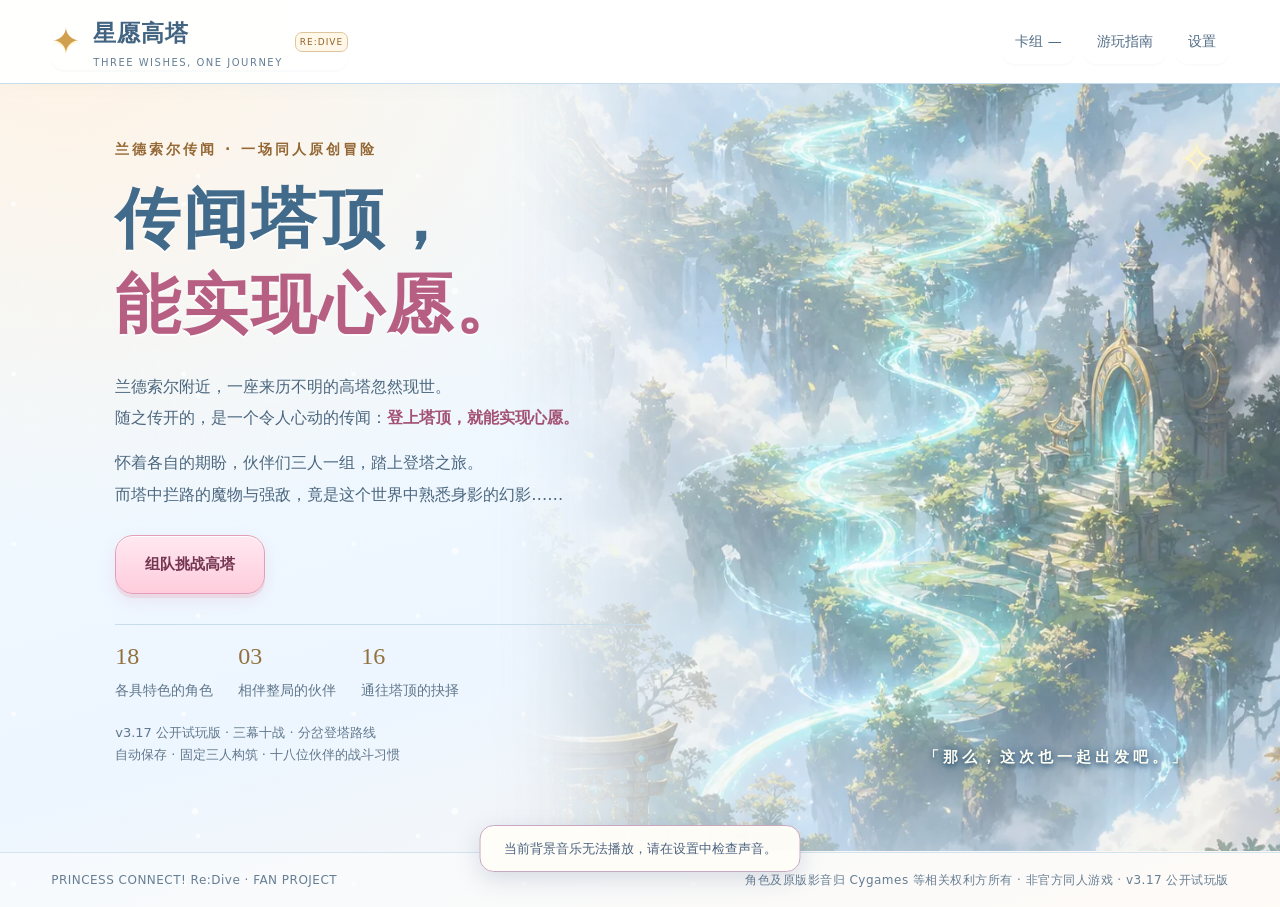
==== commit 0545e32c: "Release v3.17 layered battle presentation" ====
--- a/index.html
+++ b/index.html
@@ -1,16 +1,16 @@
 <!doctype html>
 <html lang="zh-CN">
-<head><meta charset="utf-8"><meta name="viewport" content="width=device-width, initial-scale=1, viewport-fit=cover"><meta name="theme-color" content="#eff8ff"><meta name="description" content="兰德索尔附近忽然出现一座高塔。传闻登上塔顶就能实现心愿，三名伙伴结伴挑战熟悉身影的幻影。公主连接同人卡牌远征。"><title>星愿高塔 · 三人的远征</title><link rel="stylesheet" href="tower.css?release=3.16.0"><link rel="stylesheet" href="presentation.css?release=3.16.0"><link rel="stylesheet" href="feedback.css?release=3.16.0"><link rel="stylesheet" href="experience.css?release=3.16.0"><link rel="stylesheet" href="battle-layout.css?release=3.16.0"><link rel="stylesheet" href="boss-performance.css?release=3.16.0"><link rel="stylesheet" href="onboarding.css?release=3.16.0"><link rel="stylesheet" href="tutorial-pointer.css?release=3.16.0"><link rel="stylesheet" href="content-polish.css?release=3.16.0"><link rel="stylesheet" href="expedition.css?release=3.16.0"><link rel="stylesheet" href="combat-v3.3.css?release=3.16.0"><link rel="stylesheet" href="combat-v3.4.css?release=3.16.0"><link rel="stylesheet" href="combat-v3.5.css?release=3.16.0"><link rel="stylesheet" href="combat-v3.6.css?release=3.16.0"><link rel="stylesheet" href="bright-theme.css?release=3.16.0"><link rel="stylesheet" href="route-map.css?release=3.16.0"><link rel="stylesheet" href="boss-phase.css?release=3.16.0"></head>
+<head><meta charset="utf-8"><meta name="viewport" content="width=device-width, initial-scale=1, viewport-fit=cover"><meta name="theme-color" content="#eff8ff"><meta name="description" content="兰德索尔附近忽然出现一座高塔。传闻登上塔顶就能实现心愿，三名伙伴结伴挑战熟悉身影的幻影。公主连接同人卡牌远征。"><title>星愿高塔 · 三人的远征</title><link rel="stylesheet" href="tower.css?release=3.17.0"><link rel="stylesheet" href="presentation.css?release=3.17.0"><link rel="stylesheet" href="feedback.css?release=3.17.0"><link rel="stylesheet" href="experience.css?release=3.17.0"><link rel="stylesheet" href="battle-layout.css?release=3.17.0"><link rel="stylesheet" href="boss-performance.css?release=3.17.0"><link rel="stylesheet" href="onboarding.css?release=3.17.0"><link rel="stylesheet" href="tutorial-pointer.css?release=3.17.0"><link rel="stylesheet" href="content-polish.css?release=3.17.0"><link rel="stylesheet" href="expedition.css?release=3.17.0"><link rel="stylesheet" href="combat-v3.3.css?release=3.17.0"><link rel="stylesheet" href="combat-v3.4.css?release=3.17.0"><link rel="stylesheet" href="combat-v3.5.css?release=3.17.0"><link rel="stylesheet" href="combat-v3.6.css?release=3.17.0"><link rel="stylesheet" href="bright-theme.css?release=3.17.0"><link rel="stylesheet" href="route-map.css?release=3.17.0"><link rel="stylesheet" href="boss-phase.css?release=3.17.0"><link rel="stylesheet" href="battle-depth.css?release=3.17.0"></head>
 <body>
 <div class="ambient" aria-hidden="true"></div>
 <header class="topbar"><button class="brand" data-action="home" aria-label="星愿高塔首页"><span class="brand-star">✦</span><span>星愿高塔<small>THREE WISHES, ONE JOURNEY</small></span><span class="edition">RE:DIVE</span></button><nav aria-label="远征菜单"><span id="run-meta"></span><button data-action="deck">卡组 <span id="deck-count">—</span></button><button data-action="rules">游玩指南</button><button data-action="settings" aria-label="音频和演出设置">设置</button></nav></header>
 <main id="app" tabindex="-1"></main>
-<footer><span>PRINCESS CONNECT! Re:Dive · FAN PROJECT</span><span>角色及原版影音归 Cygames 等相关权利方所有 · 非官方同人游戏 · v3.16 公开试玩版</span></footer>
+<footer><span>PRINCESS CONNECT! Re:Dive · FAN PROJECT</span><span>角色及原版影音归 Cygames 等相关权利方所有 · 非官方同人游戏 · v3.17 公开试玩版</span></footer>
 <div id="toast" role="status" aria-live="polite"></div>
 <dialog id="modal" aria-labelledby="modal-title"><div class="modal-head"><div><p class="eyebrow" id="modal-label">EXPEDITION NOTES</p><h2 id="modal-title"></h2></div><button class="close" data-action="close-modal" aria-label="关闭">×</button></div><div id="modal-body"></div></dialog>
 <div id="burst-overlay" class="burst-overlay" hidden role="dialog" aria-modal="true" aria-label="角色必杀演出"><div class="burst-glow"></div><video id="burst-video" muted playsinline></video><img id="burst-portrait" alt=""><div class="burst-caption"><span>UNION BURST</span><h2 id="burst-name"></h2><p id="burst-hero"></p></div><p id="burst-status" role="status" aria-live="polite"></p><button data-action="skip-burst">跳过演出 <kbd>Esc</kbd></button></div>
 <div id="boss-entry" class="boss-entry" hidden role="dialog" aria-modal="true" aria-label="Boss登场"></div>
 <div id="burst-tail" class="burst-tail" hidden><span id="burst-tail-name"></span><button data-action="skip-burst">跳过语音</button></div>
 <noscript>请在浏览器中启用 JavaScript 后游玩。</noscript>
-<script src="content.js?release=3.16.0"></script><script src="combat-engine.js?release=3.16.0"></script><script src="combat-preview.js?release=3.16.0"></script><script src="card-copy.js?release=3.16.0"></script><script src="tower-run.js?release=3.16.0"></script><script src="build-config.js?release=3.16.0"></script><script src="tutorial.js?release=3.16.0"></script><script src="hand-order.js?release=3.16.0"></script><script src="tutorial-pointer.js?release=3.16.0"></script><script src="assets/media/manifest.js?release=3.16.0"></script><script src="assets/enemies/priconne/manifest.js?release=3.16.0"></script><script src="assets/encounter-cast/manifest.js?release=3.16.0"></script><script src="assets/audio/priconne/manifest.js?release=3.16.0"></script><script src="presentation-player.js?release=3.16.0"></script><script src="combat-vfx.js?release=3.16.0"></script><script src="combat-feedback.js?release=3.16.0"></script><script src="boss-performance.js?release=3.16.0"></script><script src="route-map.js?release=3.16.0"></script><script src="boss-phase-art.js?release=3.16.0"></script><script src="tower-app.js?release=3.16.0"></script>
+<script src="content.js?release=3.17.0"></script><script src="combat-engine.js?release=3.17.0"></script><script src="combat-preview.js?release=3.17.0"></script><script src="card-copy.js?release=3.17.0"></script><script src="tower-run.js?release=3.17.0"></script><script src="build-config.js?release=3.17.0"></script><script src="tutorial.js?release=3.17.0"></script><script src="hand-order.js?release=3.17.0"></script><script src="tutorial-pointer.js?release=3.17.0"></script><script src="assets/media/manifest.js?release=3.17.0"></script><script src="assets/enemies/priconne/manifest.js?release=3.17.0"></script><script src="assets/encounter-cast/manifest.js?release=3.17.0"></script><script src="assets/audio/priconne/manifest.js?release=3.17.0"></script><script src="presentation-player.js?release=3.17.0"></script><script src="combat-vfx.js?release=3.17.0"></script><script src="combat-feedback.js?release=3.17.0"></script><script src="boss-performance.js?release=3.17.0"></script><script src="route-map.js?release=3.17.0"></script><script src="boss-phase-art.js?release=3.17.0"></script><script src="battle-depth.js?release=3.17.0"></script><script src="tower-app.js?release=3.17.0"></script>
 </body></html>
--- a/feedback.css
+++ b/feedback.css
@@ -324,3 +324,43 @@
 .reduced-motion .fx-slash,.reduced-motion .fx-claw{width:70px;height:5px;rotate:0deg}
 @media(max-width:600px){.fx-slash{width:100px}.fx-blast{width:80px;height:80px}.fx-shield{width:84px;height:120px}.fx-heal{width:80px;height:125px}.fx-aura{width:85px;height:85px}.fx-number{font-size:22px}.fx-number.big{font-size:33px}.fx-cross-cut{width:125px}.fx-meteor{height:76px}.fx-arc{max-width:175px}}
 @media(prefers-reduced-motion:reduce){.burst-overlay.visual-out{transition:none}.combat-fx{filter:none!important}}
+/* Bare standing portraits move around the planted feet. Phase-two Boss art
+ * supplies its own idle layers so wings and weapons can move independently. */
+.arena.has-depth .fighter {
+  --idle-cycle: 3.8s;
+  --idle-delay: -.45s;
+  --idle-lift: -2px;
+  --idle-stretch: 1.027;
+}
+.arena.has-depth .fighter:nth-child(2) { --idle-cycle: 3.4s; --idle-delay: -1.35s; --idle-lift: -2.5px; }
+.arena.has-depth .fighter:nth-child(3) { --idle-cycle: 4.25s; --idle-delay: -2.5s; }
+.arena.has-depth .fighter.boss { --idle-cycle: 4.45s; --idle-delay: -1.9s; --idle-lift: -1px; --idle-stretch: 1.032; }
+.battle-page:not([data-fx-quality='light']) .arena.has-depth .fighter:not(.dead, .down) .fighter-art > img,
+.battle-page:not([data-fx-quality='light']) .arena.has-depth .fighter.enemy:not(.dead, .down, .boss) .enemy-art > img,
+.battle-page[data-boss-form='']:not([data-fx-quality='light']) .arena.has-depth .fighter.boss .enemy-art > img {
+  transform-origin: 50% 94%;
+  animation: portrait-breathing var(--idle-cycle) ease-in-out var(--idle-delay) infinite;
+}
+
+@keyframes portrait-breathing {
+  0%, 100% { transform: translateY(0) scale(1); }
+  35% { transform: translateY(var(--idle-lift)) scale(.99, var(--idle-stretch)); }
+  67% { transform: translateY(-1px) scale(1.006, 1.008); }
+}
+
+.fx-depth-step {
+  width: var(--fx-size, 88px);
+  height: calc(var(--fx-size, 88px) * .18);
+  border-radius: 50%;
+  background:
+    radial-gradient(ellipse at 22% 26%, #fff8db 0 1px, transparent 3px),
+    radial-gradient(ellipse at 41% 53%, #fff8db 0 1px, transparent 3px),
+    radial-gradient(ellipse at 58% 32%, #fff8db 0 1px, transparent 3px),
+    radial-gradient(ellipse, color-mix(in srgb, var(--fx-color) 72%, transparent), transparent 70%);
+}
+
+@media (prefers-reduced-motion: reduce) {
+  .battle-page:not([data-fx-quality='light']) .arena.has-depth .fighter:not(.dead, .down) .fighter-art > img,
+  .battle-page:not([data-fx-quality='light']) .arena.has-depth .fighter.enemy:not(.dead, .down, .boss) .enemy-art > img,
+  .battle-page[data-boss-form='']:not([data-fx-quality='light']) .arena.has-depth .fighter.boss .enemy-art > img { animation: none; }
+}
--- a/battle-depth.css
+++ b/battle-depth.css
@@ -0,0 +1,199 @@
+.battle-page .arena.has-depth {
+  --depth-ink: #102536;
+  --depth-light: #a1e7ee;
+  --depth-ornament: #ffdb98;
+  --depth-position: 52%;
+  background-image: none;
+  background-color: var(--depth-ink);
+}
+
+.battle-page .boss-arena.has-depth {
+  --depth-ink: #1c1531;
+  --depth-light: #ba98fb;
+  --depth-ornament: #f4cb93;
+  --depth-position: 57%;
+}
+
+.battle-page .boss-arena.has-depth[data-depth-act='2'] {
+  --depth-ink: #1c1b3c;
+  --depth-light: #a9cfff;
+  --depth-ornament: #f5a4ee;
+}
+
+.battle-page .boss-arena.has-depth[data-depth-act='3'] {
+  --depth-ink: #2a1530;
+  --depth-light: #ffbda2;
+  --depth-ornament: #ffe0a9;
+  --depth-position: 68%;
+}
+
+.battle-page[data-boss-form]:not([data-boss-form='']) .arena.has-depth {
+  --depth-light: var(--boss-phase-light);
+  --depth-ornament: var(--boss-phase-color);
+}
+
+.battle-depth {
+  position: absolute;
+  inset: 0;
+  z-index: -1;
+  pointer-events: none;
+  overflow: hidden;
+}
+
+.battle-depth > i {
+  position: absolute;
+  display: block;
+  pointer-events: none;
+  transition: transform 240ms cubic-bezier(.16, .65, .31, 1), opacity 240ms ease-out;
+}
+
+.arena[data-depth-action] .battle-depth > i { transition-duration: 90ms; }
+
+.depth-backdrop {
+  inset: -22px -32px;
+  background:
+    linear-gradient(165deg, #15274422, transparent 55%, #060d2226),
+    var(--arena-art, url('assets/ui/battle_stage.webp')) center var(--depth-position) / max(116%, 105dvh) auto no-repeat;
+  transform:
+    translate(calc(var(--depth-x, 0px) * -.47 + var(--depth-focus-x, 0px) * -.64), calc(var(--depth-y, 0px) * -.36 + var(--depth-focus-y, 0px) * -.42))
+    scale(calc(1 + var(--depth-push, 0) * .032));
+}
+
+.depth-ground {
+  left: -27%;
+  width: 154%;
+  bottom: -5px;
+  height: 118%;
+  transform-origin: center bottom;
+  transform:
+    translate(calc(var(--depth-x, 0px) * 1.06 + var(--depth-focus-x, 0px) * 1.28), calc(var(--depth-y, 0px) * .65 + var(--depth-focus-y, 0px) * .78))
+    perspective(440px) rotateX(57deg) scale(calc(1 + var(--depth-push, 0) * .075));
+  --depth-inlay: color-mix(in srgb, var(--depth-ornament) 24%, transparent);
+  background:
+    radial-gradient(ellipse 25% 55% at 50% 59%, transparent 63%, #f9f1e348 65%, transparent 66% 77%, #fffae643 78%, transparent 79%),
+    linear-gradient(103deg, transparent 30%, #f4ecc61a 42% 43%, transparent 54%, #ffefca28 61%, transparent 73%),
+    radial-gradient(ellipse at 50% 33%, color-mix(in srgb, var(--depth-light) 36%, transparent), transparent 59%),
+    repeating-linear-gradient(90deg, transparent 0 96px, var(--depth-inlay) 96px 97px, #0b132431 97px 98px, transparent 98px 104px),
+    repeating-linear-gradient(0deg, transparent 0 71px, var(--depth-inlay) 71px 72px, #0b13241c 72px 74px, transparent 74px 76px),
+    linear-gradient(180deg, transparent, color-mix(in srgb, var(--depth-ink) 36%, transparent));
+  mask-image: linear-gradient(180deg, transparent 0%, #000 39%);
+  opacity: .86;
+}
+
+.depth-haze {
+  inset: -24px -36px;
+  transform: translate(calc(var(--depth-x, 0px) * .42 + var(--depth-focus-x, 0px) * .5), calc(var(--depth-y, 0px) * .30));
+  background:
+    radial-gradient(ellipse at 48% 58%, color-mix(in srgb, var(--depth-light) 32%, transparent), transparent 46%),
+    radial-gradient(ellipse at 21% 72%, color-mix(in srgb, var(--depth-light) 16%, transparent), transparent 40%),
+    radial-gradient(ellipse at 83% 76%, color-mix(in srgb, var(--depth-ornament) 21%, transparent), transparent 37%);
+  opacity: calc(.68 + var(--depth-push, 0) * .26);
+}
+
+.depth-haze::after {
+  content: '';
+  position: absolute;
+  inset: 0;
+  background:
+    radial-gradient(circle at 21% 36%, #fff8dbe0 0 1px, transparent 4px),
+    radial-gradient(circle at 41% 65%, #fff9e7b5 0 1px, transparent 4px),
+    radial-gradient(circle at 67% 18%, var(--depth-light) 0 1px, transparent 3px),
+    radial-gradient(circle at 82% 47%, var(--depth-ornament) 0 1px, transparent 5px),
+    radial-gradient(circle at 91% 83%, var(--depth-light) 0 2px, transparent 7px);
+  animation: depth-drift 11s ease-in-out infinite alternate;
+}
+
+@keyframes depth-drift {
+  from { transform: translate(-8px, 6px); opacity: .48; }
+  to { transform: translate(12px, -11px); opacity: .93; }
+}
+
+.depth-foreground {
+  inset: -28px -54px -20px;
+  transform:
+    translate(calc(var(--depth-x, 0px) * 2.25 + var(--depth-focus-x, 0px) * 2.20), calc(var(--depth-y, 0px) * 1.60 + var(--depth-focus-y, 0px) * 1.54))
+    scale(calc(1 + var(--depth-push, 0) * .103));
+  background:
+    radial-gradient(ellipse at 6% 100%, color-mix(in srgb, var(--depth-light) 41%, transparent), transparent 18%),
+    radial-gradient(ellipse at 94% 100%, color-mix(in srgb, var(--depth-ornament) 43%, transparent), transparent 22%),
+    linear-gradient(0deg, color-mix(in srgb, var(--depth-ink) 65%, transparent), transparent 25%);
+}
+
+.depth-foreground::before,
+.depth-foreground::after {
+  content: '';
+  position: absolute;
+  bottom: 6px;
+  width: clamp(31px, 7%, 108px);
+  height: 59%;
+  opacity: .72;
+  clip-path: polygon(0 100%, 0 44%, 19% 47%, 30% 18%, 45% 0, 59% 27%, 60% 50%, 74% 58%, 85% 70%, 100% 100%);
+  background:
+    linear-gradient(65deg, #071126a8 0 39%, transparent 41% 55%, #d6effb5f 56% 58%, transparent 60%),
+    linear-gradient(135deg, var(--depth-light) 2%, var(--depth-ink) 66%, #091021 97%);
+}
+
+.depth-foreground::before { left: 34px; }
+.depth-foreground::after { right: 34px; transform: scaleX(-1); height: 72%; }
+
+/* The shadow lives on the art wrapper so it follows its existing attack motion. */
+.battle-page .arena.has-depth .fighter-art,
+.battle-page .arena.has-depth .enemy-art {
+  background-image:
+    radial-gradient(ellipse min(45%, 69px) 14% at 50% 98%, #060a1866 4%, #0f162f46 42%, transparent 100%),
+    radial-gradient(ellipse min(36%, 59px) 11% at 49% 99%, color-mix(in srgb, var(--depth-light) 47%, transparent), transparent 100%);
+}
+
+.battle-page .arena.has-depth .fighter.boss .enemy-art {
+  --depth-foot-x: var(--boss-form-x, 50%);
+  background-image:
+    radial-gradient(ellipse min(34%, 100px) 13% at var(--depth-foot-x) 98%, #050613aa 0 13%, #0c10235f 42%, transparent 100%),
+    radial-gradient(ellipse min(33%, 81px) 10% at var(--depth-foot-x) 99%, color-mix(in srgb, var(--depth-light) 56%, transparent), transparent 100%);
+}
+
+.battle-page .final-arena.has-depth .fighter.boss .enemy-art {
+  --depth-foot-x: var(--boss-form-x, 60%);
+}
+
+.battle-page .arena.has-depth .fighter.dead :is(.fighter-art, .enemy-art) { background-image: none; }
+
+@media (max-width: 760px) and (min-height: 501px) {
+  .depth-ground {
+    transform:
+      translate(calc(var(--depth-focus-x, 0px) * .5), calc(var(--depth-focus-y, 0px) * .48))
+      perspective(330px) rotateX(52deg) scale(calc(1 + var(--depth-push, 0) * .03));
+  }
+
+  .depth-foreground::before,
+  .depth-foreground::after { height: 43%; opacity: .52; }
+
+  .battle-page .final-arena.has-depth .fighter.boss .enemy-art { background-image: none; }
+}
+
+.battle-page[data-fx-quality='light'] .arena.has-depth .battle-depth,
+.arena.has-depth[data-depth-quality='light'] .battle-depth {
+  --depth-x: 0px;
+  --depth-y: 0px;
+  --depth-focus-x: 0px;
+  --depth-focus-y: 0px;
+  --depth-push: 0;
+}
+
+.battle-page[data-fx-quality='light'] .arena.has-depth .depth-haze::after,
+.arena.has-depth[data-depth-quality='light'] .depth-haze::after { animation: none; }
+
+.battle-page[data-fx-quality='light'] .arena.has-depth .battle-depth > i,
+.arena.has-depth[data-depth-quality='light'] .battle-depth > i { transition: none; }
+
+@media (prefers-reduced-motion: reduce) {
+  .arena.has-depth .battle-depth {
+    --depth-x: 0px;
+    --depth-y: 0px;
+    --depth-focus-x: 0px;
+    --depth-focus-y: 0px;
+    --depth-push: 0;
+  }
+
+  .arena.has-depth .depth-haze::after { animation: none; }
+  .arena.has-depth .battle-depth > i { transition: none; }
+}
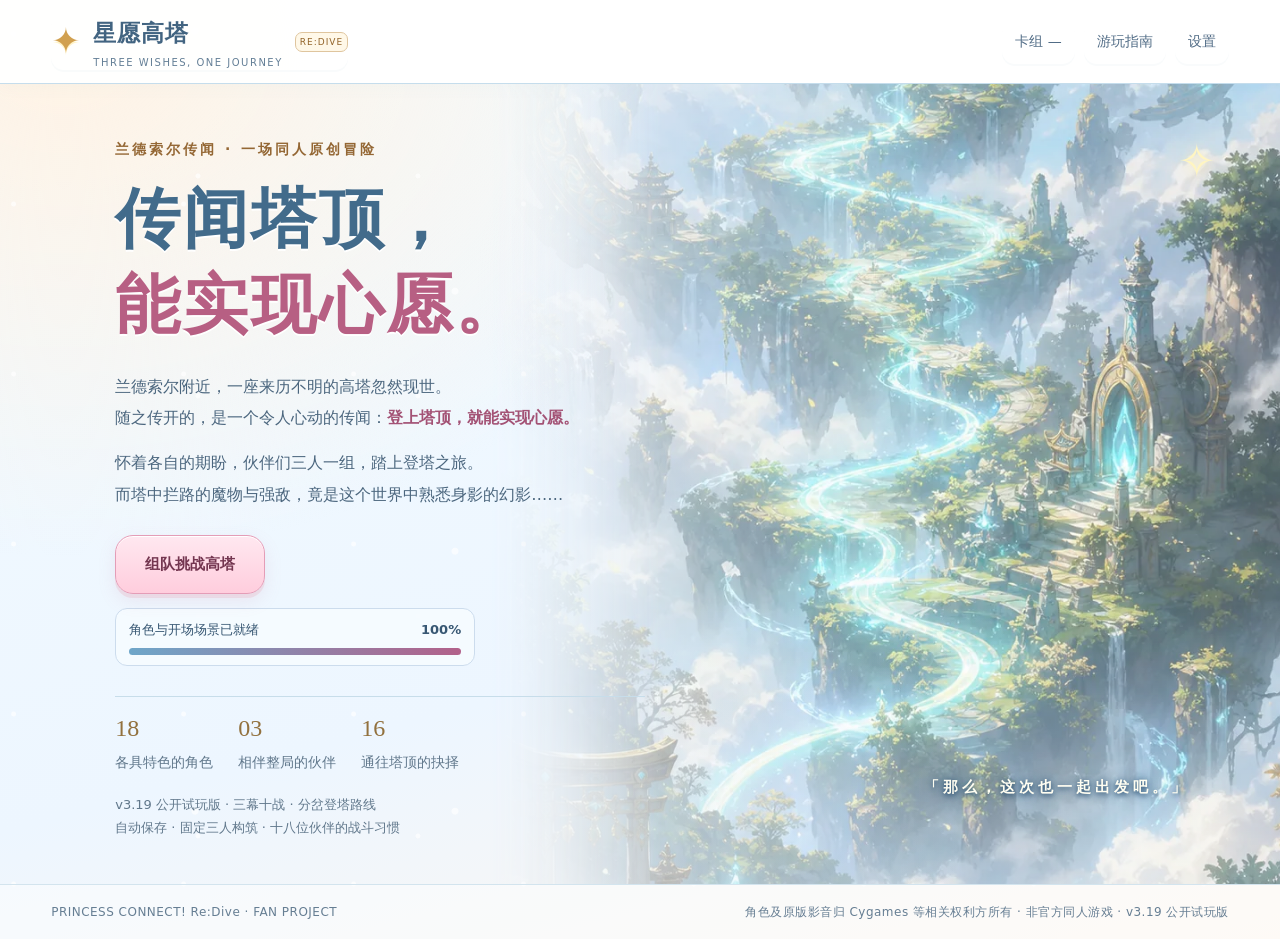
==== commit 353564a4: "Release v3.19 staged asset loading with original portrait quality" ====
--- a/index.html
+++ b/index.html
@@ -1,16 +1,16 @@
 <!doctype html>
 <html lang="zh-CN">
-<head><meta charset="utf-8"><meta name="viewport" content="width=device-width, initial-scale=1, viewport-fit=cover"><meta name="theme-color" content="#eff8ff"><meta name="description" content="兰德索尔附近忽然出现一座高塔。传闻登上塔顶就能实现心愿，三名伙伴结伴挑战熟悉身影的幻影。公主连接同人卡牌远征。"><title>星愿高塔 · 三人的远征</title><link rel="stylesheet" href="tower.css?release=3.17.0"><link rel="stylesheet" href="presentation.css?release=3.17.0"><link rel="stylesheet" href="feedback.css?release=3.17.0"><link rel="stylesheet" href="experience.css?release=3.17.0"><link rel="stylesheet" href="battle-layout.css?release=3.17.0"><link rel="stylesheet" href="boss-performance.css?release=3.17.0"><link rel="stylesheet" href="onboarding.css?release=3.17.0"><link rel="stylesheet" href="tutorial-pointer.css?release=3.17.0"><link rel="stylesheet" href="content-polish.css?release=3.17.0"><link rel="stylesheet" href="expedition.css?release=3.17.0"><link rel="stylesheet" href="combat-v3.3.css?release=3.17.0"><link rel="stylesheet" href="combat-v3.4.css?release=3.17.0"><link rel="stylesheet" href="combat-v3.5.css?release=3.17.0"><link rel="stylesheet" href="combat-v3.6.css?release=3.17.0"><link rel="stylesheet" href="bright-theme.css?release=3.17.0"><link rel="stylesheet" href="route-map.css?release=3.17.0"><link rel="stylesheet" href="boss-phase.css?release=3.17.0"><link rel="stylesheet" href="battle-depth.css?release=3.17.0"></head>
+<head><meta charset="utf-8"><meta name="viewport" content="width=device-width, initial-scale=1, viewport-fit=cover"><meta name="theme-color" content="#eff8ff"><meta name="description" content="兰德索尔附近忽然出现一座高塔。传闻登上塔顶就能实现心愿，三名伙伴结伴挑战熟悉身影的幻影。公主连接同人卡牌远征。"><title>星愿高塔 · 三人的远征</title><link rel="preload" as="image" href="assets/ui/map_bg.webp"><link rel="stylesheet" href="tower.css?release=3.19.0"><link rel="stylesheet" href="presentation.css?release=3.19.0"><link rel="stylesheet" href="feedback.css?release=3.19.0"><link rel="stylesheet" href="experience.css?release=3.19.0"><link rel="stylesheet" href="battle-layout.css?release=3.19.0"><link rel="stylesheet" href="boss-performance.css?release=3.19.0"><link rel="stylesheet" href="onboarding.css?release=3.19.0"><link rel="stylesheet" href="tutorial-pointer.css?release=3.19.0"><link rel="stylesheet" href="content-polish.css?release=3.19.0"><link rel="stylesheet" href="expedition.css?release=3.19.0"><link rel="stylesheet" href="combat-v3.3.css?release=3.19.0"><link rel="stylesheet" href="combat-v3.4.css?release=3.19.0"><link rel="stylesheet" href="combat-v3.5.css?release=3.19.0"><link rel="stylesheet" href="combat-v3.6.css?release=3.19.0"><link rel="stylesheet" href="bright-theme.css?release=3.19.0"><link rel="stylesheet" href="route-map.css?release=3.19.0"><link rel="stylesheet" href="boss-phase.css?release=3.19.0"><link rel="stylesheet" href="battle-depth.css?release=3.19.0"><link rel="stylesheet" href="asset-preload.css?release=3.19.0"></head>
 <body>
 <div class="ambient" aria-hidden="true"></div>
 <header class="topbar"><button class="brand" data-action="home" aria-label="星愿高塔首页"><span class="brand-star">✦</span><span>星愿高塔<small>THREE WISHES, ONE JOURNEY</small></span><span class="edition">RE:DIVE</span></button><nav aria-label="远征菜单"><span id="run-meta"></span><button data-action="deck">卡组 <span id="deck-count">—</span></button><button data-action="rules">游玩指南</button><button data-action="settings" aria-label="音频和演出设置">设置</button></nav></header>
 <main id="app" tabindex="-1"></main>
-<footer><span>PRINCESS CONNECT! Re:Dive · FAN PROJECT</span><span>角色及原版影音归 Cygames 等相关权利方所有 · 非官方同人游戏 · v3.17 公开试玩版</span></footer>
+<footer><span>PRINCESS CONNECT! Re:Dive · FAN PROJECT</span><span>角色及原版影音归 Cygames 等相关权利方所有 · 非官方同人游戏 · v3.19 公开试玩版</span></footer>
 <div id="toast" role="status" aria-live="polite"></div>
 <dialog id="modal" aria-labelledby="modal-title"><div class="modal-head"><div><p class="eyebrow" id="modal-label">EXPEDITION NOTES</p><h2 id="modal-title"></h2></div><button class="close" data-action="close-modal" aria-label="关闭">×</button></div><div id="modal-body"></div></dialog>
 <div id="burst-overlay" class="burst-overlay" hidden role="dialog" aria-modal="true" aria-label="角色必杀演出"><div class="burst-glow"></div><video id="burst-video" muted playsinline></video><img id="burst-portrait" alt=""><div class="burst-caption"><span>UNION BURST</span><h2 id="burst-name"></h2><p id="burst-hero"></p></div><p id="burst-status" role="status" aria-live="polite"></p><button data-action="skip-burst">跳过演出 <kbd>Esc</kbd></button></div>
 <div id="boss-entry" class="boss-entry" hidden role="dialog" aria-modal="true" aria-label="Boss登场"></div>
 <div id="burst-tail" class="burst-tail" hidden><span id="burst-tail-name"></span><button data-action="skip-burst">跳过语音</button></div>
 <noscript>请在浏览器中启用 JavaScript 后游玩。</noscript>
-<script src="content.js?release=3.17.0"></script><script src="combat-engine.js?release=3.17.0"></script><script src="combat-preview.js?release=3.17.0"></script><script src="card-copy.js?release=3.17.0"></script><script src="tower-run.js?release=3.17.0"></script><script src="build-config.js?release=3.17.0"></script><script src="tutorial.js?release=3.17.0"></script><script src="hand-order.js?release=3.17.0"></script><script src="tutorial-pointer.js?release=3.17.0"></script><script src="assets/media/manifest.js?release=3.17.0"></script><script src="assets/enemies/priconne/manifest.js?release=3.17.0"></script><script src="assets/encounter-cast/manifest.js?release=3.17.0"></script><script src="assets/audio/priconne/manifest.js?release=3.17.0"></script><script src="presentation-player.js?release=3.17.0"></script><script src="combat-vfx.js?release=3.17.0"></script><script src="combat-feedback.js?release=3.17.0"></script><script src="boss-performance.js?release=3.17.0"></script><script src="route-map.js?release=3.17.0"></script><script src="boss-phase-art.js?release=3.17.0"></script><script src="battle-depth.js?release=3.17.0"></script><script src="tower-app.js?release=3.17.0"></script>
+<script src="content.js?release=3.19.0"></script><script src="combat-engine.js?release=3.19.0"></script><script src="combat-preview.js?release=3.19.0"></script><script src="card-copy.js?release=3.19.0"></script><script src="tower-run.js?release=3.19.0"></script><script src="build-config.js?release=3.19.0"></script><script src="tutorial.js?release=3.19.0"></script><script src="hand-order.js?release=3.19.0"></script><script src="tutorial-pointer.js?release=3.19.0"></script><script src="assets/media/manifest.js?release=3.19.0"></script><script src="assets/enemies/priconne/manifest.js?release=3.19.0"></script><script src="assets/encounter-cast/manifest.js?release=3.19.0"></script><script src="assets/audio/priconne/manifest.js?release=3.19.0"></script><script src="assets/roster/manifest.js?release=3.19.0"></script><script src="asset-preload.js?release=3.19.0"></script><script src="media-preload.js?release=3.19.0"></script><script src="presentation-player.js?release=3.19.0"></script><script src="combat-vfx.js?release=3.19.0"></script><script src="combat-feedback.js?release=3.19.0"></script><script src="boss-performance.js?release=3.19.0"></script><script src="route-map.js?release=3.19.0"></script><script src="boss-phase-art.js?release=3.19.0"></script><script src="battle-depth.js?release=3.19.0"></script><script src="tower-app.js?release=3.19.0"></script>
 </body></html>
--- a/asset-preload.css
+++ b/asset-preload.css
@@ -0,0 +1,41 @@
+.asset-loading {
+  width: min(100%, 360px);
+  margin-top: 14px;
+  padding: 10px 13px;
+  border: 1px solid #ccdced;
+  border-radius: 12px;
+  background: #f6fbffec;
+  color: #375773;
+  font-size: 13px;
+  text-align: left;
+}
+
+.asset-loading-detail {
+  display: flex;
+  justify-content: space-between;
+  gap: 12px;
+  align-items: baseline;
+}
+
+.asset-loading output {
+  font-weight: 700;
+  font-variant-numeric: tabular-nums;
+}
+
+.asset-loading progress {
+  display: block;
+  width: 100%;
+  height: 7px;
+  margin-top: 8px;
+  appearance: none;
+  overflow: hidden;
+  border: 0;
+  border-radius: 8px;
+  background: #e2ecf5;
+  accent-color: #588cab;
+}
+
+.asset-loading progress::-webkit-progress-bar { background: #e2ecf5; }
+.asset-loading progress::-webkit-progress-value { background: linear-gradient(90deg, #6ea6c9, #b2618a); }
+.asset-loading progress::-moz-progress-bar { background: linear-gradient(90deg, #6ea6c9, #b2618a); }
+.asset-loading .asset-loading-skip { margin-top: 8px; min-height: 34px; color: #335775; }
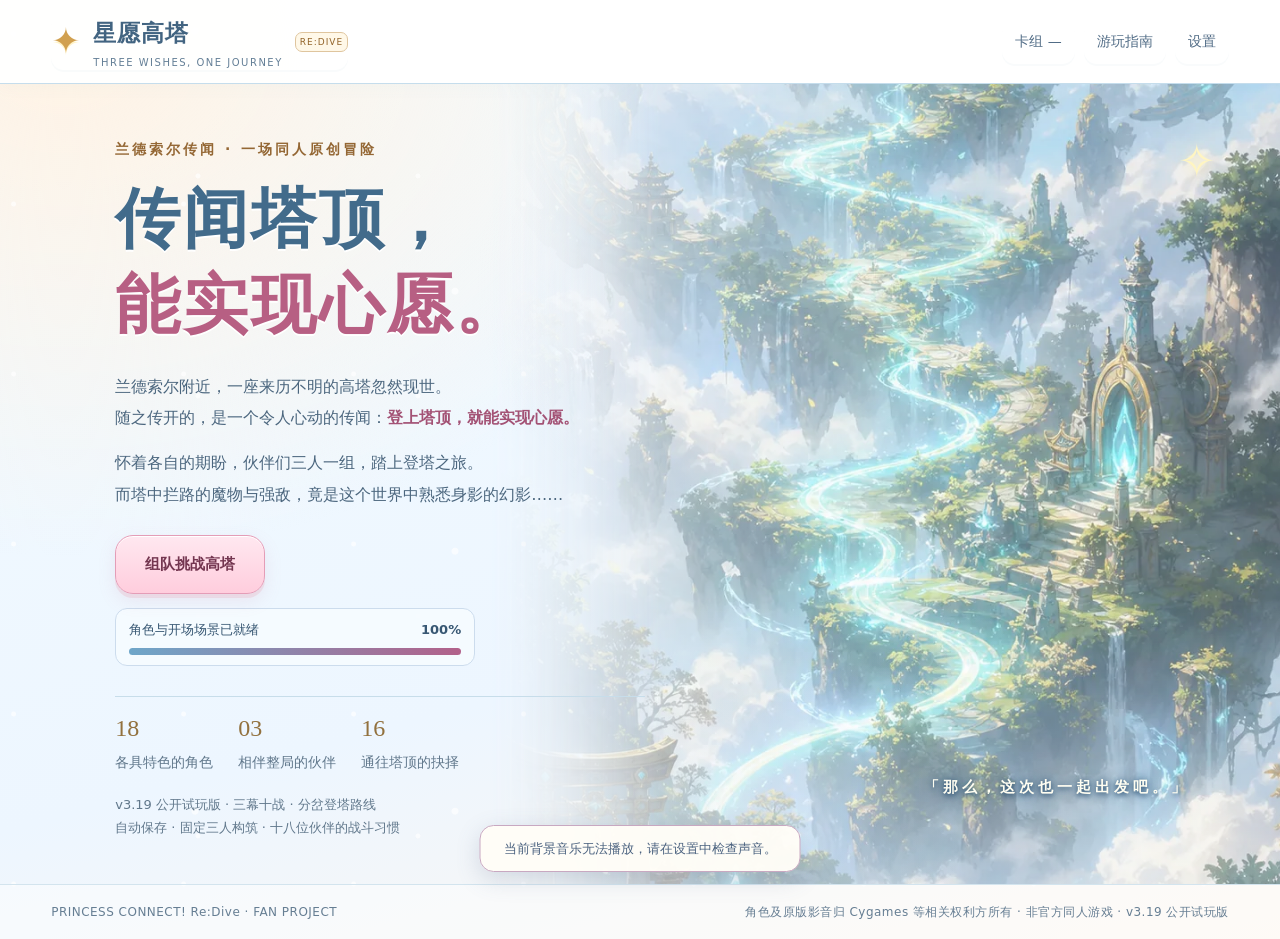
==== commit 9495e72a: "Allow large startup portraits time to load on slower connections" ====
--- a/index.html
+++ b/index.html
@@ -1,6 +1,6 @@
 <!doctype html>
 <html lang="zh-CN">
-<head><meta charset="utf-8"><meta name="viewport" content="width=device-width, initial-scale=1, viewport-fit=cover"><meta name="theme-color" content="#eff8ff"><meta name="description" content="兰德索尔附近忽然出现一座高塔。传闻登上塔顶就能实现心愿，三名伙伴结伴挑战熟悉身影的幻影。公主连接同人卡牌远征。"><title>星愿高塔 · 三人的远征</title><link rel="preload" as="image" href="assets/ui/map_bg.webp"><link rel="stylesheet" href="tower.css?release=3.19.0"><link rel="stylesheet" href="presentation.css?release=3.19.0"><link rel="stylesheet" href="feedback.css?release=3.19.0"><link rel="stylesheet" href="experience.css?release=3.19.0"><link rel="stylesheet" href="battle-layout.css?release=3.19.0"><link rel="stylesheet" href="boss-performance.css?release=3.19.0"><link rel="stylesheet" href="onboarding.css?release=3.19.0"><link rel="stylesheet" href="tutorial-pointer.css?release=3.19.0"><link rel="stylesheet" href="content-polish.css?release=3.19.0"><link rel="stylesheet" href="expedition.css?release=3.19.0"><link rel="stylesheet" href="combat-v3.3.css?release=3.19.0"><link rel="stylesheet" href="combat-v3.4.css?release=3.19.0"><link rel="stylesheet" href="combat-v3.5.css?release=3.19.0"><link rel="stylesheet" href="combat-v3.6.css?release=3.19.0"><link rel="stylesheet" href="bright-theme.css?release=3.19.0"><link rel="stylesheet" href="route-map.css?release=3.19.0"><link rel="stylesheet" href="boss-phase.css?release=3.19.0"><link rel="stylesheet" href="battle-depth.css?release=3.19.0"><link rel="stylesheet" href="asset-preload.css?release=3.19.0"></head>
+<head><meta charset="utf-8"><meta name="viewport" content="width=device-width, initial-scale=1, viewport-fit=cover"><meta name="theme-color" content="#eff8ff"><meta name="description" content="兰德索尔附近忽然出现一座高塔。传闻登上塔顶就能实现心愿，三名伙伴结伴挑战熟悉身影的幻影。公主连接同人卡牌远征。"><title>星愿高塔 · 三人的远征</title><link rel="preload" as="image" href="assets/ui/map_bg.webp"><link rel="stylesheet" href="tower.css?release=3.19.1"><link rel="stylesheet" href="presentation.css?release=3.19.1"><link rel="stylesheet" href="feedback.css?release=3.19.1"><link rel="stylesheet" href="experience.css?release=3.19.1"><link rel="stylesheet" href="battle-layout.css?release=3.19.1"><link rel="stylesheet" href="boss-performance.css?release=3.19.1"><link rel="stylesheet" href="onboarding.css?release=3.19.1"><link rel="stylesheet" href="tutorial-pointer.css?release=3.19.1"><link rel="stylesheet" href="content-polish.css?release=3.19.1"><link rel="stylesheet" href="expedition.css?release=3.19.1"><link rel="stylesheet" href="combat-v3.3.css?release=3.19.1"><link rel="stylesheet" href="combat-v3.4.css?release=3.19.1"><link rel="stylesheet" href="combat-v3.5.css?release=3.19.1"><link rel="stylesheet" href="combat-v3.6.css?release=3.19.1"><link rel="stylesheet" href="bright-theme.css?release=3.19.1"><link rel="stylesheet" href="route-map.css?release=3.19.1"><link rel="stylesheet" href="boss-phase.css?release=3.19.1"><link rel="stylesheet" href="battle-depth.css?release=3.19.1"><link rel="stylesheet" href="asset-preload.css?release=3.19.1"></head>
 <body>
 <div class="ambient" aria-hidden="true"></div>
 <header class="topbar"><button class="brand" data-action="home" aria-label="星愿高塔首页"><span class="brand-star">✦</span><span>星愿高塔<small>THREE WISHES, ONE JOURNEY</small></span><span class="edition">RE:DIVE</span></button><nav aria-label="远征菜单"><span id="run-meta"></span><button data-action="deck">卡组 <span id="deck-count">—</span></button><button data-action="rules">游玩指南</button><button data-action="settings" aria-label="音频和演出设置">设置</button></nav></header>
@@ -12,5 +12,5 @@
 <div id="boss-entry" class="boss-entry" hidden role="dialog" aria-modal="true" aria-label="Boss登场"></div>
 <div id="burst-tail" class="burst-tail" hidden><span id="burst-tail-name"></span><button data-action="skip-burst">跳过语音</button></div>
 <noscript>请在浏览器中启用 JavaScript 后游玩。</noscript>
-<script src="content.js?release=3.19.0"></script><script src="combat-engine.js?release=3.19.0"></script><script src="combat-preview.js?release=3.19.0"></script><script src="card-copy.js?release=3.19.0"></script><script src="tower-run.js?release=3.19.0"></script><script src="build-config.js?release=3.19.0"></script><script src="tutorial.js?release=3.19.0"></script><script src="hand-order.js?release=3.19.0"></script><script src="tutorial-pointer.js?release=3.19.0"></script><script src="assets/media/manifest.js?release=3.19.0"></script><script src="assets/enemies/priconne/manifest.js?release=3.19.0"></script><script src="assets/encounter-cast/manifest.js?release=3.19.0"></script><script src="assets/audio/priconne/manifest.js?release=3.19.0"></script><script src="assets/roster/manifest.js?release=3.19.0"></script><script src="asset-preload.js?release=3.19.0"></script><script src="media-preload.js?release=3.19.0"></script><script src="presentation-player.js?release=3.19.0"></script><script src="combat-vfx.js?release=3.19.0"></script><script src="combat-feedback.js?release=3.19.0"></script><script src="boss-performance.js?release=3.19.0"></script><script src="route-map.js?release=3.19.0"></script><script src="boss-phase-art.js?release=3.19.0"></script><script src="battle-depth.js?release=3.19.0"></script><script src="tower-app.js?release=3.19.0"></script>
+<script src="content.js?release=3.19.1"></script><script src="combat-engine.js?release=3.19.1"></script><script src="combat-preview.js?release=3.19.1"></script><script src="card-copy.js?release=3.19.1"></script><script src="tower-run.js?release=3.19.1"></script><script src="build-config.js?release=3.19.1"></script><script src="tutorial.js?release=3.19.1"></script><script src="hand-order.js?release=3.19.1"></script><script src="tutorial-pointer.js?release=3.19.1"></script><script src="assets/media/manifest.js?release=3.19.1"></script><script src="assets/enemies/priconne/manifest.js?release=3.19.1"></script><script src="assets/encounter-cast/manifest.js?release=3.19.1"></script><script src="assets/audio/priconne/manifest.js?release=3.19.1"></script><script src="assets/roster/manifest.js?release=3.19.1"></script><script src="asset-preload.js?release=3.19.1"></script><script src="media-preload.js?release=3.19.1"></script><script src="presentation-player.js?release=3.19.1"></script><script src="combat-vfx.js?release=3.19.1"></script><script src="combat-feedback.js?release=3.19.1"></script><script src="boss-performance.js?release=3.19.1"></script><script src="route-map.js?release=3.19.1"></script><script src="boss-phase-art.js?release=3.19.1"></script><script src="battle-depth.js?release=3.19.1"></script><script src="tower-app.js?release=3.19.1"></script>
 </body></html>
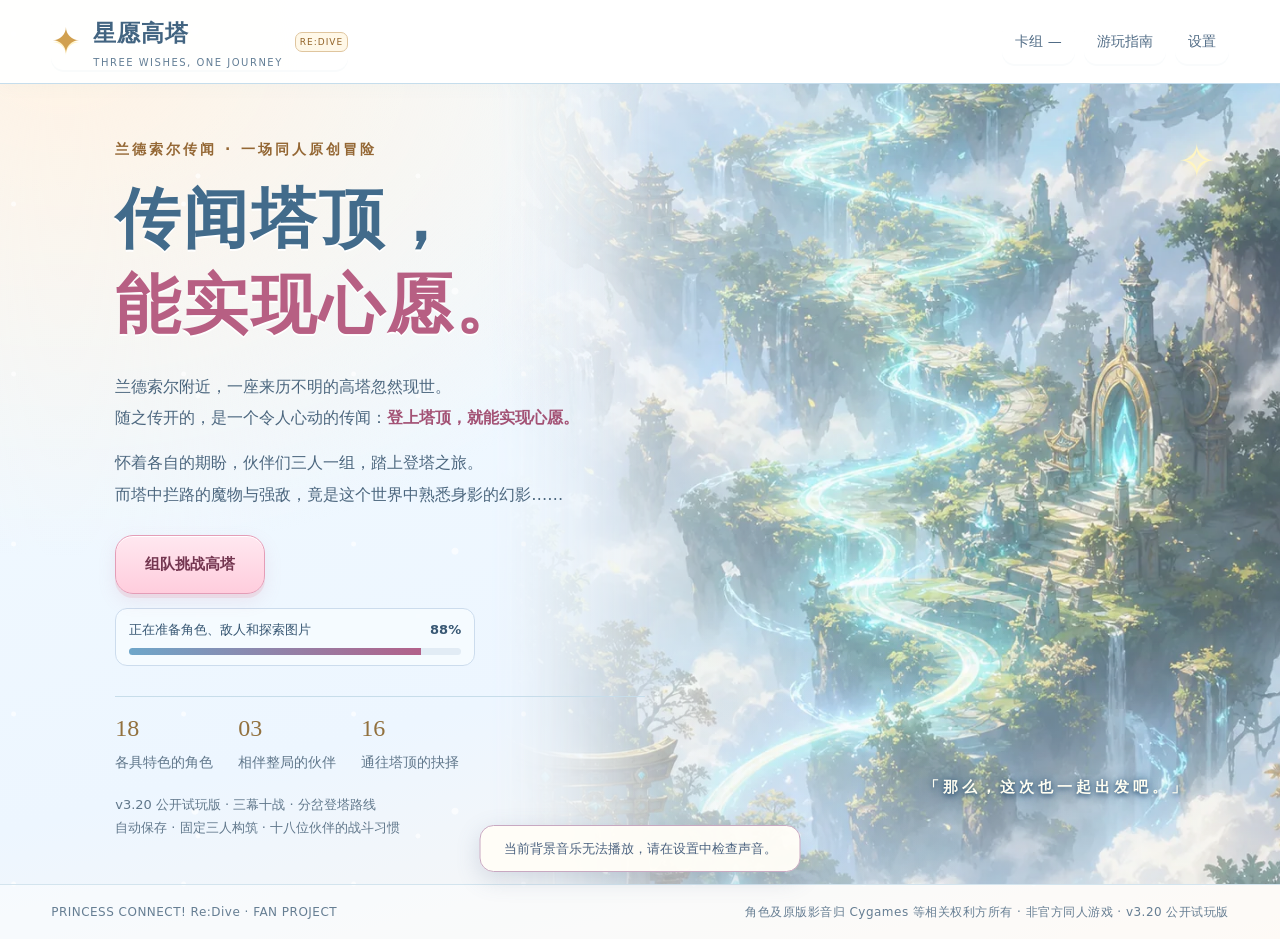
==== commit 8cb9e1df: "Publish v3.20 with expedition image preloading and expanded shop" ====
--- a/index.html
+++ b/index.html
@@ -1,16 +1,16 @@
 <!doctype html>
 <html lang="zh-CN">
-<head><meta charset="utf-8"><meta name="viewport" content="width=device-width, initial-scale=1, viewport-fit=cover"><meta name="theme-color" content="#eff8ff"><meta name="description" content="兰德索尔附近忽然出现一座高塔。传闻登上塔顶就能实现心愿，三名伙伴结伴挑战熟悉身影的幻影。公主连接同人卡牌远征。"><title>星愿高塔 · 三人的远征</title><link rel="preload" as="image" href="assets/ui/map_bg.webp"><link rel="stylesheet" href="tower.css?release=3.19.1"><link rel="stylesheet" href="presentation.css?release=3.19.1"><link rel="stylesheet" href="feedback.css?release=3.19.1"><link rel="stylesheet" href="experience.css?release=3.19.1"><link rel="stylesheet" href="battle-layout.css?release=3.19.1"><link rel="stylesheet" href="boss-performance.css?release=3.19.1"><link rel="stylesheet" href="onboarding.css?release=3.19.1"><link rel="stylesheet" href="tutorial-pointer.css?release=3.19.1"><link rel="stylesheet" href="content-polish.css?release=3.19.1"><link rel="stylesheet" href="expedition.css?release=3.19.1"><link rel="stylesheet" href="combat-v3.3.css?release=3.19.1"><link rel="stylesheet" href="combat-v3.4.css?release=3.19.1"><link rel="stylesheet" href="combat-v3.5.css?release=3.19.1"><link rel="stylesheet" href="combat-v3.6.css?release=3.19.1"><link rel="stylesheet" href="bright-theme.css?release=3.19.1"><link rel="stylesheet" href="route-map.css?release=3.19.1"><link rel="stylesheet" href="boss-phase.css?release=3.19.1"><link rel="stylesheet" href="battle-depth.css?release=3.19.1"><link rel="stylesheet" href="asset-preload.css?release=3.19.1"></head>
+<head><meta charset="utf-8"><meta name="viewport" content="width=device-width, initial-scale=1, viewport-fit=cover"><meta name="theme-color" content="#eff8ff"><meta name="description" content="兰德索尔附近忽然出现一座高塔。传闻登上塔顶就能实现心愿，三名伙伴结伴挑战熟悉身影的幻影。公主连接同人卡牌远征。"><title>星愿高塔 · 三人的远征</title><link rel="preload" as="image" href="assets/ui/map_bg.webp"><link rel="stylesheet" href="tower.css?release=3.20.0"><link rel="stylesheet" href="presentation.css?release=3.20.0"><link rel="stylesheet" href="feedback.css?release=3.20.0"><link rel="stylesheet" href="experience.css?release=3.20.0"><link rel="stylesheet" href="battle-layout.css?release=3.20.0"><link rel="stylesheet" href="boss-performance.css?release=3.20.0"><link rel="stylesheet" href="onboarding.css?release=3.20.0"><link rel="stylesheet" href="tutorial-pointer.css?release=3.20.0"><link rel="stylesheet" href="content-polish.css?release=3.20.0"><link rel="stylesheet" href="expedition.css?release=3.20.0"><link rel="stylesheet" href="combat-v3.3.css?release=3.20.0"><link rel="stylesheet" href="combat-v3.4.css?release=3.20.0"><link rel="stylesheet" href="combat-v3.5.css?release=3.20.0"><link rel="stylesheet" href="combat-v3.6.css?release=3.20.0"><link rel="stylesheet" href="bright-theme.css?release=3.20.0"><link rel="stylesheet" href="route-map.css?release=3.20.0"><link rel="stylesheet" href="boss-phase.css?release=3.20.0"><link rel="stylesheet" href="battle-depth.css?release=3.20.0"><link rel="stylesheet" href="asset-preload.css?release=3.20.0"><link rel="stylesheet" href="shop-v320.css?release=3.20.0"></head>
 <body>
 <div class="ambient" aria-hidden="true"></div>
 <header class="topbar"><button class="brand" data-action="home" aria-label="星愿高塔首页"><span class="brand-star">✦</span><span>星愿高塔<small>THREE WISHES, ONE JOURNEY</small></span><span class="edition">RE:DIVE</span></button><nav aria-label="远征菜单"><span id="run-meta"></span><button data-action="deck">卡组 <span id="deck-count">—</span></button><button data-action="rules">游玩指南</button><button data-action="settings" aria-label="音频和演出设置">设置</button></nav></header>
 <main id="app" tabindex="-1"></main>
-<footer><span>PRINCESS CONNECT! Re:Dive · FAN PROJECT</span><span>角色及原版影音归 Cygames 等相关权利方所有 · 非官方同人游戏 · v3.19 公开试玩版</span></footer>
+<footer><span>PRINCESS CONNECT! Re:Dive · FAN PROJECT</span><span>角色及原版影音归 Cygames 等相关权利方所有 · 非官方同人游戏 · v3.20 公开试玩版</span></footer>
 <div id="toast" role="status" aria-live="polite"></div>
 <dialog id="modal" aria-labelledby="modal-title"><div class="modal-head"><div><p class="eyebrow" id="modal-label">EXPEDITION NOTES</p><h2 id="modal-title"></h2></div><button class="close" data-action="close-modal" aria-label="关闭">×</button></div><div id="modal-body"></div></dialog>
 <div id="burst-overlay" class="burst-overlay" hidden role="dialog" aria-modal="true" aria-label="角色必杀演出"><div class="burst-glow"></div><video id="burst-video" muted playsinline></video><img id="burst-portrait" alt=""><div class="burst-caption"><span>UNION BURST</span><h2 id="burst-name"></h2><p id="burst-hero"></p></div><p id="burst-status" role="status" aria-live="polite"></p><button data-action="skip-burst">跳过演出 <kbd>Esc</kbd></button></div>
 <div id="boss-entry" class="boss-entry" hidden role="dialog" aria-modal="true" aria-label="Boss登场"></div>
 <div id="burst-tail" class="burst-tail" hidden><span id="burst-tail-name"></span><button data-action="skip-burst">跳过语音</button></div>
 <noscript>请在浏览器中启用 JavaScript 后游玩。</noscript>
-<script src="content.js?release=3.19.1"></script><script src="combat-engine.js?release=3.19.1"></script><script src="combat-preview.js?release=3.19.1"></script><script src="card-copy.js?release=3.19.1"></script><script src="tower-run.js?release=3.19.1"></script><script src="build-config.js?release=3.19.1"></script><script src="tutorial.js?release=3.19.1"></script><script src="hand-order.js?release=3.19.1"></script><script src="tutorial-pointer.js?release=3.19.1"></script><script src="assets/media/manifest.js?release=3.19.1"></script><script src="assets/enemies/priconne/manifest.js?release=3.19.1"></script><script src="assets/encounter-cast/manifest.js?release=3.19.1"></script><script src="assets/audio/priconne/manifest.js?release=3.19.1"></script><script src="assets/roster/manifest.js?release=3.19.1"></script><script src="asset-preload.js?release=3.19.1"></script><script src="media-preload.js?release=3.19.1"></script><script src="presentation-player.js?release=3.19.1"></script><script src="combat-vfx.js?release=3.19.1"></script><script src="combat-feedback.js?release=3.19.1"></script><script src="boss-performance.js?release=3.19.1"></script><script src="route-map.js?release=3.19.1"></script><script src="boss-phase-art.js?release=3.19.1"></script><script src="battle-depth.js?release=3.19.1"></script><script src="tower-app.js?release=3.19.1"></script>
+<script src="content.js?release=3.20.0"></script><script src="combat-engine.js?release=3.20.0"></script><script src="combat-preview.js?release=3.20.0"></script><script src="card-copy.js?release=3.20.0"></script><script src="tower-run.js?release=3.20.0"></script><script src="build-config.js?release=3.20.0"></script><script src="tutorial.js?release=3.20.0"></script><script src="hand-order.js?release=3.20.0"></script><script src="tutorial-pointer.js?release=3.20.0"></script><script src="assets/media/manifest.js?release=3.20.0"></script><script src="assets/enemies/priconne/manifest.js?release=3.20.0"></script><script src="assets/encounter-cast/manifest.js?release=3.20.0"></script><script src="assets/audio/priconne/manifest.js?release=3.20.0"></script><script src="assets/roster/manifest.js?release=3.20.0"></script><script src="asset-preload.js?release=3.20.0"></script><script src="media-preload.js?release=3.20.0"></script><script src="presentation-player.js?release=3.20.0"></script><script src="combat-vfx.js?release=3.20.0"></script><script src="combat-feedback.js?release=3.20.0"></script><script src="boss-performance.js?release=3.20.0"></script><script src="route-map.js?release=3.20.0"></script><script src="boss-phase-art.js?release=3.20.0"></script><script src="battle-depth.js?release=3.20.0"></script><script src="tower-app.js?release=3.20.0"></script>
 </body></html>
--- a/shop-v320.css
+++ b/shop-v320.css
@@ -0,0 +1,301 @@
+.merchant-shop {
+  max-width: 1250px;
+}
+
+.merchant-shop > .page-head {
+  align-items: center;
+  flex-wrap: wrap;
+  gap: 14px;
+  margin-bottom: 20px;
+}
+
+.merchant-shop > .page-head h2,
+.merchant-shop .shop-item-heading :is(h4, h5) {
+  margin: 0;
+}
+
+.merchant-shop .merchant-scene {
+  gap: 20px;
+  padding: 13px 22px;
+  margin-bottom: 24px;
+}
+
+.merchant-shop .merchant-portrait {
+  flex: 0 0 140px;
+  height: 160px;
+}
+
+.merchant-shop .merchant-line {
+  min-height: 0;
+}
+
+.merchant-shop .shop-section > h3 {
+  margin: 0 0 14px;
+  font-size: 22px;
+}
+
+.merchant-shop .shop-services,
+.merchant-shop .shop-card-pair {
+  display: grid;
+  gap: 12px;
+  grid-template-columns: repeat(3, minmax(0, 1fr));
+}
+
+.merchant-shop .shop-card-pair {
+  grid-template-columns: repeat(2, minmax(0, 1fr));
+}
+
+.merchant-shop .shop-inventory {
+  display: grid;
+  grid-template-columns: minmax(0, 2fr) minmax(244px, 1fr);
+  gap: 24px;
+  margin-top: 26px;
+}
+
+.merchant-shop .shop-card-groups,
+.merchant-shop .shop-relics {
+  display: grid;
+  gap: 14px;
+}
+
+.merchant-shop .shop-card-group {
+  --shop-group-edge: color-mix(in srgb, var(--shop-hero, #97bfd7) 65%, #fff7ed);
+  padding: 12px 13px 13px;
+  border: 1px solid #d9e6ec;
+  border-top: 3px solid var(--shop-group-edge);
+  border-radius: 14px;
+  background: linear-gradient(150deg, color-mix(in srgb, var(--shop-group-edge) 13%, #fff), #fdfbf6 75%);
+}
+
+.merchant-shop .shop-card-group > h4 {
+  margin: 0 0 8px;
+  font: 600 15px/1.3 system-ui, sans-serif;
+}
+
+.merchant-shop .shop-item {
+  display: flex;
+  flex-direction: column;
+  min-width: 0;
+  padding: 14px;
+  box-shadow: none;
+}
+
+.merchant-shop .shop-item.sold {
+  opacity: 1;
+  background: #f5f7f9;
+}
+
+.merchant-shop .shop-item-heading {
+  display: flex;
+  align-items: center;
+  gap: 9px;
+  min-width: 0;
+  margin-bottom: 9px;
+}
+
+.merchant-shop .shop-item-heading :is(h4, h5) {
+  font-family: system-ui, sans-serif;
+  font-size: 16px;
+  font-weight: 680;
+  line-height: 1.38;
+  letter-spacing: 0;
+  overflow-wrap: anywhere;
+}
+
+.merchant-shop .shop-item .muted {
+  min-height: 0;
+  margin: 0 0 12px;
+  font-size: 14px;
+  line-height: 1.6;
+}
+
+.merchant-shop .shop-service-icon,
+.merchant-shop .shop-item .shop-card-avatar {
+  flex: none;
+  width: 39px;
+  height: 39px;
+  margin: 0;
+  border-radius: 10px;
+}
+
+.merchant-shop .shop-service-icon {
+  display: grid;
+  place-items: center;
+  border: 1px solid #aed6cf;
+  color: #236251;
+  background: #e6f6ee;
+}
+
+.merchant-shop [data-service="upgrade"] .shop-service-icon {
+  border-color: #dfc8eb;
+  color: #664482;
+  background: #f3e9fa;
+}
+
+.merchant-shop [data-service="remove"] .shop-service-icon {
+  border-color: #e9cda8;
+  color: #875021;
+  background: #fff0d9;
+}
+
+.merchant-shop .shop-service-icon svg {
+  width: 22px;
+  height: 22px;
+}
+
+.merchant-shop .shop-card-avatar {
+  border: 1px solid color-mix(in srgb, var(--shop-hero, #97bfd7) 63%, #b8ccde);
+  background: #eaf1f6;
+  object-fit: cover;
+}
+
+.merchant-shop .shop-card-cost {
+  color: #526e84;
+  font: 600 12px/1.4 system-ui, sans-serif;
+}
+
+.merchant-shop .shop-offer {
+  display: flex;
+  align-items: center;
+  flex-wrap: wrap;
+  justify-content: space-between;
+  gap: 7px 10px;
+  margin-top: auto;
+}
+
+.merchant-shop .shop-offer .price {
+  margin: 0;
+  font: 700 13px/1.4 system-ui, sans-serif;
+}
+
+.merchant-shop .shop-buy {
+  min-height: 38px;
+  padding: 6px 11px;
+  border-color: #c2d8e7;
+  border-radius: 9px;
+  background: #edf6fd;
+  color: #31526a;
+  font-size: 13px;
+  font-weight: 650;
+}
+
+.merchant-shop .shop-buy:hover:not(:disabled) {
+  border-color: #9bbbd5;
+  background: #e3f2ff;
+}
+
+.merchant-shop .relic-art-box {
+  width: 47px;
+  height: 47px;
+  min-width: 47px;
+  min-height: 47px;
+  margin: 0;
+}
+
+@media (max-width: 850px) {
+  .merchant-shop .shop-inventory {
+    grid-template-columns: 1fr;
+  }
+
+  .merchant-shop .shop-relics {
+    grid-template-columns: repeat(2, minmax(0, 1fr));
+  }
+}
+
+@media (max-width: 560px) {
+  .merchant-shop > .page-head {
+    align-items: flex-start;
+  }
+
+  .merchant-shop .merchant-scene {
+    flex-direction: row;
+    align-items: center;
+    gap: 9px;
+    padding: 10px;
+    margin-bottom: 18px;
+  }
+
+  .merchant-shop .merchant-portrait {
+    flex-basis: 74px;
+    width: auto;
+    height: 106px;
+  }
+
+  .merchant-shop .merchant-dialogue {
+    width: auto;
+    padding: 0 0 0 12px;
+    border-top: 0;
+    border-left: 1px solid #d3b586;
+  }
+
+  .merchant-shop .merchant-dialogue h3 {
+    margin-bottom: 6px;
+    font-size: 18px;
+  }
+
+  .merchant-shop .merchant-line {
+    font-size: 13px;
+  }
+
+  .merchant-shop .shop-services {
+    grid-template-columns: 1fr;
+    gap: 8px;
+  }
+
+  .merchant-shop .shop-service {
+    display: grid;
+    grid-template-columns: minmax(0, 1fr) auto;
+    column-gap: 7px;
+  }
+
+  .merchant-shop .shop-service .shop-item-heading {
+    margin-bottom: 5px;
+  }
+
+  .merchant-shop .shop-service .muted {
+    grid-column: 1;
+    margin-bottom: 0;
+  }
+
+  .merchant-shop .shop-service .shop-offer {
+    grid-row: 1 / 3;
+    grid-column: 2;
+    justify-content: end;
+    align-self: center;
+    margin-top: 0;
+  }
+
+  .merchant-shop .shop-card-group {
+    padding-inline: 8px;
+  }
+
+  .merchant-shop .shop-card-pair,
+  .merchant-shop .shop-relics {
+    gap: 8px;
+  }
+
+  .merchant-shop .shop-card,
+  .merchant-shop .relic-shop {
+    padding: 10px 8px;
+  }
+
+  .merchant-shop .shop-card .shop-item-heading {
+    align-items: flex-start;
+    gap: 6px;
+  }
+
+  .merchant-shop .shop-item .shop-card-avatar {
+    width: 32px;
+    height: 32px;
+  }
+
+  .merchant-shop .shop-item-heading :is(h4, h5) {
+    font-size: 15px;
+  }
+
+  .merchant-shop .shop-card .shop-buy,
+  .merchant-shop .relic-shop .shop-buy {
+    width: 100%;
+    min-height: 42px;
+  }
+}
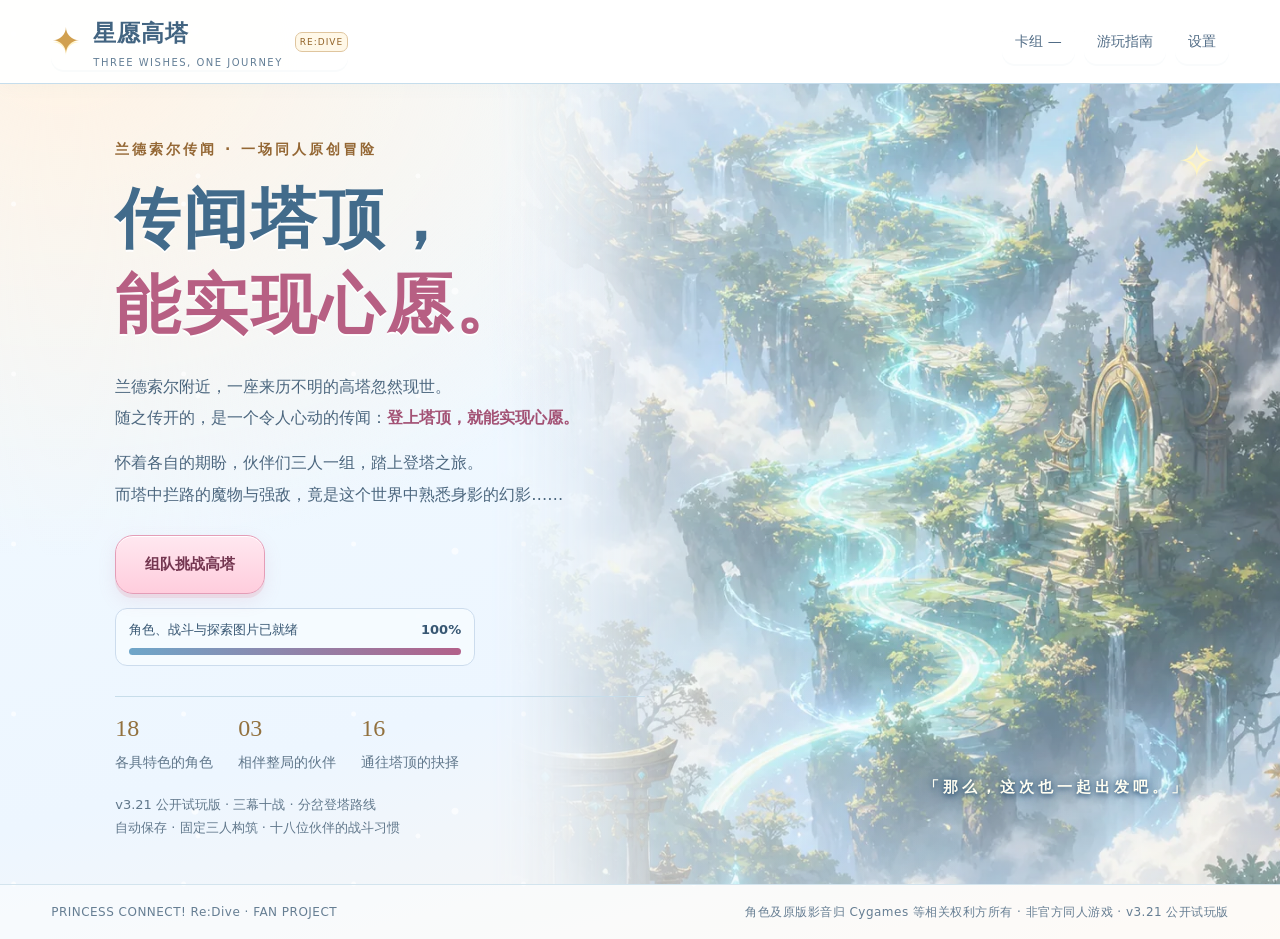
==== commit db7d9bd7: "Publish v3.21 with first-act elite routes and encouragement hit feedback" ====
--- a/index.html
+++ b/index.html
@@ -1,16 +1,16 @@
 <!doctype html>
 <html lang="zh-CN">
-<head><meta charset="utf-8"><meta name="viewport" content="width=device-width, initial-scale=1, viewport-fit=cover"><meta name="theme-color" content="#eff8ff"><meta name="description" content="兰德索尔附近忽然出现一座高塔。传闻登上塔顶就能实现心愿，三名伙伴结伴挑战熟悉身影的幻影。公主连接同人卡牌远征。"><title>星愿高塔 · 三人的远征</title><link rel="preload" as="image" href="assets/ui/map_bg.webp"><link rel="stylesheet" href="tower.css?release=3.20.0"><link rel="stylesheet" href="presentation.css?release=3.20.0"><link rel="stylesheet" href="feedback.css?release=3.20.0"><link rel="stylesheet" href="experience.css?release=3.20.0"><link rel="stylesheet" href="battle-layout.css?release=3.20.0"><link rel="stylesheet" href="boss-performance.css?release=3.20.0"><link rel="stylesheet" href="onboarding.css?release=3.20.0"><link rel="stylesheet" href="tutorial-pointer.css?release=3.20.0"><link rel="stylesheet" href="content-polish.css?release=3.20.0"><link rel="stylesheet" href="expedition.css?release=3.20.0"><link rel="stylesheet" href="combat-v3.3.css?release=3.20.0"><link rel="stylesheet" href="combat-v3.4.css?release=3.20.0"><link rel="stylesheet" href="combat-v3.5.css?release=3.20.0"><link rel="stylesheet" href="combat-v3.6.css?release=3.20.0"><link rel="stylesheet" href="bright-theme.css?release=3.20.0"><link rel="stylesheet" href="route-map.css?release=3.20.0"><link rel="stylesheet" href="boss-phase.css?release=3.20.0"><link rel="stylesheet" href="battle-depth.css?release=3.20.0"><link rel="stylesheet" href="asset-preload.css?release=3.20.0"><link rel="stylesheet" href="shop-v320.css?release=3.20.0"></head>
+<head><meta charset="utf-8"><meta name="viewport" content="width=device-width, initial-scale=1, viewport-fit=cover"><meta name="theme-color" content="#eff8ff"><meta name="description" content="兰德索尔附近忽然出现一座高塔。传闻登上塔顶就能实现心愿，三名伙伴结伴挑战熟悉身影的幻影。公主连接同人卡牌远征。"><title>星愿高塔 · 三人的远征</title><link rel="preload" as="image" href="assets/ui/map_bg.webp"><link rel="stylesheet" href="tower.css?release=3.21.0"><link rel="stylesheet" href="presentation.css?release=3.21.0"><link rel="stylesheet" href="feedback.css?release=3.21.0"><link rel="stylesheet" href="experience.css?release=3.21.0"><link rel="stylesheet" href="battle-layout.css?release=3.21.0"><link rel="stylesheet" href="boss-performance.css?release=3.21.0"><link rel="stylesheet" href="onboarding.css?release=3.21.0"><link rel="stylesheet" href="tutorial-pointer.css?release=3.21.0"><link rel="stylesheet" href="content-polish.css?release=3.21.0"><link rel="stylesheet" href="expedition.css?release=3.21.0"><link rel="stylesheet" href="combat-v3.3.css?release=3.21.0"><link rel="stylesheet" href="combat-v3.4.css?release=3.21.0"><link rel="stylesheet" href="combat-v3.5.css?release=3.21.0"><link rel="stylesheet" href="combat-v3.6.css?release=3.21.0"><link rel="stylesheet" href="bright-theme.css?release=3.21.0"><link rel="stylesheet" href="route-map.css?release=3.21.0"><link rel="stylesheet" href="boss-phase.css?release=3.21.0"><link rel="stylesheet" href="battle-depth.css?release=3.21.0"><link rel="stylesheet" href="asset-preload.css?release=3.21.0"><link rel="stylesheet" href="shop-v320.css?release=3.21.0"></head>
 <body>
 <div class="ambient" aria-hidden="true"></div>
 <header class="topbar"><button class="brand" data-action="home" aria-label="星愿高塔首页"><span class="brand-star">✦</span><span>星愿高塔<small>THREE WISHES, ONE JOURNEY</small></span><span class="edition">RE:DIVE</span></button><nav aria-label="远征菜单"><span id="run-meta"></span><button data-action="deck">卡组 <span id="deck-count">—</span></button><button data-action="rules">游玩指南</button><button data-action="settings" aria-label="音频和演出设置">设置</button></nav></header>
 <main id="app" tabindex="-1"></main>
-<footer><span>PRINCESS CONNECT! Re:Dive · FAN PROJECT</span><span>角色及原版影音归 Cygames 等相关权利方所有 · 非官方同人游戏 · v3.20 公开试玩版</span></footer>
+<footer><span>PRINCESS CONNECT! Re:Dive · FAN PROJECT</span><span>角色及原版影音归 Cygames 等相关权利方所有 · 非官方同人游戏 · v3.21 公开试玩版</span></footer>
 <div id="toast" role="status" aria-live="polite"></div>
 <dialog id="modal" aria-labelledby="modal-title"><div class="modal-head"><div><p class="eyebrow" id="modal-label">EXPEDITION NOTES</p><h2 id="modal-title"></h2></div><button class="close" data-action="close-modal" aria-label="关闭">×</button></div><div id="modal-body"></div></dialog>
 <div id="burst-overlay" class="burst-overlay" hidden role="dialog" aria-modal="true" aria-label="角色必杀演出"><div class="burst-glow"></div><video id="burst-video" muted playsinline></video><img id="burst-portrait" alt=""><div class="burst-caption"><span>UNION BURST</span><h2 id="burst-name"></h2><p id="burst-hero"></p></div><p id="burst-status" role="status" aria-live="polite"></p><button data-action="skip-burst">跳过演出 <kbd>Esc</kbd></button></div>
 <div id="boss-entry" class="boss-entry" hidden role="dialog" aria-modal="true" aria-label="Boss登场"></div>
 <div id="burst-tail" class="burst-tail" hidden><span id="burst-tail-name"></span><button data-action="skip-burst">跳过语音</button></div>
 <noscript>请在浏览器中启用 JavaScript 后游玩。</noscript>
-<script src="content.js?release=3.20.0"></script><script src="combat-engine.js?release=3.20.0"></script><script src="combat-preview.js?release=3.20.0"></script><script src="card-copy.js?release=3.20.0"></script><script src="tower-run.js?release=3.20.0"></script><script src="build-config.js?release=3.20.0"></script><script src="tutorial.js?release=3.20.0"></script><script src="hand-order.js?release=3.20.0"></script><script src="tutorial-pointer.js?release=3.20.0"></script><script src="assets/media/manifest.js?release=3.20.0"></script><script src="assets/enemies/priconne/manifest.js?release=3.20.0"></script><script src="assets/encounter-cast/manifest.js?release=3.20.0"></script><script src="assets/audio/priconne/manifest.js?release=3.20.0"></script><script src="assets/roster/manifest.js?release=3.20.0"></script><script src="asset-preload.js?release=3.20.0"></script><script src="media-preload.js?release=3.20.0"></script><script src="presentation-player.js?release=3.20.0"></script><script src="combat-vfx.js?release=3.20.0"></script><script src="combat-feedback.js?release=3.20.0"></script><script src="boss-performance.js?release=3.20.0"></script><script src="route-map.js?release=3.20.0"></script><script src="boss-phase-art.js?release=3.20.0"></script><script src="battle-depth.js?release=3.20.0"></script><script src="tower-app.js?release=3.20.0"></script>
+<script src="content.js?release=3.21.0"></script><script src="combat-engine.js?release=3.21.0"></script><script src="combat-preview.js?release=3.21.0"></script><script src="card-copy.js?release=3.21.0"></script><script src="tower-run.js?release=3.21.0"></script><script src="build-config.js?release=3.21.0"></script><script src="tutorial.js?release=3.21.0"></script><script src="hand-order.js?release=3.21.0"></script><script src="tutorial-pointer.js?release=3.21.0"></script><script src="assets/media/manifest.js?release=3.21.0"></script><script src="assets/enemies/priconne/manifest.js?release=3.21.0"></script><script src="assets/encounter-cast/manifest.js?release=3.21.0"></script><script src="assets/audio/priconne/manifest.js?release=3.21.0"></script><script src="assets/roster/manifest.js?release=3.21.0"></script><script src="asset-preload.js?release=3.21.0"></script><script src="media-preload.js?release=3.21.0"></script><script src="presentation-player.js?release=3.21.0"></script><script src="combat-vfx.js?release=3.21.0"></script><script src="combat-feedback.js?release=3.21.0"></script><script src="boss-performance.js?release=3.21.0"></script><script src="route-map.js?release=3.21.0"></script><script src="boss-phase-art.js?release=3.21.0"></script><script src="battle-depth.js?release=3.21.0"></script><script src="tower-app.js?release=3.21.0"></script>
 </body></html>
--- a/feedback.css
+++ b/feedback.css
@@ -264,6 +264,15 @@
 .fx-number{width:max-content;max-width:220px;font:800 clamp(21px,2.5vw,32px)/1.1 system-ui,"Microsoft YaHei",sans-serif;letter-spacing:.02em;text-shadow:0 2px 2px #08101e,2px 0 2px #08101e,-2px 0 2px #08101e,0 0 10px #08101e;z-index:3}
 .fx-number.big{font-size:clamp(32px,3.8vw,49px);color:#fff3d2}
 .fx-number.label{font-size:clamp(14px,1.5vw,19px);letter-spacing:0;max-width:170px;line-height:1.25}
+.fx-number.empowered { display:inline-flex; align-items:center; gap:4px; z-index:4 }
+.fx-encouragement {
+  display:inline-flex; align-items:center; gap:3px; padding:2px 7px 2px 3px;
+  border:1px solid #aff7ce; border-radius:20px; background:#17453af2; color:#effff6;
+  font:700 clamp(12px,1.2vw,16px)/1.2 system-ui,"Microsoft YaHei",sans-serif;
+  letter-spacing:0; white-space:nowrap; text-shadow:none; box-shadow:0 2px 6px #14272073;
+}
+.fx-encouragement img { display:block; width:1.35em; height:1.35em; border-radius:50%; background:#edf7da; object-fit:cover }
+.status[data-status="buff"] img { width:1em; height:1em; border-radius:50%; vertical-align:-.13em; margin-right:2px; background:#f5f7dc }
 .fx-burst-wave{width:190px;height:190px;border:4px solid var(--fx-color);border-radius:50%;background:radial-gradient(circle,transparent 45%,color-mix(in srgb,var(--fx-color) 24%,transparent) 64%,transparent 70%);box-shadow:0 0 35px color-mix(in srgb,var(--fx-color) 55%,transparent),inset 0 0 30px color-mix(in srgb,var(--fx-color) 30%,transparent)}
 .fx-meteor{width:22px;height:100px;border-radius:90% 90% 20% 20%;background:linear-gradient(0deg,#ffeefc 0 9%,var(--fx-color) 18%,transparent 100%);filter:drop-shadow(0 0 10px var(--fx-color))}
 .fx-meteor:after{content:"";position:absolute;left:-3px;bottom:-9px;width:28px;height:28px;background:#f2eaff;clip-path:polygon(50% 0,62% 35%,100% 50%,62% 62%,50% 100%,35% 62%,0 50%,35% 35%);box-shadow:0 0 12px var(--fx-color)}
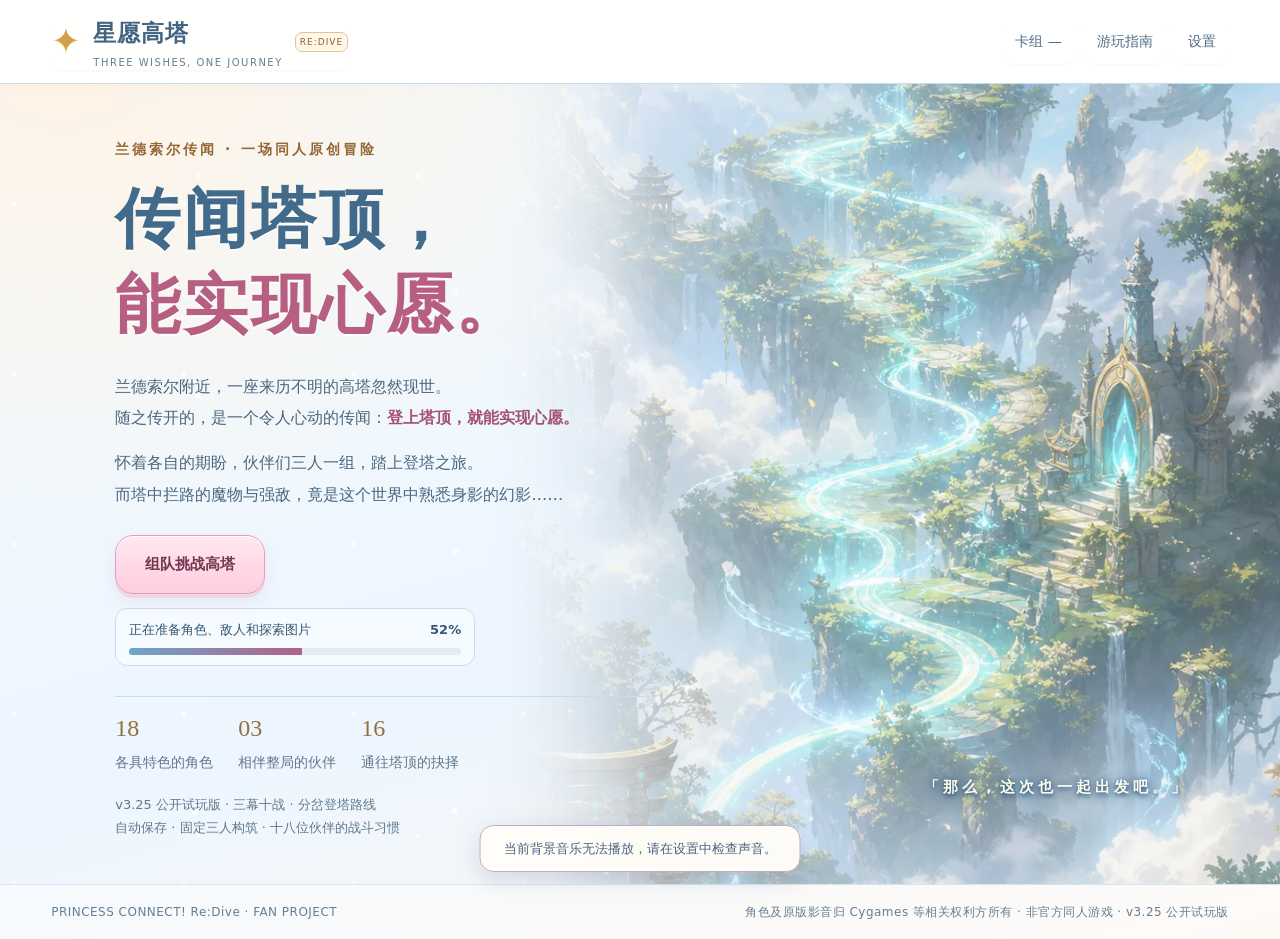
==== commit b24aad75: "Publish v3.25 with aligned party portraits and seamless burst recovery" ====
--- a/index.html
+++ b/index.html
@@ -1,16 +1,16 @@
 <!doctype html>
 <html lang="zh-CN">
-<head><meta charset="utf-8"><meta name="viewport" content="width=device-width, initial-scale=1, viewport-fit=cover"><meta name="theme-color" content="#eff8ff"><meta name="description" content="兰德索尔附近忽然出现一座高塔。传闻登上塔顶就能实现心愿，三名伙伴结伴挑战熟悉身影的幻影。公主连接同人卡牌远征。"><title>星愿高塔 · 三人的远征</title><link rel="preload" as="image" href="assets/ui/map_bg.webp"><link rel="stylesheet" href="tower.css?release=3.21.0"><link rel="stylesheet" href="presentation.css?release=3.21.0"><link rel="stylesheet" href="feedback.css?release=3.21.0"><link rel="stylesheet" href="experience.css?release=3.21.0"><link rel="stylesheet" href="battle-layout.css?release=3.21.0"><link rel="stylesheet" href="boss-performance.css?release=3.21.0"><link rel="stylesheet" href="onboarding.css?release=3.21.0"><link rel="stylesheet" href="tutorial-pointer.css?release=3.21.0"><link rel="stylesheet" href="content-polish.css?release=3.21.0"><link rel="stylesheet" href="expedition.css?release=3.21.0"><link rel="stylesheet" href="combat-v3.3.css?release=3.21.0"><link rel="stylesheet" href="combat-v3.4.css?release=3.21.0"><link rel="stylesheet" href="combat-v3.5.css?release=3.21.0"><link rel="stylesheet" href="combat-v3.6.css?release=3.21.0"><link rel="stylesheet" href="bright-theme.css?release=3.21.0"><link rel="stylesheet" href="route-map.css?release=3.21.0"><link rel="stylesheet" href="boss-phase.css?release=3.21.0"><link rel="stylesheet" href="battle-depth.css?release=3.21.0"><link rel="stylesheet" href="asset-preload.css?release=3.21.0"><link rel="stylesheet" href="shop-v320.css?release=3.21.0"></head>
+<head><meta charset="utf-8"><meta name="viewport" content="width=device-width, initial-scale=1, viewport-fit=cover"><meta name="theme-color" content="#eff8ff"><meta name="description" content="兰德索尔附近忽然出现一座高塔。传闻登上塔顶就能实现心愿，三名伙伴结伴挑战熟悉身影的幻影。公主连接同人卡牌远征。"><title>星愿高塔 · 三人的远征</title><link rel="preload" as="image" href="assets/ui/map_bg.webp"><link rel="stylesheet" href="tower.css?release=3.25.0"><link rel="stylesheet" href="presentation.css?release=3.25.0"><link rel="stylesheet" href="feedback.css?release=3.25.0"><link rel="stylesheet" href="enemy-motion.css?release=3.25.0"><link rel="stylesheet" href="experience.css?release=3.25.0"><link rel="stylesheet" href="battle-layout.css?release=3.25.0"><link rel="stylesheet" href="boss-performance.css?release=3.25.0"><link rel="stylesheet" href="onboarding.css?release=3.25.0"><link rel="stylesheet" href="tutorial-pointer.css?release=3.25.0"><link rel="stylesheet" href="content-polish.css?release=3.25.0"><link rel="stylesheet" href="expedition.css?release=3.25.0"><link rel="stylesheet" href="combat-v3.3.css?release=3.25.0"><link rel="stylesheet" href="combat-v3.4.css?release=3.25.0"><link rel="stylesheet" href="combat-v3.5.css?release=3.25.0"><link rel="stylesheet" href="combat-v3.6.css?release=3.25.0"><link rel="stylesheet" href="bright-theme.css?release=3.25.0"><link rel="stylesheet" href="route-map.css?release=3.25.0"><link rel="stylesheet" href="boss-phase.css?release=3.25.0"><link rel="stylesheet" href="battle-depth.css?release=3.25.0"><link rel="stylesheet" href="asset-preload.css?release=3.25.0"><link rel="stylesheet" href="shop-v320.css?release=3.25.0"></head>
 <body>
 <div class="ambient" aria-hidden="true"></div>
 <header class="topbar"><button class="brand" data-action="home" aria-label="星愿高塔首页"><span class="brand-star">✦</span><span>星愿高塔<small>THREE WISHES, ONE JOURNEY</small></span><span class="edition">RE:DIVE</span></button><nav aria-label="远征菜单"><span id="run-meta"></span><button data-action="deck">卡组 <span id="deck-count">—</span></button><button data-action="rules">游玩指南</button><button data-action="settings" aria-label="音频和演出设置">设置</button></nav></header>
 <main id="app" tabindex="-1"></main>
-<footer><span>PRINCESS CONNECT! Re:Dive · FAN PROJECT</span><span>角色及原版影音归 Cygames 等相关权利方所有 · 非官方同人游戏 · v3.21 公开试玩版</span></footer>
+<footer><span>PRINCESS CONNECT! Re:Dive · FAN PROJECT</span><span>角色及原版影音归 Cygames 等相关权利方所有 · 非官方同人游戏 · v3.25 公开试玩版</span></footer>
 <div id="toast" role="status" aria-live="polite"></div>
 <dialog id="modal" aria-labelledby="modal-title"><div class="modal-head"><div><p class="eyebrow" id="modal-label">EXPEDITION NOTES</p><h2 id="modal-title"></h2></div><button class="close" data-action="close-modal" aria-label="关闭">×</button></div><div id="modal-body"></div></dialog>
 <div id="burst-overlay" class="burst-overlay" hidden role="dialog" aria-modal="true" aria-label="角色必杀演出"><div class="burst-glow"></div><video id="burst-video" muted playsinline></video><img id="burst-portrait" alt=""><div class="burst-caption"><span>UNION BURST</span><h2 id="burst-name"></h2><p id="burst-hero"></p></div><p id="burst-status" role="status" aria-live="polite"></p><button data-action="skip-burst">跳过演出 <kbd>Esc</kbd></button></div>
 <div id="boss-entry" class="boss-entry" hidden role="dialog" aria-modal="true" aria-label="Boss登场"></div>
 <div id="burst-tail" class="burst-tail" hidden><span id="burst-tail-name"></span><button data-action="skip-burst">跳过语音</button></div>
 <noscript>请在浏览器中启用 JavaScript 后游玩。</noscript>
-<script src="content.js?release=3.21.0"></script><script src="combat-engine.js?release=3.21.0"></script><script src="combat-preview.js?release=3.21.0"></script><script src="card-copy.js?release=3.21.0"></script><script src="tower-run.js?release=3.21.0"></script><script src="build-config.js?release=3.21.0"></script><script src="tutorial.js?release=3.21.0"></script><script src="hand-order.js?release=3.21.0"></script><script src="tutorial-pointer.js?release=3.21.0"></script><script src="assets/media/manifest.js?release=3.21.0"></script><script src="assets/enemies/priconne/manifest.js?release=3.21.0"></script><script src="assets/encounter-cast/manifest.js?release=3.21.0"></script><script src="assets/audio/priconne/manifest.js?release=3.21.0"></script><script src="assets/roster/manifest.js?release=3.21.0"></script><script src="asset-preload.js?release=3.21.0"></script><script src="media-preload.js?release=3.21.0"></script><script src="presentation-player.js?release=3.21.0"></script><script src="combat-vfx.js?release=3.21.0"></script><script src="combat-feedback.js?release=3.21.0"></script><script src="boss-performance.js?release=3.21.0"></script><script src="route-map.js?release=3.21.0"></script><script src="boss-phase-art.js?release=3.21.0"></script><script src="battle-depth.js?release=3.21.0"></script><script src="tower-app.js?release=3.21.0"></script>
+<script src="content.js?release=3.25.0"></script><script src="combat-engine.js?release=3.25.0"></script><script src="combat-preview.js?release=3.25.0"></script><script src="card-copy.js?release=3.25.0"></script><script src="tower-run.js?release=3.25.0"></script><script src="build-config.js?release=3.25.0"></script><script src="tutorial.js?release=3.25.0"></script><script src="hand-order.js?release=3.25.0"></script><script src="tutorial-pointer.js?release=3.25.0"></script><script src="assets/media/manifest.js?release=3.25.0"></script><script src="assets/enemies/priconne/manifest.js?release=3.25.0"></script><script src="assets/enemies/priconne/attacks/manifest.js?release=3.25.0"></script><script src="assets/encounter-cast/manifest.js?release=3.25.0"></script><script src="assets/audio/priconne/manifest.js?release=3.25.0"></script><script src="assets/roster/manifest.js?release=3.25.0"></script><script src="asset-preload.js?release=3.25.0"></script><script src="media-preload.js?release=3.25.0"></script><script src="presentation-player.js?release=3.25.0"></script><script src="combat-vfx.js?release=3.25.0"></script><script src="enemy-motion.js?release=3.25.0"></script><script src="combat-feedback.js?release=3.25.0"></script><script src="boss-performance.js?release=3.25.0"></script><script src="route-map.js?release=3.25.0"></script><script src="boss-phase-art.js?release=3.25.0"></script><script src="battle-depth.js?release=3.25.0"></script><script src="tower-app.js?release=3.25.0"></script>
 </body></html>
--- a/feedback.css
+++ b/feedback.css
@@ -1,6 +1,34 @@
 /* Native effects sit over the battlefield, below the cinematic overlay. */
 .combat-fx-layer{position:fixed;inset:0;pointer-events:none;overflow:hidden;z-index:1700;contain:strict;isolation:isolate;border-radius:10px}
 .combat-fx-canvas{position:absolute;inset:0;width:100%;height:100%;pointer-events:none;z-index:1}
+.combat-fx.fx-contact-ward {
+  width:var(--fx-size); height:var(--fx-size); z-index:2;
+}
+.fx-contact-ward svg { display:block; width:100%; height:100%; overflow:visible; }
+.fx-contact-ward path {
+  fill:#5ebce7b8; stroke:#e1fbff; stroke-width:2;
+  stroke-linejoin:round; transform-box:fill-box; transform-origin:center;
+}
+.fx-contact-ward path + path { fill:#3887ccc9; }
+.fx-contact-ward path.ward-chevron { fill:none; stroke:#fffbd6; stroke-width:3; }
+.fx-contact-ward.pierced path { stroke:#fff5d5; }
+.melee-actor, .melee-pose, .melee-weapon-pin { position:absolute; pointer-events:none; }
+.melee-actor { visibility:hidden; width:0; height:0; z-index:0; transform-origin:0 0; }
+.melee-pose > .melee-portrait { display:block; width:100%; height:100%; max-width:none; max-height:none; }
+.melee-pose::after {
+  content:''; position:absolute; left:28%; bottom:-1%; width:44%; height:4%; z-index:-1;
+  background:radial-gradient(ellipse,#30283573,transparent 73%);
+}
+.melee-weapon-pin { width:0; height:0; }
+.combat-fx.fx-melee-contact-cut {
+  width:var(--fx-size); height:calc(var(--fx-size) * .42);
+  border-top:3px solid #fff4d6; border-radius:50%;
+  filter:drop-shadow(0 1px 1px var(--fx-color));
+}
+.combat-fx.fx-melee-contact-spark {
+  width:20px; height:23px; background:linear-gradient(35deg,var(--fx-color),#fffbdc);
+  clip-path:polygon(49% 0,59% 37%,98% 21%,67% 52%,88% 83%,56% 65%,45% 100%,40% 64%,0 78%,31% 51%,10% 22%,41% 38%);
+}
 .fx-boss-windup {
   width: var(--fx-size, 100px);
   height: var(--fx-size, 100px);
@@ -21,6 +49,22 @@
   width: var(--fx-size, 100px);
   aspect-ratio: 1;
   transform: translate(-50%, -50%);
+}
+.combat-fx.fx-boss-weapon-glint {
+  width: var(--fx-size);
+  aspect-ratio: 1;
+  background: radial-gradient(circle, white 7%, #fff8d7 14%, var(--fx-color) 37%, transparent 70%);
+  clip-path: polygon(50% 0,57% 38%,82% 20%,63% 46%,100% 55%,60% 60%,48% 100%,42% 63%,12% 79%,36% 54%,0 43%,41% 40%);
+  z-index: 3;
+}
+.combat-fx.fx-boss-blade-path {
+  height: 9px;
+  margin-top: -4px;
+  transform: none;
+  transform-origin: left center;
+  background: linear-gradient(0deg, transparent, var(--fx-color) 25%, #fffce6 60%, var(--fx-color) 75%, transparent);
+  clip-path: polygon(0 49%,42% 31%,79% 0,100% 48%,89% 53%,76% 100%,42% 63%);
+  z-index: 2;
 }
 .combat-fx.boss-shot {
   width: 55px;
--- a/enemy-motion.css
+++ b/enemy-motion.css
@@ -0,0 +1,56 @@
+.battle-page .arena .fighter.enemy .enemy-art:has(> .enemy-attack-sprite) {
+  /* A forward leap or a swinging axe can travel beyond the resting portrait.
+     Keep the two HUD rows clear without cutting the attacker's face in half. */
+  overflow: visible;
+  clip-path: inset(-4% -150% 0);
+}
+.enemy-art .enemy-attack-sprite {
+  position: absolute;
+  display: block;
+  pointer-events: none;
+  overflow: hidden;
+  opacity: 0;
+  will-change: transform, opacity;
+}
+.enemy-attack-atlas {
+  position: absolute;
+  top: 0;
+  left: 0;
+  background-size: 100% 100%;
+  background-repeat: no-repeat;
+  will-change: transform;
+}
+
+.enemy-projectile {
+  position: absolute;
+  z-index: 1;
+  pointer-events: none;
+  aspect-ratio: 111 / 83;
+  opacity: 0;
+}
+.enemy-projectile::before,
+.enemy-projectile::after {
+  content: '';
+  position: absolute;
+}
+.enemy-projectile::before {
+  z-index: 1;
+  inset: 0;
+  background: var(--shot-art) center / contain no-repeat;
+  filter: drop-shadow(0 2px 2px #583810ad);
+}
+.enemy-projectile::after {
+  left: 65%;
+  top: 34%;
+  width: 125%;
+  height: 33%;
+  border-radius: 50%;
+  background: linear-gradient(90deg,#ffebaecc,transparent);
+  transform-origin: 0 50%;
+}
+.enemy-projectile.is-magic:not(.has-art)::before {
+  border-radius: 50%;
+  background: radial-gradient(ellipse at 37% 48%,#fffcdb 7%,#ffd676 33%,#ff9652 58%,transparent 74%);
+  filter: drop-shadow(0 0 5px #ff994b);
+}
+.enemy-projectile.is-magic::after { background: linear-gradient(90deg,#ffb156dc,transparent); }
--- a/combat-v3.6.css
+++ b/combat-v3.6.css
@@ -1,5 +1,11 @@
 /* Forecasts share existing HP tracks. The compact footer keeps cards readable. */
 .hp-track,.boss-hp-track{position:relative;overflow:hidden}
+.hp-track>i,.boss-hp-fill{width:100%;transform-origin:left center}
+.battle-page .hp-track>i{transition:transform 100ms ease-out}
+.battle-page .boss-hp-fill{transition:transform 180ms ease-out}
+@media(prefers-reduced-motion:reduce){
+  .battle-page .hp-track>i,.battle-page .boss-hp-fill{transition:none}
+}
 .hp-track .hp-forecast,.boss-hp-track .hp-forecast{position:absolute;top:0;height:100%;z-index:2;background:repeating-linear-gradient(115deg,#ffb0aa 0 3px,#b34260 3px 6px);transition:width .12s ease;pointer-events:none}
 .hp-track .hp-forecast.is-heal,.boss-hp-track .hp-forecast.is-heal{background:repeating-linear-gradient(115deg,#e4ffc9 0 3px,#68bda4 3px 6px)}
 .battle-page .fighter-info{position:relative}
--- a/bright-theme.css
+++ b/bright-theme.css
@@ -227,3 +227,123 @@
  .guide-terms{margin-left:13px;margin-right:13px}.guide-terms>div{grid-template-columns:1fr;gap:3px;padding:9px 0}
  .guide-actions{justify-content:stretch}.guide-actions button{flex:1;padding-inline:10px;white-space:nowrap}
 }
+
+/* The party stands in the Landosol plaza. Keep the stage and control rows
+   separate so a nameplate, move button or focus ring never covers a face. */
+.party-page{max-width:1510px;padding:clamp(16px,2.3vw,34px) clamp(14px,4.2vw,72px) 42px}
+.party-stage{
+  isolation:isolate;position:relative;display:grid;grid-template-columns:minmax(220px,.73fr) minmax(0,1.7fr);
+  align-items:stretch;gap:clamp(12px,3vw,52px);padding:24px clamp(16px,3vw,50px) 20px;
+  border:1px solid #a7cbd7;border-radius:26px;
+  background:linear-gradient(105deg,#fffcf3 3%,#fffdf0f5 23%,#fffce8b8 35%,#e4f9ff26 54%,transparent 73%),
+    linear-gradient(0deg,#d6e9e7aa,transparent 31%),url('assets/ui/app_bg.webp') center 54%/123% auto no-repeat,#dceff7;
+  box-shadow:inset 0 0 0 4px #ffffff80,0 8px 24px #8299ac21;
+}
+.party-brief{z-index:1;min-width:0;align-self:center;padding:8px 0}
+.party-counter{display:flex;align-items:center;gap:8px;margin:0 0 12px;color:#815d37;font-size:14px;font-weight:700;letter-spacing:.08em}
+.party-counter>span{font-size:17px;color:#b5833c}
+.party-counter b{font:600 13px/1.3 system-ui,sans-serif;color:#785d3e;letter-spacing:.04em;border-left:1px solid #beaa83;padding-left:10px}
+.party-brief h2{margin:0;color:#334f67;font:700 clamp(36px,3.7vw,57px)/1.17 "Microsoft YaHei UI","Yu Gothic UI",sans-serif;letter-spacing:.035em}
+.party-plan{margin:14px 0 0;color:#435d68;max-width:23em;font-size:16px;line-height:1.8;text-wrap:pretty}
+.party-depart{display:flex;align-items:center;flex-wrap:wrap;gap:12px;margin-top:22px}
+.party-tactics{padding:5px 2px;border:0;border-bottom:1px solid #aab8b3;border-radius:0;box-shadow:none;background:transparent;color:#516874;font-weight:600;font-size:14px}
+.party-tactics:hover:not(:disabled){box-shadow:none;background:#ffffff70}
+.party-depart button.primary{display:inline-flex;align-items:center;gap:22px;padding:10px 21px;min-height:46px;border-radius:12px;border:1px solid #b65277;background:linear-gradient(150deg,#bf5e82,#a4476e);box-shadow:inset 0 1px 0 #ecc5d0,0 3px 0 #793b5f38;color:#fff;font-weight:700;font-size:16px;text-shadow:0 1px 2px #66344842}
+.party-depart button.primary:hover:not(:disabled){background:linear-gradient(150deg,#b64d78,#923c61);color:white}
+.party-depart button:disabled{background:#ede8e6;color:#786f72;border-color:#c7b9bd;box-shadow:none;text-shadow:none}
+.party-lineup{position:relative;display:grid;align-items:end;grid-template-columns:repeat(3,minmax(0,1fr));gap:clamp(5px,1.2vw,20px)}
+.party-slot{position:relative;display:flex;flex-direction:column;min-width:0;align-items:stretch;justify-content:flex-end;height:100%}
+.party-lineup .party-figure{
+  position:relative;width:100%;display:flex;flex-direction:column;align-items:stretch;justify-content:flex-end;
+  border:0;border-radius:10px;color:#324e65;background:transparent;box-shadow:none;padding:0;
+  transform:none;transition:none;
+}
+.party-lineup .party-figure:hover:not(:disabled){border:0;background:transparent;box-shadow:none;color:#344f64;transform:none}
+.party-art{position:relative;height:clamp(188px,18vw,278px);display:grid;place-items:end center;}
+.party-art:before{content:"";position:absolute;inset:auto 7% 0;height:13px;border-radius:50%;background:radial-gradient(ellipse,#6176805c 0%,#738c991a 57%,transparent 76%);}
+.party-art img{position:absolute;inset:0;display:block;width:100%;height:100%;object-fit:contain;object-position:bottom;filter:drop-shadow(0 2px 1px #405a7344);transform-origin:bottom center;transition:transform .2s ease-out}
+@media(hover:hover){.party-figure:hover .party-art img{transform:translateY(-3px)}}
+.party-plate{position:relative;display:flex;align-items:center;min-height:43px;gap:8px;padding:6px 34px 6px 10px;
+  border:1px solid #fff;border-bottom:2px solid color-mix(in srgb,var(--hero) 65%,#8b96a1);
+  background:linear-gradient(110deg,#ffffffef,#fffdf4ed);border-radius:11px;box-shadow:0 3px 8px #536d821c;text-align:left}
+.party-position{color:#66583e;font-size:12px;letter-spacing:.07em;font-weight:650;white-space:nowrap}
+.party-plate strong{font-size:clamp(15px,1.65vw,24px);line-height:1.2;white-space:nowrap;letter-spacing:.02em}
+.party-slot .party-move{position:absolute;right:3px;bottom:4px;padding:0;width:35px;height:35px;min-height:0;border-radius:8px;color:#42647a;border:1px solid #c8dae2;background:#f5fbfd;font:600 19px/1 system-ui}
+.empty-party-slot{align-self:stretch;min-height:150px;display:flex;flex-direction:column;align-items:center;justify-content:center;gap:8px;border:1px dashed #7396ab;border-radius:16px;background:#f8ffffad;color:#476577;font-size:14px}
+.empty-party-slot span{font-size:26px;font-weight:400}
+.party-settings{display:flex;justify-content:space-between;align-items:center;gap:18px;margin:8px 3px 20px;color:#526c7e;font-size:14px}
+.party-tutorial{min-height:36px;display:inline-flex;align-items:center;gap:8px;cursor:pointer}
+.party-tutorial input{width:18px;height:18px;margin:0}
+.party-seed{position:relative;margin-left:auto}
+.party-seed summary{min-height:36px;display:list-item;align-content:center;cursor:pointer;font-size:14px}
+.party-seed summary:focus-visible{outline:3px solid #9a568d;outline-offset:3px}
+.party-seed label{display:flex;align-items:center;gap:9px;padding:9px 12px;position:absolute;right:0;top:100%;z-index:4;background:#fff;border:1px solid #cadeea;border-radius:10px;box-shadow:0 4px 15px #48677824;white-space:nowrap}
+.party-seed input{width:140px;padding:6px 9px;font:600 14px system-ui}
+.party-library-head{display:flex;align-items:center;justify-content:space-between;flex-wrap:wrap;gap:10px 14px;margin-bottom:14px}
+.party-library-head p{margin:0;color:#60748a;font-size:14px}
+.party-switch{display:inline-flex;gap:3px;padding:3px;border:1px solid #c2d9e6;background:#e5eff6;border-radius:13px}
+.party-switch button{min-height:38px;padding:7px 19px;margin:0;border:1px solid transparent;background:transparent;box-shadow:none;color:#526c82;font-size:16px;font-weight:650;border-radius:10px}
+.party-switch button[aria-pressed=true]{color:#884867;border-color:#e1beca;background:#fff9fc;box-shadow:0 2px 5px #72879e19}
+.party-presets,.party-roster{display:grid;grid-template-columns:repeat(4,minmax(0,1fr));gap:12px}
+.party-preset,.party-recruit{position:relative;min-width:0;border-radius:15px;background:linear-gradient(140deg,#fff,#f6fbfd);border:1px solid #c1d9e5;color:#34546a;box-shadow:0 3px 10px #4b758111}
+.party-preset{display:flex;align-items:center;gap:clamp(9px,1vw,16px);padding:14px 12px;min-height:89px;text-align:left}
+.party-preset-art{display:flex;flex-shrink:0;align-items:center;padding-right:2px}
+.party-preset-art img{display:block;width:clamp(27px,2.55vw,40px);aspect-ratio:1;object-fit:cover;border-radius:50%;background:#e4f3fb;border:2px solid white;outline:1px solid #c4d7de;box-shadow:0 2px 3px #6884871c}
+.party-preset-art img+img{margin-left:-8px}
+.party-preset-copy,.party-recruit-copy,.party-swap span{min-width:0;display:grid;gap:3px}
+.party-preset-copy strong,.party-recruit-copy strong{font-size:clamp(16px,1.4vw,21px);line-height:1.25}
+.party-preset-copy small,.party-recruit-copy small{color:#61758a;font-size:13px;line-height:1.5}
+.party-preset[aria-pressed=true],.party-recruit[aria-pressed=true]{background:linear-gradient(120deg,#fff6f9,#fffdf7);border:1px solid #c781a0;box-shadow:inset 0 0 0 1px #e4b6cb,0 4px 10px #a16c8b14}
+.party-check{position:absolute;top:0;right:0;padding:3px 7px 4px 8px;border-radius:0 13px 0 13px;background:#a8557c;color:#fff;line-height:1;font-size:13px}
+.party-recruit{display:grid;align-items:center;text-align:left;grid-template-columns:49px minmax(0,1fr) auto;gap:5px 9px;padding:12px}
+.party-recruit img,.party-swap img{width:49px;height:49px;border-radius:12px;border:2px solid white;outline:1px solid #cedde6;object-fit:cover;background:color-mix(in srgb,var(--hero,#bac9da) 23%,white)}
+.party-recruit-state{font-size:13px;font-weight:600;color:#6b7d91;align-self:start}
+.party-recruit[aria-pressed=true] .party-recruit-state{color:#914c6c}
+.party-recruit-habit{grid-column:1/-1;color:#526a7e;font-size:14px;line-height:1.5}
+.party-swap-list{display:grid;grid-template-columns:repeat(3,minmax(0,1fr));gap:10px}
+.party-swap{display:flex;flex-wrap:wrap;align-items:center;justify-content:center;gap:8px;padding:12px 6px;text-align:left}
+.party-swap small{font-size:13px}.party-swap strong{font-size:17px}.party-swap img{width:43px;height:43px}
+@media(max-width:1180px){.party-presets,.party-roster{grid-template-columns:repeat(3,minmax(0,1fr))}.party-preset{min-height:78px}}
+@media(max-width:830px){
+  .party-stage{grid-template-columns:minmax(140px,.58fr) minmax(0,1.5fr);gap:14px;padding:15px}
+  .party-brief h2{font-size:32px}.party-plan{font-size:14px}.party-counter{font-size:13px}
+  .party-art{height:170px}.party-plate{min-height:45px;display:grid;align-content:center;gap:1px;padding:4px 30px 4px 7px}
+  .party-plate strong{font-size:17px}.party-position{font-size:11px}
+  .party-slot .party-move{height:40px;width:27px;right:2px;bottom:3px}
+  .party-presets,.party-roster{grid-template-columns:repeat(2,minmax(0,1fr))}
+  .party-preset-art img{width:34px}
+}
+@media(max-width:600px){
+  body[data-screen=setup]{min-width:0}
+  body[data-screen=setup] .topbar{min-height:52px;height:auto;gap:6px;flex-wrap:nowrap;justify-content:space-between;padding:4px 12px}
+  body[data-screen=setup] .brand{width:auto;min-width:0;gap:5px;font-size:17px}
+  body[data-screen=setup] .brand-star{font-size:23px}
+  body[data-screen=setup] .brand small,body[data-screen=setup] .edition{display:none}
+  body[data-screen=setup] .topbar nav{width:auto;justify-content:flex-end;gap:0}
+  body[data-screen=setup] .topbar nav>button{padding:5px 7px;font-size:13px;min-height:40px}
+  .party-page{padding:12px 12px 28px}.party-stage{grid-template-columns:1fr;gap:6px;padding:15px 10px 10px;border-radius:19px;
+    background:linear-gradient(170deg,#fffaf0fa 0%,#fffae8e6 22%,#f5faf561 47%,transparent 72%),
+    linear-gradient(0deg,#d5e9e6a0,transparent 37%),url('assets/ui/app_bg.webp') center/auto 123% no-repeat,#deeff6}
+  .party-brief{display:grid;grid-template-columns:minmax(0,1fr) auto;gap:3px 8px;align-items:center;padding:0 4px}
+  .party-counter{grid-column:1/-1;gap:5px;margin:0 0 1px;font-size:12px}
+  .party-counter>span{font-size:14px}.party-counter b{font-size:12px}
+  .party-brief h2{font-size:30px}.party-plan{grid-column:1/-1;margin:4px 0 0;max-width:none;font-size:14px;line-height:1.55}
+  .party-depart{grid-column:2;grid-row:2;margin:0;gap:8px}.party-tactics{font-size:12px}.party-depart button.primary{min-height:38px;padding:7px 11px;gap:6px;font-size:14px}
+  .party-lineup{gap:4px}.party-art{height:clamp(108px,33vw,169px)}.party-art:before{height:7px}
+  .party-plate{min-height:44px;padding-left:6px;padding-right:25px;border-radius:8px}.party-plate strong{font-size:16px}
+  .party-slot .party-move{min-width:26px;width:26px;height:42px;bottom:1px;right:0;border-radius:7px;border-color:transparent;background:transparent;font-size:17px}
+  .empty-party-slot{min-height:116px;font-size:13px}
+  .party-settings{font-size:13px;margin:4px 1px 13px}.party-seed summary{font-size:13px}
+  .party-library-head{gap:5px 10px;margin-bottom:9px}.party-switch button{min-height:37px;padding:6px 12px;font-size:15px}
+  .party-library-head p{font-size:12px}.party-presets,.party-roster{gap:8px}
+  .party-preset{flex-direction:column;align-items:flex-start;gap:7px;min-height:0;padding:11px 10px}
+  .party-preset-art img{width:32px}.party-preset-copy strong,.party-recruit-copy strong{font-size:17px}
+  .party-preset-copy small,.party-recruit-copy small{font-size:12px}
+  .party-recruit{grid-template-columns:38px minmax(0,1fr);padding:9px;gap:5px 6px}
+  .party-recruit img{width:38px;height:38px;border-radius:10px}
+  .party-recruit-copy{align-self:start}.party-recruit-copy small{font-size:11px}.party-recruit-habit{font-size:13px}
+  .party-recruit-state{grid-row:2;grid-column:1/-1;white-space:nowrap;justify-self:start}
+  .party-recruit[aria-pressed=false] .party-recruit-state{display:none}
+}
+@media(max-width:370px){.party-library-head p{width:100%}.party-recruit{grid-template-columns:30px minmax(0,1fr)}.party-recruit img{width:30px;height:30px}.party-plate strong{font-size:14px}}
+@media(prefers-reduced-motion:reduce){.party-art img{transition:none}.party-figure:hover .party-art img{transform:none}}
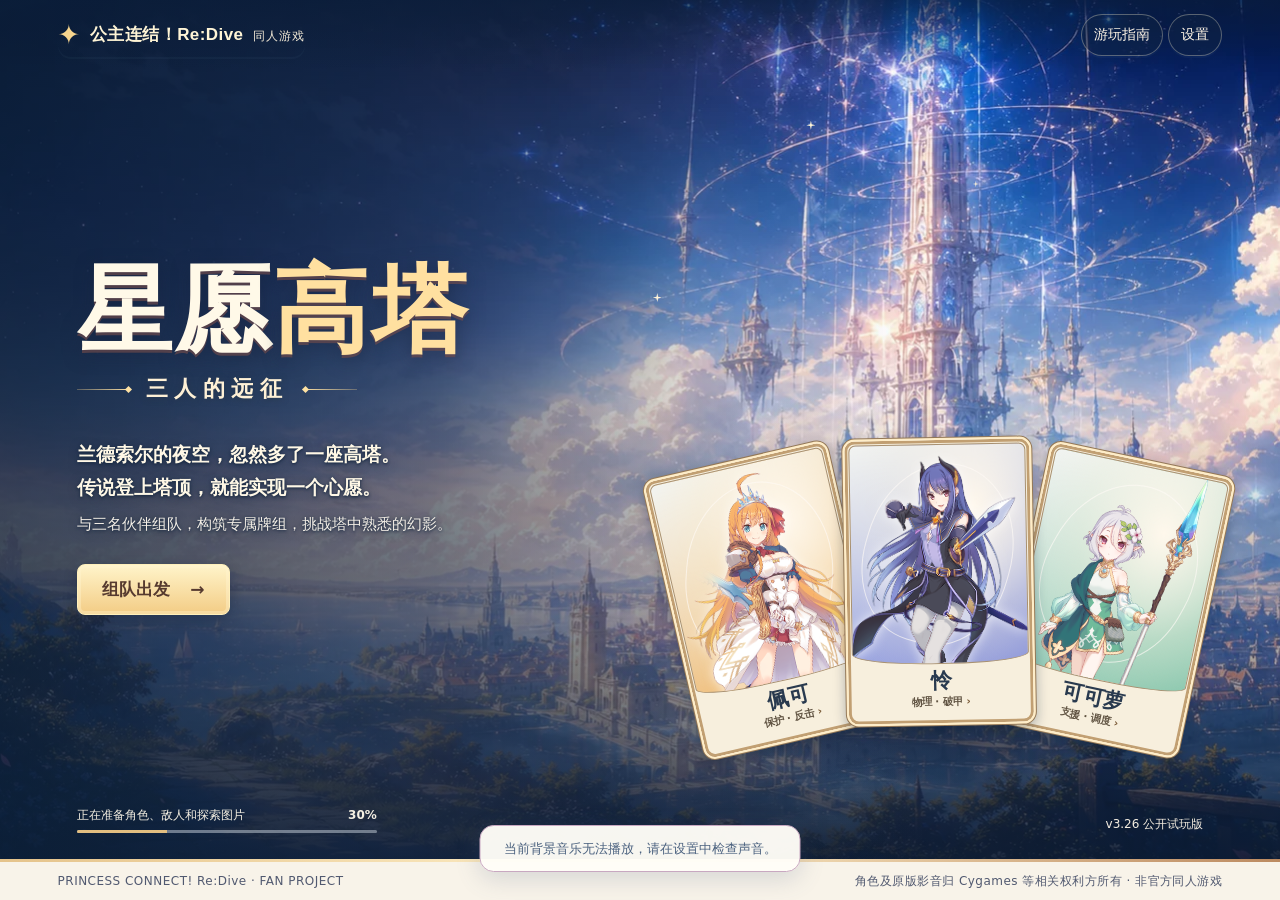
==== commit cc31f928: "Publish v3.26 with party cards and expedition resume on the title screen" ====
--- a/index.html
+++ b/index.html
@@ -1,16 +1,16 @@
 <!doctype html>
 <html lang="zh-CN">
-<head><meta charset="utf-8"><meta name="viewport" content="width=device-width, initial-scale=1, viewport-fit=cover"><meta name="theme-color" content="#eff8ff"><meta name="description" content="兰德索尔附近忽然出现一座高塔。传闻登上塔顶就能实现心愿，三名伙伴结伴挑战熟悉身影的幻影。公主连接同人卡牌远征。"><title>星愿高塔 · 三人的远征</title><link rel="preload" as="image" href="assets/ui/map_bg.webp"><link rel="stylesheet" href="tower.css?release=3.25.0"><link rel="stylesheet" href="presentation.css?release=3.25.0"><link rel="stylesheet" href="feedback.css?release=3.25.0"><link rel="stylesheet" href="enemy-motion.css?release=3.25.0"><link rel="stylesheet" href="experience.css?release=3.25.0"><link rel="stylesheet" href="battle-layout.css?release=3.25.0"><link rel="stylesheet" href="boss-performance.css?release=3.25.0"><link rel="stylesheet" href="onboarding.css?release=3.25.0"><link rel="stylesheet" href="tutorial-pointer.css?release=3.25.0"><link rel="stylesheet" href="content-polish.css?release=3.25.0"><link rel="stylesheet" href="expedition.css?release=3.25.0"><link rel="stylesheet" href="combat-v3.3.css?release=3.25.0"><link rel="stylesheet" href="combat-v3.4.css?release=3.25.0"><link rel="stylesheet" href="combat-v3.5.css?release=3.25.0"><link rel="stylesheet" href="combat-v3.6.css?release=3.25.0"><link rel="stylesheet" href="bright-theme.css?release=3.25.0"><link rel="stylesheet" href="route-map.css?release=3.25.0"><link rel="stylesheet" href="boss-phase.css?release=3.25.0"><link rel="stylesheet" href="battle-depth.css?release=3.25.0"><link rel="stylesheet" href="asset-preload.css?release=3.25.0"><link rel="stylesheet" href="shop-v320.css?release=3.25.0"></head>
+<head><meta charset="utf-8"><meta name="viewport" content="width=device-width, initial-scale=1, viewport-fit=cover"><meta name="theme-color" content="#eff8ff"><meta name="description" content="兰德索尔附近忽然出现一座高塔。传闻登上塔顶就能实现心愿，三名伙伴结伴挑战熟悉身影的幻影。公主连接同人卡牌远征。"><title>星愿高塔 · 三人的远征</title><link rel="preload" as="image" href="assets/story/tower_appears.webp" fetchpriority="high"><link rel="stylesheet" href="tower.css?release=3.26.0"><link rel="stylesheet" href="presentation.css?release=3.26.0"><link rel="stylesheet" href="feedback.css?release=3.26.0"><link rel="stylesheet" href="enemy-motion.css?release=3.26.0"><link rel="stylesheet" href="experience.css?release=3.26.0"><link rel="stylesheet" href="battle-layout.css?release=3.26.0"><link rel="stylesheet" href="boss-performance.css?release=3.26.0"><link rel="stylesheet" href="onboarding.css?release=3.26.0"><link rel="stylesheet" href="tutorial-pointer.css?release=3.26.0"><link rel="stylesheet" href="content-polish.css?release=3.26.0"><link rel="stylesheet" href="expedition.css?release=3.26.0"><link rel="stylesheet" href="combat-v3.3.css?release=3.26.0"><link rel="stylesheet" href="combat-v3.4.css?release=3.26.0"><link rel="stylesheet" href="combat-v3.5.css?release=3.26.0"><link rel="stylesheet" href="combat-v3.6.css?release=3.26.0"><link rel="stylesheet" href="bright-theme.css?release=3.26.0"><link rel="stylesheet" href="route-map.css?release=3.26.0"><link rel="stylesheet" href="boss-phase.css?release=3.26.0"><link rel="stylesheet" href="battle-depth.css?release=3.26.0"><link rel="stylesheet" href="asset-preload.css?release=3.26.0"><link rel="stylesheet" href="shop-v320.css?release=3.26.0"><link rel="stylesheet" href="title-screen.css?release=3.26.0"></head>
 <body>
 <div class="ambient" aria-hidden="true"></div>
-<header class="topbar"><button class="brand" data-action="home" aria-label="星愿高塔首页"><span class="brand-star">✦</span><span>星愿高塔<small>THREE WISHES, ONE JOURNEY</small></span><span class="edition">RE:DIVE</span></button><nav aria-label="远征菜单"><span id="run-meta"></span><button data-action="deck">卡组 <span id="deck-count">—</span></button><button data-action="rules">游玩指南</button><button data-action="settings" aria-label="音频和演出设置">设置</button></nav></header>
+<header class="topbar"><button class="brand" data-action="home" aria-label="星愿高塔首页"><span class="brand-star">✦</span><span>星愿高塔<small>THREE WISHES, ONE JOURNEY</small></span><span class="edition">RE:DIVE</span><span class="title-brand" aria-hidden="true">公主连结！Re:Dive <small>同人游戏</small></span></button><nav aria-label="远征菜单"><span id="run-meta"></span><button data-action="deck">卡组 <span id="deck-count">—</span></button><button data-action="rules">游玩指南</button><button data-action="settings" aria-label="音频和演出设置">设置</button></nav></header>
 <main id="app" tabindex="-1"></main>
-<footer><span>PRINCESS CONNECT! Re:Dive · FAN PROJECT</span><span>角色及原版影音归 Cygames 等相关权利方所有 · 非官方同人游戏 · v3.25 公开试玩版</span></footer>
+<footer><span>PRINCESS CONNECT! Re:Dive · FAN PROJECT</span><span>角色及原版影音归 Cygames 等相关权利方所有 · 非官方同人游戏<span class="footer-edition"> · v3.26 公开试玩版</span></span></footer>
 <div id="toast" role="status" aria-live="polite"></div>
 <dialog id="modal" aria-labelledby="modal-title"><div class="modal-head"><div><p class="eyebrow" id="modal-label">EXPEDITION NOTES</p><h2 id="modal-title"></h2></div><button class="close" data-action="close-modal" aria-label="关闭">×</button></div><div id="modal-body"></div></dialog>
 <div id="burst-overlay" class="burst-overlay" hidden role="dialog" aria-modal="true" aria-label="角色必杀演出"><div class="burst-glow"></div><video id="burst-video" muted playsinline></video><img id="burst-portrait" alt=""><div class="burst-caption"><span>UNION BURST</span><h2 id="burst-name"></h2><p id="burst-hero"></p></div><p id="burst-status" role="status" aria-live="polite"></p><button data-action="skip-burst">跳过演出 <kbd>Esc</kbd></button></div>
 <div id="boss-entry" class="boss-entry" hidden role="dialog" aria-modal="true" aria-label="Boss登场"></div>
 <div id="burst-tail" class="burst-tail" hidden><span id="burst-tail-name"></span><button data-action="skip-burst">跳过语音</button></div>
 <noscript>请在浏览器中启用 JavaScript 后游玩。</noscript>
-<script src="content.js?release=3.25.0"></script><script src="combat-engine.js?release=3.25.0"></script><script src="combat-preview.js?release=3.25.0"></script><script src="card-copy.js?release=3.25.0"></script><script src="tower-run.js?release=3.25.0"></script><script src="build-config.js?release=3.25.0"></script><script src="tutorial.js?release=3.25.0"></script><script src="hand-order.js?release=3.25.0"></script><script src="tutorial-pointer.js?release=3.25.0"></script><script src="assets/media/manifest.js?release=3.25.0"></script><script src="assets/enemies/priconne/manifest.js?release=3.25.0"></script><script src="assets/enemies/priconne/attacks/manifest.js?release=3.25.0"></script><script src="assets/encounter-cast/manifest.js?release=3.25.0"></script><script src="assets/audio/priconne/manifest.js?release=3.25.0"></script><script src="assets/roster/manifest.js?release=3.25.0"></script><script src="asset-preload.js?release=3.25.0"></script><script src="media-preload.js?release=3.25.0"></script><script src="presentation-player.js?release=3.25.0"></script><script src="combat-vfx.js?release=3.25.0"></script><script src="enemy-motion.js?release=3.25.0"></script><script src="combat-feedback.js?release=3.25.0"></script><script src="boss-performance.js?release=3.25.0"></script><script src="route-map.js?release=3.25.0"></script><script src="boss-phase-art.js?release=3.25.0"></script><script src="battle-depth.js?release=3.25.0"></script><script src="tower-app.js?release=3.25.0"></script>
+<script src="content.js?release=3.26.0"></script><script src="combat-engine.js?release=3.26.0"></script><script src="combat-preview.js?release=3.26.0"></script><script src="card-copy.js?release=3.26.0"></script><script src="tower-run.js?release=3.26.0"></script><script src="build-config.js?release=3.26.0"></script><script src="tutorial.js?release=3.26.0"></script><script src="hand-order.js?release=3.26.0"></script><script src="tutorial-pointer.js?release=3.26.0"></script><script src="assets/media/manifest.js?release=3.26.0"></script><script src="assets/enemies/priconne/manifest.js?release=3.26.0"></script><script src="assets/enemies/priconne/attacks/manifest.js?release=3.26.0"></script><script src="assets/encounter-cast/manifest.js?release=3.26.0"></script><script src="assets/audio/priconne/manifest.js?release=3.26.0"></script><script src="assets/roster/manifest.js?release=3.26.0"></script><script src="asset-preload.js?release=3.26.0"></script><script src="media-preload.js?release=3.26.0"></script><script src="presentation-player.js?release=3.26.0"></script><script src="combat-vfx.js?release=3.26.0"></script><script src="enemy-motion.js?release=3.26.0"></script><script src="combat-feedback.js?release=3.26.0"></script><script src="boss-performance.js?release=3.26.0"></script><script src="route-map.js?release=3.26.0"></script><script src="boss-phase-art.js?release=3.26.0"></script><script src="battle-depth.js?release=3.26.0"></script><script src="tower-app.js?release=3.26.0"></script>
 </body></html>
--- a/title-screen.css
+++ b/title-screen.css
@@ -0,0 +1,151 @@
+/* The title scene owns only the opening screen. */
+.topbar .title-brand{display:none}
+body[data-screen=home]{min-width:0;min-height:100svh;display:flex;flex-direction:column;background:#f9f4ea}
+body[data-screen=home] #app{min-height:0;flex:1;display:flex;flex-direction:column}
+body[data-screen=home] .topbar{
+  position:absolute;inset:0 0 auto;z-index:3;height:70px;min-height:0;padding:0 4.5%;
+  background:linear-gradient(#0a1d39b3,transparent);border:0;box-shadow:none
+}
+body[data-screen=home] .brand{gap:9px;color:#fff5d6;background:transparent}
+body[data-screen=home] .brand-star{font-size:27px;text-shadow:none;color:#f7d58e}
+body[data-screen=home] .brand>span:not(.brand-star):not(.title-brand){display:none}
+body[data-screen=home] .brand .title-brand{display:inline-flex;align-items:baseline;gap:10px;font:650 17px/1.4 "Microsoft YaHei UI",sans-serif;letter-spacing:.025em}
+body[data-screen=home] .title-brand small{display:inline;margin:0;font:500 12px/1.4 "Microsoft YaHei UI",sans-serif;letter-spacing:.07em;color:#f1e8d5}
+body[data-screen=home] .topbar nav{width:auto;gap:5px}
+body[data-screen=home] .topbar nav>button{min-height:42px;padding:6px 12px;color:#fff6e7;font-size:14px;background:#13274366;border:1px solid #fcf1d153;border-radius:22px}
+body[data-screen=home] .topbar nav>button:hover{background:#234262}
+body[data-screen=home] .topbar nav [data-action=deck],body[data-screen=home] #run-meta,
+body[data-screen=home] footer .footer-edition{display:none}
+body[data-screen=home] footer{display:flex;justify-content:space-between;align-items:center;gap:8px;padding:10px 4.5%;color:#515970;background:#f8f3e9;border:0;line-height:1.5}
+.title-screen{
+  position:relative;isolation:isolate;overflow:hidden;box-sizing:border-box;flex:1;
+  display:grid;grid-template-rows:1fr auto;min-height:610px;
+  padding:clamp(100px,14vh,160px) 0 29px;background:#233753;color:#fff8e6
+}
+.title-screen::after{content:"";position:absolute;bottom:0;left:0;width:100%;height:3px;background:linear-gradient(90deg,#e5c38b,#fff0c9,#bc8a60);pointer-events:none}
+.title-picture,.title-haze,.title-stars{position:absolute;inset:0;width:100%;height:100%;pointer-events:none}
+.title-picture{z-index:-3;display:block;object-fit:cover;object-position:58% 45%}
+.title-haze{z-index:-2;background:linear-gradient(90deg,#0c2039ab 0%,#19294684 34%,#202f4512 58%,transparent 73%),linear-gradient(0deg,#0b1b32ef 0%,#13283e61 21%,transparent 54%)}
+.title-stars{z-index:-1}
+.title-stars i{position:absolute;width:9px;height:9px;background:#fff4d8;clip-path:polygon(50% 0,59% 40%,100% 50%,59% 60%,50% 100%,41% 60%,0 50%,41% 40%);animation:title-starlight 5s ease-in-out infinite}
+.title-stars i:nth-child(1){left:63%;top:14%}.title-stars i:nth-child(2){left:76%;top:21%;width:6px;height:6px;animation-delay:-2s}.title-stars i:nth-child(3){left:51%;top:34%;animation-delay:-3.6s}
+@keyframes title-starlight{0%,100%{opacity:.12;transform:scale(.5)}50%{opacity:.85;transform:scale(1.1)}}
+.title-content,.title-status{width:min(1280px,88%);margin-inline:auto}
+.title-content{display:grid;grid-template-columns:1.08fr 1fr;align-items:center;gap:3%;padding-bottom:clamp(36px,7vh,80px)}
+.title-copy{position:relative;z-index:1}
+.title-copy h1{position:relative;display:inline-block;margin:0;color:#fff9e8;font-family:"STZhongsong","Yu Mincho","Songti SC","SimSun",serif;font-weight:800;letter-spacing:.035em;font-size:clamp(69px,7.45vw,118px);line-height:1.18;text-shadow:0 3px 0 #734c4aa1,0 5px 17px #18264288}
+.title-copy h1 span{color:#ffe0a0}
+.title-subtitle{display:flex;align-items:center;gap:15px;margin:7px 0 34px;color:#fff1d6;letter-spacing:.3em;font:650 clamp(19px,1.7vw,27px)/1.35 "Yu Mincho","Songti SC","SimSun",serif;text-shadow:0 1px 6px #27374b}
+.title-subtitle i{display:block;position:relative;width:54px;height:1px;background:linear-gradient(90deg,#e8c88950,#ffe2a3)}
+.title-subtitle i:first-child::after,.title-subtitle i:last-child::before{content:"";position:absolute;right:0;top:-2px;width:5px;height:5px;background:#ffe2a3;transform:rotate(45deg)}
+.title-subtitle i:last-child{transform:scaleX(-1)}
+.title-legend,.title-gameplay{max-width:32em;font-family:"Microsoft YaHei UI",sans-serif;text-shadow:0 1px 3px #12243c,0 2px 10px #14284088}
+.title-legend{font-weight:600;font-size:clamp(17px,1.48vw,22px);line-height:1.75;margin:0 0 7px}
+.title-gameplay{margin:0 0 27px;color:#f5f0e7;font-size:clamp(14px,1.17vw,17px);line-height:1.7}
+.title-save-summary{margin:0 0 8px;color:#fff3cf;font-size:14px;font-weight:650;text-shadow:0 1px 4px #1d263a}
+.title-actions{display:flex;align-items:center;gap:12px;flex-wrap:wrap}
+.title-screen .title-start,.title-screen .title-secondary{display:inline-flex;align-items:center;justify-content:center;gap:20px;min-height:51px;min-width:153px;padding:0 22px;font-size:17px;font-weight:750;border-radius:8px}
+.title-screen .title-start{color:#563a2f;background:linear-gradient(180deg,#fff4ca,#f3cc85);border:1px solid #fff0bb;box-shadow:inset 0 0 0 3px #fff3d060,0 5px 13px #0d1a344d}
+.title-screen .title-start:hover{color:#3a2a26;background:#fff1bc;transform:translateY(-2px)}
+.title-screen .title-secondary{min-width:105px;font-size:15px;color:#fff6e5;background:#172c48cd;border:1px solid #e8d8bb9c}
+.title-screen .title-secondary:hover{background:#324a64;color:#fff}
+.title-screen button:focus-visible,body[data-screen=home] .topbar button:focus-visible{outline:3px solid #ffe78b;outline-offset:4px}
+.title-hand{position:relative;width:100%;max-width:550px;min-width:0;justify-self:center;align-self:end;height:clamp(201px,25vw,310px);margin-bottom:1.2%}
+.title-hand::before{content:"";position:absolute;inset:74% 6% -16%;background:radial-gradient(ellipse,#13213ba3,transparent 68%);pointer-events:none}
+.title-screen .title-card{
+  --angle:0deg;--offset:0%;--rise:0px;position:absolute;bottom:2%;left:50%;width:36%;max-width:192px;aspect-ratio: .66;
+  display:grid;grid-template-rows:minmax(0,1fr) auto auto;justify-items:center;isolation:isolate;overflow:hidden;
+  margin:0;padding:4px 4px clamp(9px,1.05vw,16px);color:#28394e;
+  border:2px solid #ffedc7;border-radius:12px;background:#f7efdd;
+  box-shadow:0 0 0 1px #947857,0 5px 13px #0b203658,inset 0 0 0 3px #c19f72;
+  transform-origin:50% 87%;transform:translateX(calc(-50% + var(--offset))) translateY(var(--rise)) rotate(var(--angle));
+  transition:transform .22s ease-out,box-shadow .22s ease-out
+}
+.title-card:nth-child(1){--angle:-13deg;--offset:-80%;--rise:9px;z-index:1}
+.title-card:nth-child(2){--angle:-1deg;--rise:-7px;z-index:2}
+.title-card:nth-child(3){--angle:12deg;--offset:80%;--rise:9px;z-index:1}
+.title-screen .title-card:is(:hover,:focus-visible){z-index:3;background:#fff3dc;color:#243448;transform:translateX(calc(-50% + var(--offset))) translateY(calc(var(--rise) - 8px)) rotate(var(--angle));box-shadow:0 0 0 2px #f7d583,0 6px 17px #20304b74}
+.title-portrait{position:relative;align-self:stretch;width:100%;min-height:0;margin:0 0 5px;display:block;overflow:hidden;border:1px solid #a89172;border-radius:7px 7px 45% 45% / 7px 7px 5% 5%;background:radial-gradient(ellipse at 70% 28%,#fff8ec,#fff7e060 48%,transparent),linear-gradient(155deg,#eff3f5,var(--hero-ink))}
+.title-portrait::before{content:"";position:absolute;inset:8%;border:1px solid #fffaf6a6;border-radius:50% 50% 45% 45%;transform:rotate(17deg)}
+.title-portrait img{position:absolute;left:-16%;top:-1%;width:132%;height:146%;max-width:none;max-height:none;object-fit:contain;object-position:center top;pointer-events:none}
+.title-card-name{display:block;margin:0 0 1px;font:750 clamp(18px,1.65vw,25px)/1.16 "Yu Mincho","Songti SC","SimSun",serif;color:#293a4f}
+.title-card-role{font-size:clamp(10px,.82vw,13px);font-weight:650;line-height:1.4;color:#615443}
+.title-card-role::after{content:"›";margin-left:.35em;color:#7a5a37}
+.title-status{display:flex;align-items:flex-end;justify-content:space-between;gap:12px}
+.title-status .asset-loading{margin:0;padding:0;width:min(300px,70%);background:transparent;border:0;border-radius:0;color:#f4efe2;font-size:12px;line-height:1.45}
+.title-status .asset-loading progress{height:3px;background:#a4afbc65;margin-top:6px}
+.title-status .asset-loading progress::-webkit-progress-bar{background:#a4afbc65}
+.title-status .asset-loading progress::-webkit-progress-value{background:#e2be80}
+.title-status .asset-loading progress::-moz-progress-bar{background:#e2be80}
+.title-status .asset-loading-skip{margin-top:8px;padding:3px 12px;background:#fff3d8;color:#503e2c;border-color:#fff0cf}
+.title-edition{color:#f4ede0;font-size:12px;line-height:1.5;white-space:nowrap;margin-left:auto}
+@media(max-width:840px) and (min-width:671px){
+  .title-content,.title-status{width:91%}.title-copy h1{font-size:70px}.title-content{grid-template-columns:1.18fr 1fr;gap:0}
+  .title-screen .title-card{width:35%}.title-hand{margin-bottom:8%}
+}
+@media(max-width:670px),(min-width:671px) and (max-width:900px) and (max-aspect-ratio:1/1){
+  body[data-screen=home] .topbar{height:54px;flex-wrap:nowrap;justify-content:space-between;padding:0 4%;gap:0}
+  body[data-screen=home] .brand{width:auto;padding:2px 0;gap:5px}
+  body[data-screen=home] .brand .title-brand{font-size:14px;gap:4px}
+  body[data-screen=home] .title-brand small{display:none}
+  body[data-screen=home] .topbar nav{justify-content:flex-end;gap:3px}
+  body[data-screen=home] .topbar nav>button{font-size:12px;min-height:36px;padding:5px 9px}
+  body[data-screen=home] footer{padding:9px 5%;align-items:flex-start;font-size:10px;flex-wrap:wrap}
+  .title-screen{min-height:0;display:flex;flex-direction:column;justify-content:center;padding:clamp(68px,9svh,98px) 0 clamp(18px,4svh,37px);background:#f6f1e6;color:#2d4059}
+  .title-picture{height:clamp(290px,55svh,565px);object-position:57% 30%}
+  .title-haze{height:calc(clamp(290px,55svh,565px) + 1px);background:linear-gradient(0deg,#f6f1e6 0%,#f6f1e65e 15%,transparent 36%),linear-gradient(90deg,#152642ce,#182a4361 55%,transparent)}
+  .title-stars{height:190px}
+  .title-content,.title-status{width:min(90%,490px)}
+  .title-content{display:grid;grid-template-columns:1fr;grid-template-areas:"logo" "subtitle" "legend" "hand" "gameplay" "summary" "actions";align-content:start;align-items:start;gap:0;padding-bottom:0}
+  .title-copy{display:contents}
+  .title-copy h1{grid-area:logo;justify-self:start;color:#fff8e5;font-size:clamp(47px,11.5vw,67px)}
+  .title-subtitle{grid-area:subtitle;gap:8px;font-size:16px;margin:4px 0 12px}.title-subtitle i{width:26px}
+  .title-legend{grid-area:legend;width:max-content;max-width:100%;font-size:14px;line-height:1.55;color:#fffdf4;margin:0}
+  .title-hand{grid-area:hand;align-self:start;width:min(96%,360px);height:clamp(160px,26svh,225px);margin:10px 0 13px}
+  .title-hand::before{inset:77% 4% -5%;opacity:.42}
+  .title-screen .title-card{width:34%;border-radius:8px;padding:3px 3px 6px}
+  .title-card:nth-child(1){--angle:-11deg;--offset:-88%;--rise:2px}
+  .title-card:nth-child(2){--rise:-2px}
+  .title-card:nth-child(3){--angle:11deg;--offset:88%;--rise:2px}
+  .title-portrait{margin-bottom:3px}.title-card-name{font-size:16px}.title-card-role{font-size:10px}
+  .title-gameplay{grid-area:gameplay;justify-self:center;text-align:center;max-width:28em;color:#455972;font-size:14px;line-height:1.6;text-shadow:none;margin:11px 0 13px}
+  .title-save-summary{grid-area:summary;text-align:center;color:#694f37;text-shadow:none;font-size:13px}
+  .title-actions{grid-area:actions;justify-content:center;gap:8px}
+  .title-screen .title-start{min-width:145px;min-height:48px;background:linear-gradient(165deg,#ad4f76,#87405f);border-color:#954767;color:white;box-shadow:inset 0 0 0 2px #e8b7bc5e,0 4px 9px #a9747224}
+  .title-screen .title-start:hover{background:#813d5c;color:white}
+  .title-screen .title-secondary{min-height:46px;min-width:93px;color:#614e55;border-color:#c5a5a7;background:#fffdfa}
+  .title-screen .title-secondary:hover{background:#fff3e7;color:#614e55}
+  .title-status{margin-top:clamp(21px,4svh,36px);border-top:1px solid #cbbeaa80;padding-top:13px}
+  .title-status .asset-loading{color:#4a5a6c;font-size:11px;width:min(68%,250px)}
+  .title-edition{color:#636174;font-size:10px}
+  .title-screen button:focus-visible{outline-color:#69466b}
+}
+@media(max-width:670px) and (max-height:690px){
+  .title-screen{padding:59px 0 12px}
+  .title-copy h1{font-size:44px}.title-subtitle{margin:1px 0 6px}
+  .title-hand{width:min(85%,275px);height:clamp(120px,22svh,148px);margin:8px 0 0}
+  .title-gameplay{font-size:13px;margin:8px 0 9px}
+  .title-save-summary{margin-bottom:5px}
+  .title-status{margin-top:14px;padding-top:8px}
+}
+@media(min-width:671px) and (max-height:540px){
+  body[data-screen=home] .topbar{height:44px}
+  body[data-screen=home] .topbar nav>button{min-height:32px;font-size:12px}
+  body[data-screen=home] footer{padding-block:5px;font-size:10px}
+  .title-screen{min-height:295px;padding:49px 0 10px}
+  .title-content{grid-template-columns:1.25fr 1fr;padding-bottom:8px}
+  .title-copy h1{font-size:clamp(42px,5.5vw,66px)}
+  .title-subtitle{font-size:15px;margin:2px 0 6px}
+  .title-legend{font-size:14px;line-height:1.5;margin-bottom:3px}
+  .title-gameplay{font-size:13px;margin-bottom:8px}
+  .title-save-summary{font-size:12px;margin-bottom:4px}
+  .title-screen .title-start,.title-screen .title-secondary{min-height:36px;font-size:14px;min-width:106px}
+  .title-hand{max-width:305px;height:min(47svh,185px);margin-bottom:1%}
+  .title-screen .title-card{padding-bottom:5px}
+  .title-card-name{font-size:16px}.title-card-role{font-size:10px}
+  .title-status .asset-loading,.title-edition{font-size:10px}
+}
+@media(prefers-reduced-motion:reduce){
+  .title-stars i{animation:none;opacity:.48}
+  .title-screen .title-card,.title-screen .title-start,.title-screen .title-secondary{transition:none}
+}
